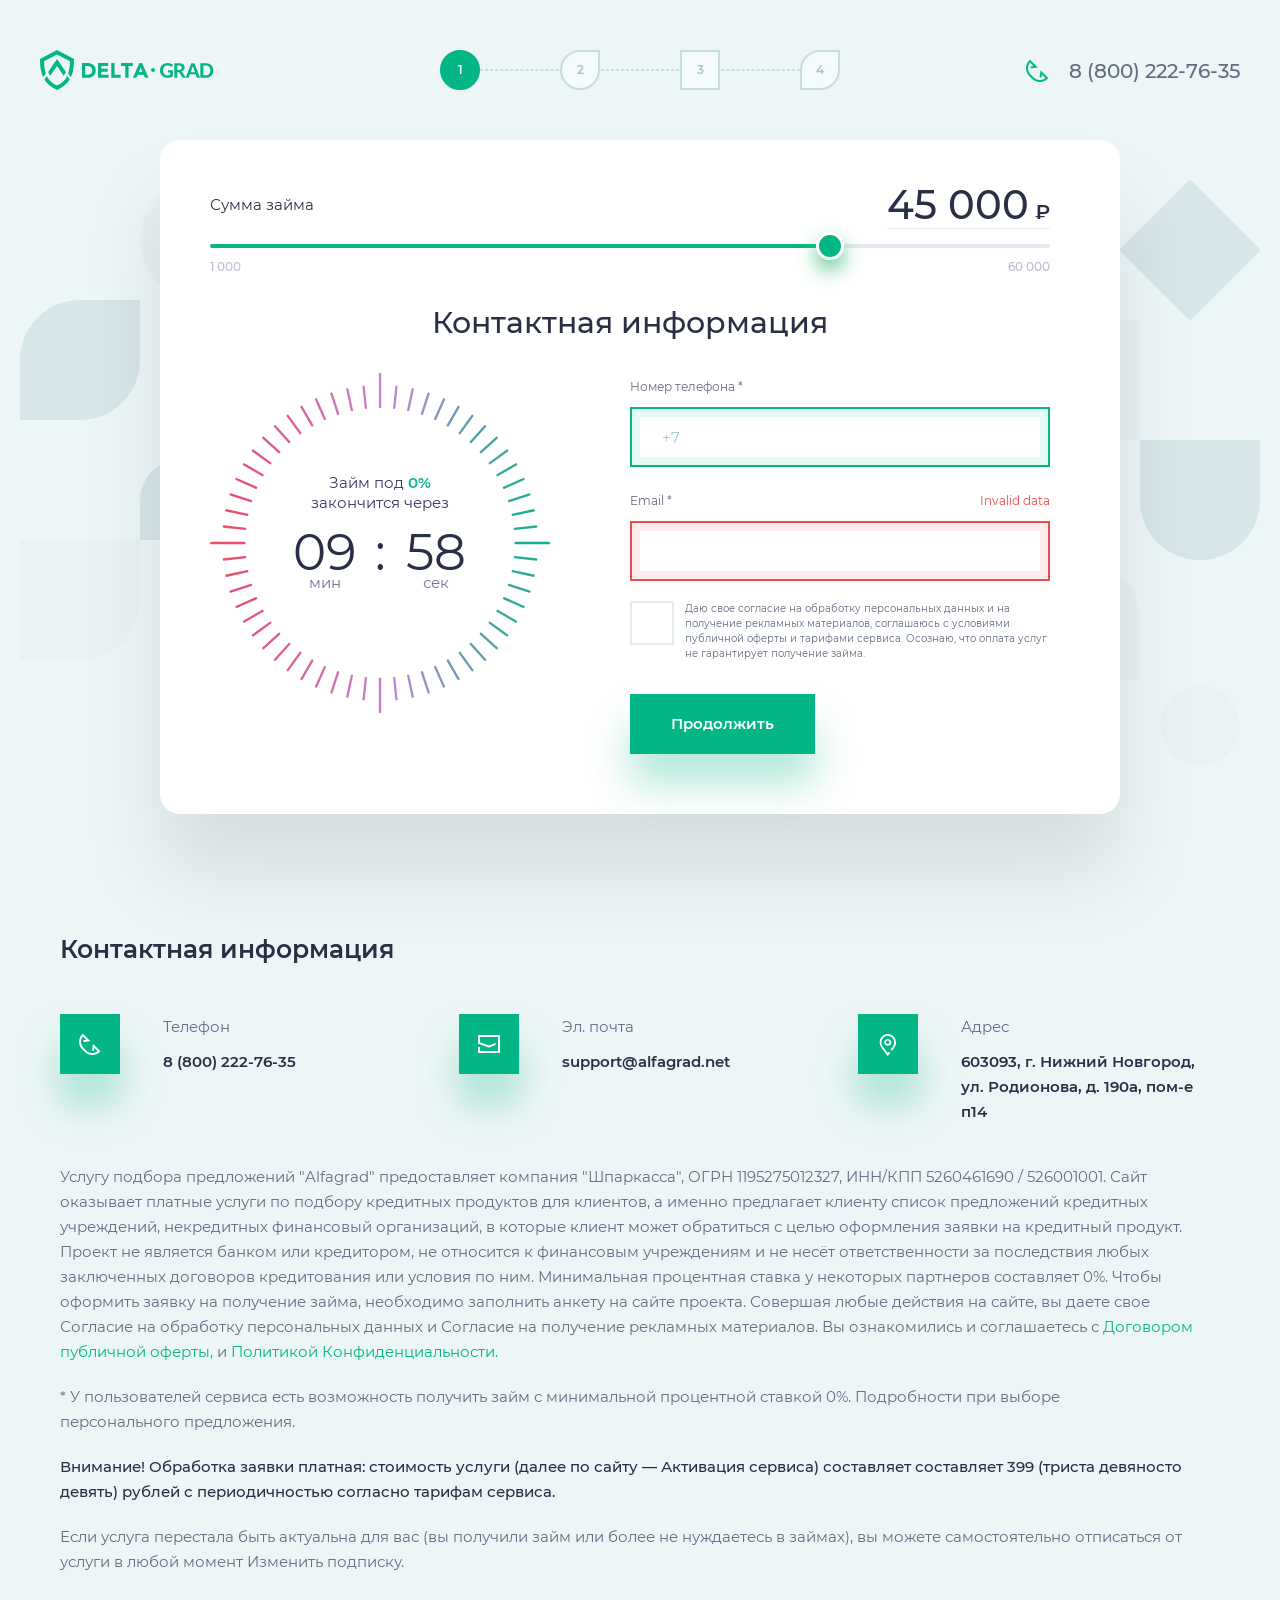
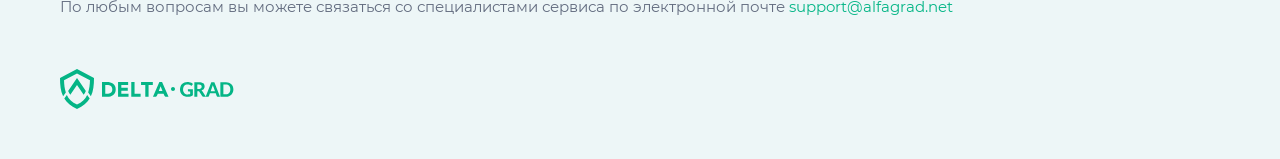
==== process.html @ 9aad9d21 "init" ====
<!DOCTYPE html>
<html lang="ru">

<head>
	<meta charset="utf-8">
	<title>Delta Grad</title>
	<meta name="description" content="Site slogan">
	<meta name="keywords" content="Site keys">
	<meta http-equiv="X-UA-Compatible" content="IE=edge">
	<meta name="viewport" content="width=device-width, initial-scale=1, maximum-scale=1">
	<meta name="theme-color" content="#fff">
	<meta name="msapplication-navbutton-color" content="#fff">
	<meta name="apple-mobile-web-app-status-bar-style" content="#fff">
	<meta name="theme-color" content="#fff">
	<meta property="og:title" content="Site keys" />
	<meta property="og:description" content="Site slogan" />
	<meta property="og:type" content="website" />
	<meta property="og:url" content="***permalink***" />
	<meta property="og:image" content="***img***" />
	<meta property="og:image:type" content="image/jpeg" />
	<!-- android favicon -->
	<link rel="manifest" href="manifest.json" crossorigin="use-credentials">
	<link rel="icon" type="image/png" sizes="16x16" href="img/favicon/favicon-16x16.png">
	<link rel="icon" type="image/png" sizes="32x32" href="img/favicon/favicon-32x32.png">
	<link rel="icon" type="image/png" sizes="96x96" href="img/favicon/favicon-96x96.png">
	<!-- windows favicon -->
	<meta name="msapplication-config" content="browserconfig.xml">
	<!-- apple favicon -->
	<link rel="apple-touch-icon" sizes="57x57" href="img/favicon/apple-icon-57x57.png">
	<link rel="apple-touch-icon" sizes="60x60" href="img/favicon/apple-icon-60x60.png">
	<link rel="apple-touch-icon" sizes="72x72" href="img/favicon/apple-icon-72x72.png">
	<link rel="apple-touch-icon" sizes="76x76" href="img/favicon/apple-icon-76x76.png">
	<link rel="apple-touch-icon" sizes="114x114" href="img/favicon/apple-icon-114x114.png">
	<link rel="apple-touch-icon" sizes="120x120" href="img/favicon/apple-icon-120x120.png">
	<link rel="apple-touch-icon" sizes="144x144" href="img/favicon/apple-icon-144x144.png">
	<link rel="apple-touch-icon" sizes="152x152" href="img/favicon/apple-icon-152x152.png">
	<link rel="apple-touch-icon" sizes="180x180" href="img/favicon/apple-icon-180x180.png">
	<!-- safari format detection -->
	<meta name="format-detection" content="telephone=no" />
	<meta name="format-detection" content="address=no" />
	<meta name="format-detection" content="email=no" />
	<meta name="format-detection" content="date=no" />
	<!-- css -->
	<link rel="stylesheet" href="css/libs.min.css">
	<link rel="stylesheet" href="css/style.min.css">
</head>

<body class="body loaded gray active_1">

	<div class="icon-load">
		<div class="spinner-eff spinner-eff-5">
			<div class="ellipse"></div>
		</div>
	</div>

	<div class="main-wrapper">
		<header class="header header_process">
			<div class="wrapper">
				<div class="header-wrap">
					<a href="#" class="logo"><img src="img/main/logo-green.svg" alt="logo"></a>
					<a href="tel:88002227635" class="phone phone_black">
						<span class="icon-phone"></span>
						<span>8 (800) 222-76-35</span>
					</a>
				</div>
			</div>
		</header>
		<main class="main">
			<section class="section section_serv section_process wow">
				<div class="wrapper">
					<div class="illustration">
						<div class="ill ill_1"></div>
						<div class="ill ill_2"></div>
						<div class="ill ill_3"></div>
						<div class="ill ill_4"></div>
						<div class="ill ill_5"></div>
						<div class="ill ill_6"></div>
						<div class="ill ill_7"></div>
						<div class="ill ill_8"></div>
						<div class="ill ill_9"></div>
					</div>
					<ul class="step__list">
						<li class="step__item step__item_1"></li>
						<li class="step__item step__item_2"></li>
						<li class="step__item step__item_3"></li>
						<li class="step__item step__item_4"></li>
					</ul>
					<div class="inner">
						<div class="step-box">
							<div class="step-block">
								<div class="step-slider">
									<div class="range-monney">
										<div class="range-monney__text"><label for="monney">Сумма займа</label></div>
										<div class="range-monney__value"><input id="monney" type="text" value="" /><small>₽</small></div>
									</div>
									<div class="range">
										<input type="text" class="js-range-slider" name="my_range" value="">
									</div>
								</div>
								<div class="step-title-wrap">
									<a href="#" class="step-back js-process-prev"><span class="icon-back"></span></a>
									<h3 class="step-title step-title_1">Контактная информация</h3>
									<h3 class="step-title step-title_2">Паспортные данные</h3>
									<h3 class="step-title step-title_3">Проверяем ваши данные</h3>
									<h3 class="step-title step-title_4">Не хватает банковских реквизитов</h3>
									<p>Наши алгоритмы обрабатывают введенную Вами информацию. <br>
										Это займет менее 10 секунд. Пожалуйста, не закрывайте страницу.</p>
								</div>
								<form>
									<div class="step-cont step-cont_1">
										<div class="step-timer js-timer">
											<div class="step-timer-svg">
												<svg xmlns="http://www.w3.org/2000/svg" viewBox="0 0 340 340">
													<g fill="none" fill-rule="evenodd">
														<rect width="2.351" height="35.294" x="168.853" fill="#CA82D0" rx=".792" />
														<path fill="#BE87D1"
															d="M184.943208,12.5670918 L185.710381,12.5670918 C186.147766,12.5671544 186.502346,12.9217067 186.502444,13.3590918 L186.504177,35.3044941 C186.504274,35.7419036 186.149711,36.0965221 185.712302,36.0965567 C185.712281,36.0965567 185.71226,36.0965567 185.712239,36.0964941 L184.945066,36.0964941 C184.507681,36.0964316 184.153101,35.7418792 184.153004,35.3044941 L184.15127,13.3590918 C184.151173,12.9216823 184.505736,12.5670638 184.943145,12.5670293 C184.943166,12.5670293 184.943187,12.5670293 184.943208,12.5670918 Z"
															transform="rotate(6 185.328 24.332)" />
														<path fill="#AC8CCA"
															d="M200.073389,14.9657667 L200.840619,14.9658853 C201.277933,14.9661978 201.632429,15.3206939 201.632742,15.7580078 L201.636132,37.7026468 C201.636445,38.1400563 201.281909,38.4947016 200.8445,38.4947692 C200.844418,38.4947692 200.844336,38.4947692 200.844255,38.4945244 L200.077024,38.4944058 C199.63971,38.4940933 199.285214,38.1395972 199.284902,37.7022833 L199.281511,15.7576442 C199.281199,15.3202348 199.635734,14.9655895 200.073144,14.9655219 C200.073225,14.9655219 200.073307,14.9655219 200.073389,14.9657667 Z"
															transform="rotate(12 200.459 26.73)" />
														<path fill="#9991C2"
															d="M214.870235,18.9342545 L215.63756,18.9344259 C216.074831,18.9348775 216.429285,19.2893316 216.429737,19.7266029 L216.434636,41.6703077 C216.435088,42.1077171 216.080577,42.4623868 215.643167,42.4624845 C215.643049,42.4624845 215.642931,42.4624845 215.642813,42.4621307 L214.875489,42.4619593 C214.438218,42.4615077 214.083764,42.1070536 214.083312,41.6697824 L214.078412,19.7260775 C214.077961,19.2886681 214.432472,18.9339984 214.869882,18.9339008 C214.87,18.9339007 214.870118,18.9339007 214.870235,18.9342545 Z"
															transform="rotate(18 215.257 30.698)" />
														<path fill="#8995BC"
															d="M229.171659,24.4291238 L229.939109,24.4293406 C230.376343,24.4299115 230.730761,24.7843296 230.731332,25.2215643 L230.737527,47.1640188 C230.738098,47.6014282 230.383607,47.9561188 229.946198,47.9562423 C229.946049,47.9562423 229.9459,47.9562423 229.945751,47.9557951 L229.178301,47.9555783 C228.741067,47.9550074 228.386649,47.6005893 228.386078,47.1633546 L228.379883,25.2209 C228.379312,24.7834907 228.733803,24.4288001 229.171212,24.4286766 C229.171361,24.4286766 229.17151,24.4286766 229.171659,24.4291238 Z"
															transform="rotate(24 229.559 36.192)" />
														<path fill="#739AB3"
															d="M242.820995,31.3901519 L243.588596,31.3904046 C244.025802,31.3910699 244.380191,31.7454595 244.380857,32.1826652 L244.388076,54.1236082 C244.388741,54.5610175 244.034267,54.9157246 243.596857,54.9158685 C243.596684,54.9158686 243.59651,54.9158686 243.596336,54.9153474 L242.828736,54.9150948 C242.39153,54.9144294 242.03714,54.5600399 242.036475,54.1228341 L242.029256,32.1818912 C242.028591,31.7444819 242.383065,31.3897747 242.820474,31.3896308 C242.820648,31.3896308 242.820822,31.3896308 242.820995,31.3901519 Z"
															transform="rotate(30 243.209 43.153)" />
														<path fill="#5EA0AA"
															d="M255.668719,39.7410482 L256.43649,39.7413257 C256.873676,39.7420564 257.228046,40.0964262 257.228777,40.533612 L257.236705,62.472848 C257.237435,62.9102572 256.882973,63.2649758 256.445563,63.2651339 C256.445372,63.265134 256.445181,63.265134 256.444991,63.2645616 L255.67722,63.2642841 C255.240034,63.2635534 254.885664,62.9091837 254.884933,62.4719979 L254.877005,40.5327619 C254.876275,40.0953526 255.230737,39.740634 255.668147,39.740476 C255.668338,39.7404759 255.668529,39.7404759 255.668719,39.7410482 Z"
															transform="rotate(36 256.057 51.503)" />
														<path fill="#4FA2A4"
															d="M267.574084,49.390291 L268.342038,49.3905813 C268.779213,49.3913454 269.133573,49.745705 269.134337,50.1828805 L269.142627,72.1202889 C269.143391,72.5576981 268.788934,72.9124226 268.351525,72.9125879 C268.351325,72.912588 268.351126,72.912588 268.350927,72.9119895 L267.582972,72.9116993 C267.145797,72.9109352 266.791437,72.5565755 266.790673,72.1194 L266.782383,50.1819917 C266.781619,49.7445824 267.136076,49.3898579 267.573485,49.3896926 C267.573685,49.3896926 267.573884,49.3896926 267.574084,49.390291 Z"
															transform="rotate(42 267.963 61.151)" />
														<path fill="#4CA6A4"
															d="M278.40666,60.2321315 L279.174801,60.2324218 C279.611977,60.2331858 279.966337,60.5875455 279.967101,61.024721 L279.975391,82.9602608 C279.976155,83.3976701 279.621698,83.7523946 279.184289,83.7525599 C279.184089,83.7525599 279.18389,83.7525599 279.18369,83.7519615 L278.415549,83.7516712 C277.978374,83.7509071 277.624014,83.3965475 277.62325,82.9593719 L277.61496,61.0238321 C277.614196,60.5864229 277.968653,60.2316984 278.406062,60.2315331 C278.406262,60.231533 278.406461,60.231533 278.40666,60.2321315 Z"
															transform="rotate(48 278.795 71.992)" />
														<path fill="#46A4A1"
															d="M288.047769,72.1477535 L288.816092,72.1480311 C289.253278,72.1487618 289.607648,72.5031316 289.608379,72.9403173 L289.616306,94.8740294 C289.617037,95.3114387 289.262574,95.6661573 288.825165,95.6663154 C288.824974,95.6663155 288.824783,95.6663155 288.824593,95.6657432 L288.056269,95.6654655 C287.619083,95.6647349 287.264714,95.3103651 287.263983,94.8731794 L287.256055,72.9394673 C287.255325,72.502058 287.609787,72.1473394 288.047196,72.1471813 C288.047387,72.1471812 288.047578,72.1471812 288.047769,72.1477535 Z"
															transform="rotate(54 288.436 83.907)" />
														<path fill="#38A89B"
															d="M296.391775,85.0065769 L297.160269,85.0068298 C297.597475,85.0074951 297.951865,85.3618846 297.95253,85.7990903 L297.959749,107.731095 C297.960414,108.168505 297.60594,108.523212 297.168531,108.523356 C297.168357,108.523356 297.168183,108.523356 297.16801,108.522835 L296.399515,108.522582 C295.96231,108.521917 295.60792,108.167527 295.607255,107.730321 L295.600036,85.7983163 C295.599371,85.360907 295.953844,85.0061998 296.391254,85.0060558 C296.391428,85.0060558 296.391601,85.0060558 296.391775,85.0065769 Z"
															transform="rotate(60 296.78 96.765)" />
														<path fill="#31AA98"
															d="M303.347251,98.6676894 L304.115896,98.6679064 C304.553131,98.6684773 304.907549,99.0228953 304.90812,99.46013 L304.914315,121.390623 C304.914886,121.828033 304.560395,122.182723 304.122986,122.182847 C304.122837,122.182847 304.122688,122.182847 304.122539,122.1824 L303.353893,122.182183 C302.916658,122.181612 302.56224,121.827194 302.561669,121.389959 L302.555475,99.4594658 C302.554904,99.0220564 302.909394,98.6673658 303.346804,98.6672422 C303.346953,98.6672422 303.347102,98.6672422 303.347251,98.6676894 Z"
															transform="rotate(66 303.735 110.425)" />
														<path fill="#2BAC96"
															d="M308.837975,112.981392 L309.606746,112.981563 C310.044017,112.982015 310.398471,113.336469 310.398923,113.77374 L310.403823,135.702983 C310.404274,136.140393 310.049763,136.495062 309.612353,136.49516 C309.612235,136.49516 309.612117,136.49516 309.612,136.494806 L308.843229,136.494635 C308.405958,136.494183 308.051504,136.139729 308.051052,135.702458 L308.046152,113.773215 C308.045701,113.335805 308.400212,112.981136 308.837622,112.981038 C308.83774,112.981038 308.837858,112.981038 308.837975,112.981392 Z"
															transform="rotate(72 309.225 124.738)" />
														<path fill="#23AE93"
															d="M312.80377,127.790839 L313.572634,127.790957 C314.009948,127.79127 314.364444,128.145766 314.364757,128.58308 L314.368147,150.511389 C314.36846,150.948798 314.013924,151.303443 313.576514,151.303511 C313.576433,151.303511 313.576351,151.303511 313.57627,151.303266 L312.807406,151.303147 C312.370092,151.302835 312.015596,150.948339 312.015283,150.511025 L312.011893,128.582716 C312.01158,128.145307 312.366116,127.790661 312.803526,127.790594 C312.803607,127.790594 312.803689,127.790594 312.80377,127.790839 Z"
															transform="rotate(78 313.19 139.547)" />
														<path fill="#24AD93"
															d="M315.201161,142.933696 L315.970082,142.933696 C316.407467,142.933758 316.762048,143.288311 316.762145,143.725696 L316.763878,165.653613 C316.763975,166.091023 316.409413,166.445641 315.972003,166.445676 C315.971982,166.445676 315.971961,166.445676 315.97194,166.445613 L315.203019,166.445613 C314.765634,166.445551 314.411053,166.090998 314.410956,165.653613 L314.409223,143.725696 C314.409126,143.288286 314.763688,142.933668 315.201098,142.933633 C315.201119,142.933633 315.20114,142.933633 315.201161,142.933696 Z"
															transform="rotate(84 315.587 154.69)" />
														<path fill="#14B18C"
															d="M321.881736,152.366348 L322.650677,152.366348 C323.088086,152.366348 323.442677,152.720938 323.442677,153.158348 L323.442677,186.841652 C323.442677,187.279062 323.088086,187.633652 322.650677,187.633652 L321.881736,187.633652 C321.444326,187.633652 321.089736,187.279062 321.089736,186.841652 L321.089736,153.158348 C321.089736,152.720938 321.444326,152.366348 321.881736,152.366348 Z"
															transform="rotate(90 322.266 170)" />
														<path fill="#23AE93"
															d="M315.203019,173.554387 L315.97194,173.554387 C316.40935,173.554324 316.76394,173.908915 316.76394,174.346324 C316.76394,174.346345 316.76394,174.346366 316.763878,174.346387 L316.762145,196.274304 C316.762048,196.711689 316.407467,197.066242 315.970082,197.066304 L315.201161,197.066304 C314.763751,197.066367 314.409161,196.711776 314.409161,196.274367 C314.409161,196.274346 314.409161,196.274325 314.409223,196.274304 L314.410956,174.346387 C314.411053,173.909002 314.765634,173.554449 315.203019,173.554387 Z"
															transform="rotate(96 315.587 185.31)" />
														<path fill="#28AC95"
															d="M312.807406,188.696853 L313.57627,188.696734 C314.013679,188.696421 314.368324,189.050957 314.368392,189.488367 C314.368392,189.488448 314.368392,189.48853 314.368147,189.488611 L314.364757,211.41692 C314.364444,211.854234 314.009948,212.20873 313.572634,212.209043 L312.80377,212.209161 C312.366361,212.209474 312.011716,211.854938 312.011648,211.417529 C312.011648,211.417447 312.011648,211.417365 312.011893,211.417284 L312.015283,189.488975 C312.015596,189.051661 312.370092,188.697165 312.807406,188.696853 Z"
															transform="rotate(102 313.19 200.453)" />
														<path fill="#2DAB97"
															d="M308.843229,203.505365 L309.612,203.505194 C310.049409,203.504742 310.404079,203.859253 310.404176,204.296663 C310.404176,204.296781 310.404176,204.296899 310.403823,204.297017 L310.398923,226.22626 C310.398471,226.663531 310.044017,227.017985 309.606746,227.018437 L308.837975,227.018608 C308.400566,227.01906 308.045896,226.664548 308.045799,226.227139 C308.045799,226.227021 308.045799,226.226903 308.046152,226.226785 L308.051052,204.297542 C308.051504,203.860271 308.405958,203.505817 308.843229,203.505365 Z"
															transform="rotate(108 309.225 215.262)" />
														<path fill="#2AAC95"
															d="M303.353893,217.817817 L304.122539,217.8176 C304.559948,217.817029 304.914638,218.17152 304.914762,218.608929 C304.914762,218.609078 304.914762,218.609228 304.914315,218.609377 L304.90812,240.53987 C304.907549,240.977105 304.553131,241.331523 304.115896,241.332094 L303.347251,241.332311 C302.909842,241.332881 302.555151,240.978391 302.555027,240.540981 C302.555027,240.540832 302.555027,240.540683 302.555475,240.540534 L302.561669,218.610041 C302.56224,218.172806 302.916658,217.818388 303.353893,217.817817 Z"
															transform="rotate(114 303.735 229.575)" />
														<path fill="#3A9"
															d="M296.399515,231.477418 L297.16801,231.477165 C297.605419,231.4765 297.960126,231.830974 297.96027,232.268383 C297.96027,232.268557 297.96027,232.268731 297.959749,232.268905 L297.95253,254.20091 C297.951865,254.638115 297.597475,254.992505 297.160269,254.99317 L296.391775,254.993423 C295.954366,254.994088 295.599658,254.639614 295.599515,254.202205 C295.599515,254.202031 295.599515,254.201857 295.600036,254.201684 L295.607255,232.269679 C295.60792,231.832473 295.96231,231.478083 296.399515,231.477418 Z"
															transform="rotate(120 296.78 243.235)" />
														<path fill="#3EA79D"
															d="M288.056269,244.334534 L288.824593,244.334257 C289.262002,244.333527 289.616721,244.687989 289.616879,245.125398 C289.616879,245.125589 289.616879,245.12578 289.616306,245.125971 L289.608379,267.059683 C289.607648,267.496868 289.253278,267.851238 288.816092,267.851969 L288.047769,267.852246 C287.610359,267.852977 287.255641,267.498514 287.255483,267.061105 C287.255483,267.060914 287.255483,267.060723 287.256055,267.060533 L287.263983,245.126821 C287.264714,244.689635 287.619083,244.335265 288.056269,244.334534 Z"
															transform="rotate(126 288.436 256.093)" />
														<path fill="#54A2A6"
															d="M278.415549,256.248329 L279.18369,256.248039 C279.6211,256.247275 279.975824,256.601731 279.975989,257.039141 C279.975989,257.03934 279.975989,257.03954 279.975391,257.039739 L279.967101,278.975279 C279.966337,279.412454 279.611977,279.766814 279.174801,279.767578 L278.40666,279.767869 C277.969251,279.768632 277.614527,279.414176 277.614361,278.976766 C277.614361,278.976567 277.614361,278.976367 277.61496,278.976168 L277.62325,257.040628 C277.624014,256.603453 277.978374,256.249093 278.415549,256.248329 Z"
															transform="rotate(132 278.795 268.008)" />
														<path fill="#5AA1A9"
															d="M267.582972,267.088301 L268.350927,267.088011 C268.788336,267.087247 269.14306,267.441703 269.143226,267.879113 C269.143226,267.879312 269.143226,267.879512 269.142627,267.879711 L269.134337,289.817119 C269.133573,290.254295 268.779213,290.608655 268.342038,290.609419 L267.574084,290.609709 C267.136674,290.610473 266.78195,290.256016 266.781785,289.818607 C266.781785,289.818407 266.781785,289.818208 266.782383,289.818008 L266.790673,267.8806 C266.791437,267.443425 267.145797,267.089065 267.582972,267.088301 Z"
															transform="rotate(138 267.963 278.849)" />
														<path fill="#679DAE"
															d="M255.67722,276.735716 L256.444991,276.735438 C256.8824,276.734708 257.237119,277.08917 257.237277,277.52658 C257.237277,277.526771 257.237277,277.526961 257.236705,277.527152 L257.228777,299.466388 C257.228046,299.903574 256.873676,300.257944 256.43649,300.258674 L255.668719,300.258952 C255.23131,300.259682 254.876591,299.90522 254.876433,299.46781 C254.876433,299.46762 254.876433,299.467429 254.877005,299.467238 L254.884933,277.528002 C254.885664,277.090816 255.240034,276.736447 255.67722,276.735716 Z"
															transform="rotate(144 256.057 288.497)" />
														<path fill="#7898B5"
															d="M242.828736,285.084905 L243.596336,285.084653 C244.033746,285.083987 244.388453,285.438461 244.388597,285.875871 C244.388597,285.876044 244.388597,285.876218 244.388076,285.876392 L244.380857,307.817335 C244.380191,308.254541 244.025802,308.60893 243.588596,308.609595 L242.820995,308.609848 C242.383586,308.610513 242.028879,308.256039 242.028735,307.81863 C242.028735,307.818456 242.028735,307.818282 242.029256,307.818109 L242.036475,285.877166 C242.03714,285.43996 242.39153,285.085571 242.828736,285.084905 Z"
															transform="rotate(150 243.209 296.847)" />
														<path fill="#8795BB"
															d="M229.178301,292.044422 L229.945751,292.044205 C230.38316,292.043634 230.737851,292.398124 230.737974,292.835534 C230.737974,292.835683 230.737974,292.835832 230.737527,292.835981 L230.731332,314.778436 C230.730761,315.21567 230.376343,315.570088 229.939109,315.570659 L229.171659,315.570876 C228.73425,315.571447 228.379559,315.216957 228.379436,314.779547 C228.379436,314.779398 228.379436,314.779249 228.379883,314.7791 L228.386078,292.836645 C228.386649,292.399411 228.741067,292.044993 229.178301,292.044422 Z"
															transform="rotate(156 229.559 303.808)" />
														<path fill="#9B90C3"
															d="M214.875489,297.538041 L215.642813,297.537869 C216.080223,297.537418 216.434892,297.891929 216.43499,298.329339 C216.43499,298.329457 216.43499,298.329574 216.434636,298.329692 L216.429737,320.273397 C216.429285,320.710668 216.074831,321.065122 215.63756,321.065574 L214.870235,321.065746 C214.432826,321.066197 214.078156,320.711686 214.078059,320.274276 C214.078059,320.274158 214.078059,320.27404 214.078412,320.273922 L214.083312,298.330218 C214.083764,297.892946 214.438218,297.538492 214.875489,297.538041 Z"
															transform="rotate(162 215.257 309.302)" />
														<path fill="#AC8BCA"
															d="M200.077024,301.505594 L200.844255,301.505476 C201.281664,301.505163 201.63631,301.859699 201.636377,302.297108 C201.636377,302.29719 201.636377,302.297272 201.636132,302.297353 L201.632742,324.241992 C201.632429,324.679306 201.277933,325.033802 200.840619,325.034115 L200.073389,325.034233 C199.635979,325.034546 199.281334,324.68001 199.281266,324.242601 C199.281266,324.242519 199.281266,324.242437 199.281511,324.242356 L199.284902,302.297717 C199.285214,301.860403 199.63971,301.505907 200.077024,301.505594 Z"
															transform="rotate(168 200.459 313.27)" />
														<path fill="#BF87D1"
															d="M184.945066,303.903506 L185.712239,303.903506 C186.149649,303.903443 186.504239,304.258034 186.504239,304.695443 C186.504239,304.695464 186.504239,304.695485 186.504177,304.695506 L186.502444,326.640908 C186.502346,327.078293 186.147766,327.432846 185.710381,327.432908 L184.943208,327.432908 C184.505798,327.432971 184.151208,327.07838 184.151208,326.640971 C184.151208,326.64095 184.151208,326.640929 184.15127,326.640908 L184.153004,304.695506 C184.153101,304.258121 184.507681,303.903568 184.945066,303.903506 Z"
															transform="rotate(174 185.328 315.668)" />
														<rect width="2.351" height="35.294" x="168.853" y="304.706" fill="#CC7CC5" rx=".792"
															transform="rotate(180 170.029 322.353)" />
														<path fill="#CC7DC5"
															d="M154.34578,303.903506 L155.112953,303.903506 C155.550338,303.903568 155.904918,304.258121 155.905016,304.695506 L155.906749,326.640908 C155.906846,327.078318 155.552283,327.432936 155.114874,327.432971 C155.114853,327.432971 155.114832,327.432971 155.114811,327.432908 L154.347638,327.432908 C153.910253,327.432846 153.555673,327.078293 153.555576,326.640908 L153.553842,304.695506 C153.553745,304.258096 153.908308,303.903478 154.345717,303.903443 C154.345738,303.903443 154.345759,303.903443 154.34578,303.903506 Z"
															transform="rotate(-174 154.73 315.668)" />
														<path fill="#D077BB"
															d="M139.213764,301.505476 L139.980995,301.505594 C140.418309,301.505907 140.772805,301.860403 140.773118,302.297717 L140.776508,324.242356 C140.776821,324.679765 140.422285,325.034411 139.984875,325.034478 C139.984794,325.034478 139.984712,325.034478 139.984631,325.034233 L139.2174,325.034115 C138.780086,325.033802 138.42559,324.679306 138.425277,324.241992 L138.421887,302.297353 C138.421574,301.859944 138.77611,301.505298 139.21352,301.505231 C139.213601,301.505231 139.213683,301.505231 139.213764,301.505476 Z"
															transform="rotate(-168 139.6 313.27)" />
														<path fill="#D372B1"
															d="M124.415206,297.537869 L125.18253,297.538041 C125.619801,297.538492 125.974255,297.892946 125.974707,298.330218 L125.979607,320.273922 C125.980058,320.711332 125.625547,321.066002 125.188137,321.066099 C125.188019,321.066099 125.187901,321.066099 125.187784,321.065746 L124.420459,321.065574 C123.983188,321.065122 123.628734,320.710668 123.628282,320.273397 L123.623383,298.329692 C123.622931,297.892283 123.977443,297.537613 124.414852,297.537516 C124.41497,297.537516 124.415088,297.537516 124.415206,297.537869 Z"
															transform="rotate(-162 124.801 309.302)" />
														<path fill="#D66CA7"
															d="M110.112268,292.044205 L110.879718,292.044422 C111.316952,292.044993 111.67137,292.399411 111.671941,292.836645 L111.678136,314.7791 C111.678707,315.216509 111.324217,315.5712 110.886807,315.571323 C110.886658,315.571323 110.886509,315.571323 110.88636,315.570876 L110.11891,315.570659 C109.681676,315.570088 109.327258,315.21567 109.326687,314.778436 L109.320492,292.835981 C109.319921,292.398572 109.674412,292.043881 110.111821,292.043758 C110.11197,292.043758 110.112119,292.043758 110.112268,292.044205 Z"
															transform="rotate(-156 110.5 303.808)" />
														<path fill="#D8699F"
															d="M96.4616828,285.084653 L97.2292834,285.084905 C97.6664892,285.085571 98.0208786,285.43996 98.0215439,285.877166 L98.0287631,307.818109 C98.0294282,308.255518 97.6749544,308.610225 97.2375449,308.610369 C97.2373711,308.610369 97.2371974,308.610369 97.2370238,308.609848 L96.4694232,308.609595 C96.0322174,308.60893 95.6778279,308.254541 95.6771626,307.817335 L95.6699434,285.876392 C95.6692784,285.438983 96.0237522,285.084275 96.4611617,285.084131 C96.4613355,285.084131 96.4615092,285.084131 96.4616828,285.084653 Z"
															transform="rotate(-150 96.85 296.847)" />
														<path fill="#DB6395"
															d="M83.6130283,276.735438 L84.3807996,276.735716 C84.8179853,276.736447 85.1723551,277.090816 85.1730857,277.528002 L85.1810137,299.467238 C85.181744,299.904647 84.8272817,300.259366 84.3898722,300.259524 C84.3896814,300.259524 84.3894906,300.259524 84.3892999,300.258952 L83.6215286,300.258674 C83.1843429,300.257944 82.8299731,299.903574 82.8292425,299.466388 L82.8213145,277.527152 C82.8205842,277.089743 83.1750465,276.735024 83.612456,276.734866 C83.6126468,276.734866 83.6128377,276.734866 83.6130283,276.735438 Z"
															transform="rotate(-144 84.001 288.497)" />
														<path fill="#DE608E"
															d="M71.7070925,267.088011 L72.4750466,267.088301 C72.9122221,267.089065 73.2665818,267.443425 73.2673459,267.8806 L73.2756361,289.818008 C73.2763998,290.255418 72.9219434,290.610142 72.4845339,290.610307 C72.4843343,290.610307 72.4841348,290.610307 72.4839355,290.609709 L71.7159814,290.609419 C71.2788059,290.608655 70.9244462,290.254295 70.9236821,289.817119 L70.9153919,267.879711 C70.9146282,267.442302 71.2690847,267.087577 71.7064941,267.087412 C71.7066937,267.087412 71.7068932,267.087412 71.7070925,267.088011 Z"
															transform="rotate(-138 72.096 278.849)" />
														<path fill="#E15C87"
															d="M60.8743289,256.248039 L61.6424698,256.248329 C62.0796453,256.249093 62.434005,256.603453 62.4347691,257.040628 L62.4430593,278.976168 C62.443823,279.413577 62.0893666,279.768302 61.6519571,279.768467 C61.6517575,279.768467 61.651558,279.768467 61.6513587,279.767869 L60.8832177,279.767578 C60.4460422,279.766814 60.0916825,279.412454 60.0909185,278.975279 L60.0826283,257.039739 C60.0818646,256.60233 60.436321,256.247605 60.8737305,256.24744 C60.87393,256.24744 60.8741296,256.24744 60.8743289,256.248039 Z"
															transform="rotate(-132 61.263 268.008)" />
														<path fill="#E4577D"
															d="M51.2334264,244.334257 L52.0017501,244.334534 C52.4389358,244.335265 52.7933056,244.689635 52.7940363,245.126821 L52.8019641,267.060533 C52.8026945,267.497942 52.4482322,267.852661 52.0108227,267.852819 C52.0106319,267.852819 52.0104411,267.852819 52.0102504,267.852246 L51.2419268,267.851969 C50.804741,267.851238 50.4503712,267.496868 50.4496405,267.059683 L50.4417127,245.125971 C50.4409824,244.688561 50.7954446,244.333843 51.2328541,244.333685 C51.233045,244.333685 51.2332358,244.333685 51.2334264,244.334257 Z"
															transform="rotate(-126 51.622 256.093)" />
														<path fill="#E4577D"
															d="M42.8900094,231.477165 L43.6585038,231.477418 C44.0957096,231.478083 44.4500991,231.832473 44.4507645,232.269679 L44.4579834,254.201684 C44.4586485,254.639093 44.1041748,254.9938 43.6667653,254.993944 C43.6665915,254.993944 43.6664178,254.993944 43.6662442,254.993423 L42.8977498,254.99317 C42.460544,254.992505 42.1061545,254.638115 42.1054892,254.20091 L42.0982702,232.268905 C42.0976051,231.831495 42.4520788,231.476788 42.8894883,231.476644 C42.8896621,231.476644 42.8898359,231.476644 42.8900094,231.477165 Z"
															transform="rotate(-120 43.278 243.235)" />
														<path fill="#E65173"
															d="M35.9354806,217.8176 L36.7041261,217.817817 C37.1413608,217.818388 37.4957788,218.172806 37.4963498,218.610041 L37.5025444,240.540534 C37.5031152,240.977944 37.1486249,241.332634 36.7112154,241.332758 C36.7110663,241.332758 36.7109172,241.332758 36.7107682,241.332311 L35.9421227,241.332094 C35.504888,241.331523 35.1504699,240.977105 35.149899,240.53987 L35.1437043,218.609377 C35.1431336,218.171967 35.4976239,217.817277 35.9350334,217.817153 C35.9351825,217.817153 35.9353316,217.817153 35.9354806,217.8176 Z"
															transform="rotate(-114 36.323 229.575)" />
														<path fill="#E65274"
															d="M30.4460196,203.505194 L31.2147901,203.505365 C31.6520614,203.505817 32.0065155,203.860271 32.0069671,204.297542 L32.0118667,226.226785 C32.0123181,226.664195 31.6578069,227.018864 31.2203974,227.018962 C31.2202794,227.018962 31.2201615,227.018962 31.2200437,227.018608 L30.4512731,227.018437 C30.0140019,227.017985 29.6595478,226.663531 29.6590962,226.22626 L29.6541966,204.297017 C29.6537451,203.859607 30.0082564,203.504938 30.4456659,203.50484 C30.4457838,203.50484 30.4459018,203.50484 30.4460196,203.505194 Z"
															transform="rotate(-108 30.833 215.262)" />
														<path fill="#E94F6D"
															d="M26.4817495,188.696734 L27.2506134,188.696853 C27.6879273,188.697165 28.0424234,189.051661 28.0427359,189.488975 L28.0461263,211.417284 C28.0464387,211.854693 27.6919031,212.209339 27.2544936,212.209406 C27.2544119,212.209406 27.2543303,212.209406 27.2542488,212.209161 L26.4853848,212.209043 C26.048071,212.20873 25.6935749,211.854234 25.6932624,211.41692 L25.689872,189.488611 C25.6895596,189.051202 26.0440952,188.696557 26.4815047,188.696489 C26.4815863,188.696489 26.4816679,188.696489 26.4817495,188.696734 Z"
															transform="rotate(-102 26.868 200.453)" />
														<path fill="#E8506F"
															d="M24.0860787,173.554387 L24.8550003,173.554387 C25.2923854,173.554449 25.6469658,173.909002 25.6470629,174.346387 L25.648796,196.274304 C25.6488932,196.711714 25.2943307,197.066332 24.8569212,197.066367 C24.8569003,197.066367 24.8568795,197.066367 24.8568586,197.066304 L24.087937,197.066304 C23.6505519,197.066242 23.2959715,196.711689 23.2958744,196.274304 L23.2941413,174.346387 C23.2940441,173.908977 23.6486066,173.554359 24.0860161,173.554324 C24.0860369,173.554324 24.0860578,173.554324 24.0860787,173.554387 Z"
															transform="rotate(-96 24.471 185.31)" />
														<path fill="#E84F6D"
															d="M17.4073424,152.366348 L18.1762836,152.366348 C18.6136931,152.366348 18.9682836,152.720938 18.9682836,153.158348 L18.9682836,186.841652 C18.9682836,187.279062 18.6136931,187.633652 18.1762836,187.633652 L17.4073424,187.633652 C16.9699329,187.633652 16.6153424,187.279062 16.6153424,186.841652 L16.6153424,153.158348 C16.6153424,152.720938 16.9699329,152.366348 17.4073424,152.366348 Z"
															transform="rotate(-90 17.792 170)" />
														<path fill="#E8506F"
															d="M24.087937,142.933696 L24.8568586,142.933696 C25.2942681,142.933633 25.6488586,143.288224 25.6488586,143.725633 C25.6488586,143.725654 25.6488586,143.725675 25.648796,143.725696 L25.6470629,165.653613 C25.6469658,166.090998 25.2923854,166.445551 24.8550003,166.445613 L24.0860787,166.445613 C23.6486692,166.445676 23.2940787,166.091085 23.2940787,165.653676 C23.2940787,165.653655 23.2940787,165.653634 23.2941413,165.653613 L23.2958744,143.725696 C23.2959715,143.288311 23.6505519,142.933758 24.087937,142.933696 Z"
															transform="rotate(-84 24.471 154.69)" />
														<path fill="#E94E6C"
															d="M26.4853848,127.790957 L27.2542488,127.790839 C27.6916583,127.790526 28.0463035,128.145062 28.0463711,128.582471 C28.0463711,128.582553 28.0463711,128.582635 28.0461263,128.582716 L28.0427359,150.511025 C28.0424234,150.948339 27.6879273,151.302835 27.2506134,151.303147 L26.4817495,151.303266 C26.04434,151.303579 25.6896948,150.949043 25.6896272,150.511633 C25.6896272,150.511552 25.6896272,150.51147 25.689872,150.511389 L25.6932624,128.58308 C25.6935749,128.145766 26.048071,127.79127 26.4853848,127.790957 Z"
															transform="rotate(-78 26.868 139.547)" />
														<path fill="#E65071"
															d="M30.4512731,112.981563 L31.2200437,112.981392 C31.6574531,112.98094 32.0121227,113.335452 32.0122204,113.772861 C32.0122204,113.772979 32.0122204,113.773097 32.0118667,113.773215 L32.0069671,135.702458 C32.0065155,136.139729 31.6520614,136.494183 31.2147901,136.494635 L30.4460196,136.494806 C30.0086102,136.495258 29.6539405,136.140747 29.6538429,135.703337 C29.6538428,135.703219 29.6538428,135.703101 29.6541966,135.702983 L29.6590962,113.77374 C29.6595478,113.336469 30.0140019,112.982015 30.4512731,112.981563 Z"
															transform="rotate(-72 30.833 124.738)" />
														<path fill="#E65375"
															d="M35.9421227,98.6679064 L36.7107682,98.6676894 C37.1481776,98.6671187 37.5028681,99.0216091 37.5029916,99.4590186 C37.5029917,99.4591677 37.5029917,99.4593168 37.5025444,99.4594658 L37.4963498,121.389959 C37.4957788,121.827194 37.1413608,122.181612 36.7041261,122.182183 L35.9354806,122.1824 C35.4980712,122.182971 35.1433806,121.82848 35.1432572,121.391071 C35.1432571,121.390922 35.1432571,121.390772 35.1437043,121.390623 L35.149899,99.46013 C35.1504699,99.0228953 35.504888,98.6684773 35.9421227,98.6679064 Z"
															transform="rotate(-66 36.323 110.425)" />
														<path fill="#E4557A"
															d="M42.8977498,85.0068298 L43.6662442,85.0065769 C44.1036535,85.0059119 44.4583606,85.3603857 44.4585046,85.7977952 C44.4585046,85.7979689 44.4585046,85.7981427 44.4579834,85.7983163 L44.4507645,107.730321 C44.4500991,108.167527 44.0957096,108.521917 43.6585038,108.522582 L42.8900094,108.522835 C42.4526001,108.5235 42.097893,108.169026 42.0977491,107.731617 C42.097749,107.731443 42.097749,107.731269 42.0982702,107.731095 L42.1054892,85.7990903 C42.1061545,85.3618846 42.460544,85.0074951 42.8977498,85.0068298 Z"
															transform="rotate(-60 43.278 96.765)" />
														<path fill="#E3577E"
															d="M51.2419268,72.1480311 L52.0102504,72.1477535 C52.4476597,72.1470232 52.8023783,72.5014855 52.8025364,72.938895 C52.8025365,72.9390858 52.8025365,72.9392766 52.8019641,72.9394673 L52.7940363,94.8731794 C52.7933056,95.3103651 52.4389358,95.6647349 52.0017501,95.6654655 L51.2334264,95.6657432 C50.7960171,95.6664735 50.4412985,95.3120112 50.4411405,94.8746017 C50.4411404,94.8744109 50.4411404,94.87422 50.4417127,94.8740294 L50.4496405,72.9403173 C50.4503712,72.5031316 50.804741,72.1487618 51.2419268,72.1480311 Z"
															transform="rotate(-54 51.622 83.907)" />
														<path fill="#E25B84"
															d="M60.8832177,60.2324218 L61.6513587,60.2321315 C62.0887679,60.2313678 62.4434924,60.5858242 62.4436577,61.0232337 C62.4436578,61.0234333 62.4436578,61.0236328 62.4430593,61.0238321 L62.4347691,82.9593719 C62.434005,83.3965475 62.0796453,83.7509071 61.6424698,83.7516712 L60.8743289,83.7519615 C60.4369196,83.7527252 60.0821952,83.3982687 60.0820299,82.9608592 C60.0820298,82.9606597 60.0820298,82.9604601 60.0826283,82.9602608 L60.0909185,61.024721 C60.0916825,60.5875455 60.4460422,60.2331858 60.8832177,60.2324218 Z"
															transform="rotate(-48 61.263 71.992)" />
														<path fill="#DF5F8D"
															d="M71.7159814,49.3905813 L72.4839355,49.390291 C72.9213447,49.3895273 73.2760692,49.7439838 73.2762345,50.1813933 C73.2762346,50.1815928 73.2762346,50.1817923 73.2756361,50.1819917 L73.2673459,72.1194 C73.2665818,72.5565755 72.9122221,72.9109352 72.4750466,72.9116993 L71.7070925,72.9119895 C71.2696833,72.9127532 70.9149588,72.5582968 70.9147935,72.1208873 C70.9147934,72.1206877 70.9147934,72.1204882 70.9153919,72.1202889 L70.9236821,50.1828805 C70.9244462,49.745705 71.2788059,49.3913454 71.7159814,49.3905813 Z"
															transform="rotate(-42 72.096 61.151)" />
														<path fill="#DD6394"
															d="M83.6215286,39.7413257 L84.3892999,39.7410482 C84.8267092,39.7403179 85.1814278,40.0947802 85.1815859,40.5321897 C85.181586,40.5323805 85.181586,40.5325713 85.1810137,40.5327619 L85.1730857,62.4719979 C85.1723551,62.9091837 84.8179853,63.2635534 84.3807996,63.2642841 L83.6130283,63.2645616 C83.175619,63.265292 82.8209004,62.9108297 82.8207423,62.4734202 C82.8207422,62.4732294 82.8207422,62.4730386 82.8213145,62.472848 L82.8292425,40.533612 C82.8299731,40.0964262 83.1843429,39.7420564 83.6215286,39.7413257 Z"
															transform="rotate(-36 84.001 51.503)" />
														<path fill="#D9679C"
															d="M96.4694232,31.3904046 L97.2370238,31.3901519 C97.6744331,31.3894868 98.0291403,31.7439606 98.0292842,32.1813701 C98.0292843,32.1815438 98.0292843,32.1817176 98.0287631,32.1818912 L98.0215439,54.1228341 C98.0208786,54.5600399 97.6664892,54.9144294 97.2292834,54.9150948 L96.4616828,54.9153474 C96.0242735,54.9160125 95.6695663,54.5615388 95.6694223,54.1241293 C95.6694223,54.1239555 95.6694223,54.1237818 95.6699434,54.1236082 L95.6771626,32.1826652 C95.6778279,31.7454595 96.0322174,31.3910699 96.4694232,31.3904046 Z"
															transform="rotate(-30 96.85 43.153)" />
														<path fill="#D76CA6"
															d="M110.11891,24.4293406 L110.88636,24.4291238 C111.323769,24.428553 111.67846,24.7830434 111.678583,25.2204529 C111.678583,25.220602 111.678583,25.2207511 111.678136,25.2209 L111.671941,47.1633546 C111.67137,47.6005893 111.316952,47.9550074 110.879718,47.9555783 L110.112268,47.9557951 C109.674859,47.9563658 109.320168,47.6018755 109.320045,47.164466 C109.320045,47.1643169 109.320045,47.1641678 109.320492,47.1640188 L109.326687,25.2215643 C109.327258,24.7843296 109.681676,24.4299115 110.11891,24.4293406 Z"
															transform="rotate(-24 110.5 36.192)" />
														<path fill="#D372B1"
															d="M124.420459,18.9344259 L125.187784,18.9342545 C125.625193,18.933803 125.979863,19.2883143 125.97996,19.7257238 C125.979961,19.7258417 125.979961,19.7259597 125.979607,19.7260775 L125.974707,41.6697824 C125.974255,42.1070536 125.619801,42.4615077 125.18253,42.4619593 L124.415206,42.4621307 C123.977796,42.4625822 123.623127,42.1080709 123.623029,41.6706614 C123.623029,41.6705435 123.623029,41.6704256 123.623383,41.6703077 L123.628282,19.7266029 C123.628734,19.2893316 123.983188,18.9348775 124.420459,18.9344259 Z"
															transform="rotate(-18 124.801 30.698)" />
														<path fill="#D077BB"
															d="M139.2174,14.9658853 L139.984631,14.9657667 C140.42204,14.9654543 140.776685,15.3199899 140.776753,15.7573995 C140.776753,15.7574811 140.776753,15.7575627 140.776508,15.7576442 L140.773118,37.7022833 C140.772805,38.1395972 140.418309,38.4940933 139.980995,38.4944058 L139.213764,38.4945244 C138.776355,38.4948368 138.42171,38.1403011 138.421642,37.7028916 C138.421642,37.70281 138.421642,37.7027284 138.421887,37.7026468 L138.425277,15.7580078 C138.42559,15.3206939 138.780086,14.9661978 139.2174,14.9658853 Z"
															transform="rotate(-12 139.6 26.73)" />
														<path fill="#CD7DC5"
															d="M154.347638,12.5670918 L155.114811,12.5670918 C155.552221,12.5670293 155.906811,12.9216198 155.906811,13.3590293 C155.906811,13.3590501 155.906811,13.359071 155.906749,13.3590918 L155.905016,35.3044941 C155.904918,35.7418792 155.550338,36.0964316 155.112953,36.0964941 L154.34578,36.0964941 C153.90837,36.0965567 153.55378,35.7419662 153.55378,35.3045567 C153.55378,35.3045358 153.55378,35.304515 153.553842,35.3044941 L153.555576,13.3590918 C153.555673,12.9217067 153.910253,12.5671544 154.347638,12.5670918 Z"
															transform="rotate(-6 154.73 24.332)" />
													</g>
												</svg>
											</div>
											<div class="step-timer-inner">
												<div class="step-timer-text">Займ под <span>0%</span>
													закончится через</div>
												<div class="step-time">
													<div><span class="js-minutes">10</span> <small>мин</small></div>
													<div class="step-time-dot"> : </div>
													<div><span class="js-seconds">00</span> <small>сек</small></div>
												</div>
											</div>
										</div>
										<div class="step-info">
											<div class="box-form box-form_1">
												<div class="box-form-wrap">
													<div class="box-field-wrap box-field-wrap_1">
														<div class="box-field">
															<label for="phone" class="box-field__label">Номер телефона *</label>
															<div class="box-field__input valid">
																<input type="text" id="phone" class="form-control" placeholder="+7"
																	data-mask="+7 000 000 00 00">
															</div>
														</div>
													</div>
													<div class="box-field-wrap box-field-wrap_1">
														<div class="box-field">
															<label for="email" class="box-field__label">Email *</label>
															<div class="box-field__input error">
																<span class="error-text">Invalid data</span>
																<input type="text" id="email" class="form-control">
															</div>
														</div>
													</div>
													<div class="box-field-wrap box-field-wrap_1">
														<div class="box-field">
															<div class="chek-wrap">
																<input type="checkbox" class="checkbox" id="checkbox" />
																<label for="checkbox">Даю свое согласие на обработку персональных данных и на получение
																	рекламных материалов, соглашаюсь с условиями публичной оферты и тарифами сервиса.
																	Осознаю,
																	что оплата услуг не гарантирует получение займа.</label>
															</div>
														</div>
													</div>
												</div>
												<div class="btn-wrap">
													<a href="#" class="btn btn_green js-process" data-next="1">Продолжить</a>
												</div>
											</div>
											<div class="box-form box-form_2">
												<div class="box-form-wrap">
													<div class="box-field-wrap box-field-wrap_1">
														<div class="box-field">
															<label for="secondName" class="box-field__label">Фамилия *</label>
															<div class="box-field__input">
																<input type="text" id="secondName" class="form-control" placeholder="">
															</div>
														</div>
													</div>
													<div class="box-field-wrap box-field-wrap_2">
														<div class="box-field">
															<label for="name" class="box-field__label">Имя *</label>
															<div class="box-field__input">
																<input type="text" id="name" class="form-control">
															</div>
														</div>
														<div class="box-field">
															<label for="parentName" class="box-field__label">Отчество (если есть)</label>
															<div class="box-field__input">
																<input type="text" id="parentName" class="form-control">
															</div>
														</div>
													</div>
													<div class="box-field-wrap box-field-wrap_2">
														<div class="box-field">
															<label for="dateBirthday" class="box-field__label">Дата рождения *</label>
															<div class="box-field__input">
																<input type="text" id="dateBirthday" class="form-control">
															</div>
														</div>
														<div class="box-field">
															<label class="box-field__label">Пол *</label>
															<div class="box-field__input box-field__input_flex">
																<div class="radio-wrap">
																	<input type="radio" name="radio" class="radio" id="radio" />
																	<label for="radio">М</label>
																</div>
																<div class="radio-wrap">
																	<input type="radio" name="radio" class="radio" id="radio2" />
																	<label for="radio2">Ж</label>
																</div>
															</div>
														</div>
													</div>
													<div class="box-field-wrap box-field-wrap_1">
														<div class="box-field">
															<label for="city" class="box-field__label">Город *</label>
															<div class="box-field__input">
																<select id="city" class="form-control js-styled">
																	<option value="1"><span>Нижние пупырки</span></option>
																	<option value="2" selected>Верхние пупырки</option>
																	<option value="3">Средние пупырки</option>
																	<option value="4">Левые пупырки</option>
																	<option value="5">Правые пупырки</option>
																	<option value="4">Левые пупырки</option>
																	<option value="5">Правые пупырки</option>
																</select>
															</div>
														</div>
													</div>
												</div>
												<div class="btn-wrap">
													<a href="#" class="btn btn_green js-process" data-next="2">Продолжить</a>
												</div>
											</div>
											<div class="box-form box-form_3">
												<div class="box-form-wrap">
													<div class="box-field-wrap box-field-wrap_2">
														<div class="box-field">
															<label for="seria" class="box-field__label">Серия *</label>
															<div class="box-field__input">
																<input type="text" id="seria" class="form-control" placeholder="_ _  _ _"
																	data-mask="0 0  0 0">
															</div>
														</div>
														<div class="box-field">
															<label for="number" class="box-field__label">Номер *</label>
															<div class="box-field__input">
																<input type="text" id="number" class="form-control" placeholder="_ _ _  _ _ _"
																	data-mask="0 0 0  0 0 0">
															</div>
														</div>
													</div>
													<div class="box-field-wrap box-field-wrap_1">
														<div class="box-field">
															<label for="code" class="box-field__label">Код подразделения *</label>
															<div class="box-field__input">
																<input type="text" id="code" class="form-control" placeholder="_ _ _  -  _ _ _"
																	data-mask="0 0 0  -  0 0 0">
															</div>
														</div>
													</div>
												</div>
												<div class="btn-wrap">
													<a href="#" class="btn btn_green js-process" data-next="3">Продолжить</a>
												</div>
											</div>
										</div>
									</div>
									<div class="step-cont step-cont_2">
										<div class="step-progress">
											<div class="inner">
												<div class="step-progress-percent"><span class="js-numbers" data-finish="100"
														data-start="0">0</span><small>%</small></div>
												<div class="step-progress-text">Заверешно</div>
											</div>
											<svg viewBox="0 0 218 218" fill="none" xmlns="http://www.w3.org/2000/svg">
												<path fill-rule="evenodd" clip-rule="evenodd"
													d="M109 216C168.094 216 216 168.094 216 109C216 49.9055 168.094 2 109 2C49.9055 2 2 49.9055 2 109C2 168.094 49.9055 216 109 216Z"
													stroke="#F3F6F7" stroke-width="4" stroke-linecap="round" />
											</svg>
											<svg viewBox="0 0 218 218" fill="none" xmlns="http://www.w3.org/2000/svg">
												<path class="user-data-percent" data-finish="0" data-start="670" fill-rule="evenodd"
													clip-rule="evenodd"
													d="M109 216C168.094 216 216 168.094 216 109C216 49.9055 168.094 2 109 2C49.9055 2 2 49.9055 2 109C2 168.094 49.9055 216 109 216Z"
													stroke="#04b586" stroke-width="4" stroke-linecap="round" />
											</svg>
										</div>
										<div class="btn-wrap">
											<a href="#" class="btn btn_green btn-f disabled js-process" data-next="4">Продолжить</a>
										</div>
									</div>
									<div class="step-cont step-cont_3">
										<div class="step-card">
											<div class="card-front">
												<div class="illustration">
													<div class="ill ill_1"></div>
													<div class="ill ill_2"></div>
													<div class="ill ill_3"></div>
												</div>
												<div class="box-form">
													<div class="box-form-wrap">
														<div class="box-field-wrap box-field-wrap_1">
															<div class="box-field">
																<label for="cardNumber" class="box-field__label">Номер карты *</label>
																<div class="box-field__input">
																	<input type="text" id="cardNumber" class="form-control"
																		placeholder="0000  0000  0000  0000" data-mask="0000  0000  0000  0000">
																</div>
															</div>
														</div>
														<div class="box-field-wrap box-field-wrap_1">
															<div class="box-field box-field_mod">
																<label for="mmyy" class="box-field__label">ММ / ГГ</label>
																<div class="box-field__input">
																	<input type="text" id="mmyy" class="form-control" placeholder="00 / 00"
																		data-mask="00 / 00">
																</div>
															</div>
														</div>
													</div>
												</div>
											</div>
											<div class="card-back">
												<div class="box-form">
													<div class="box-form-wrap">
														<div class="box-field-wrap box-field-wrap_1">
															<div class="box-field">
																<label for="cvv2" class="box-field__label">CVV2 *</label>
																<div class="box-field__input">
																	<input type="text" id="cvv2" class="form-control" placeholder="000" data-mask="000">
																</div>
															</div>
														</div>
													</div>
												</div>
											</div>
										</div>
										<div class="btn-wrap">
											<a href="#" class="btn btn_green">Продолжить</a>
											<a class="card-link" data-fancybox data-src="#win_1" href="javascript:;">У меня нет карты</a>
										</div>
									</div>
								</form>
							</div>
						</div>
					</div>
				</div>
			</section>
		</main>
		<footer class="footer footer_serv">
			<div class="wrapper">
				<div class="footer-wrap">
					<h4>Контактная информация</h4>
					<ul class="foot-list">
						<li>
							<div class="foot-icon" style="font-size: 22px;"><span class="icon-phone"></span></div>
							<div class="foot-desc">
								<div class="foot-span">Телефон</div>
								<div class="foot-link"><a href="tel:88002227635">8 (800) 222-76-35</a></div>
							</div>
						</li>
						<li>
							<div class="foot-icon" style="font-size: 18px;"><span class="icon-mail"></span></div>
							<div class="foot-desc">
								<div class="foot-span">Эл. почта</div>
								<div class="foot-link"><a href="mailto:support@alfagrad.net">support@alfagrad.net</a></div>
							</div>
						</li>
						<li>
							<div class="foot-icon" style="font-size: 23px;"><span class="icon-address"></span></div>
							<div class="foot-desc">
								<div class="foot-span">Адрес</div>
								<div class="foot-link"><a href="https://goo.gl/maps/fNMpNNdG18QqXin56" target="_blank">603093,
										г. Нижний Новгород, ул. Родионова, д. 190а, пом-е п14</a></div>
							</div>
						</li>
					</ul>
					<div class="text-block">
						<p>Услугу подбора предложений "Alfagrad" предоставляет компания "Шпаркасса", ОГРН 1195275012327, ИНН/КПП
							5260461690 / 526001001. Сайт оказывает платные услуги по подбору кредитных продуктов для клиентов, а
							именно предлагает клиенту список предложений кредитных учреждений, некредитных финансовый организаций, в
							которые клиент может обратиться с целью оформления заявки на кредитный продукт. Проект не является банком
							или кредитором, не относится к финансовым учреждениям и не несёт ответственности за последствия любых
							заключенных договоров кредитования или условия по ним. Минимальная процентная ставка у некоторых партнеров
							составляет 0%. Чтобы оформить заявку на получение займа, необходимо заполнить анкету на сайте проекта.
							Совершая любые действия на сайте, вы даете свое Согласие на обработку персональных данных и Согласие на
							получение рекламных материалов. Вы ознакомились и соглашаетесь с <a href="#" target="_blank">Договором
								публичной оферты,</a> и <a href="#" target="_blank">Политикой Конфиденциальности.</a>
						</p>
						<p>* У пользователей сервиса есть возможность получить займ с минимальной процентной ставкой 0%. Подробности
							при выборе персонального предложения.</p>
						<p class="mod">Внимание! Обработка заявки платная: стоимость услуги (далее по сайту — Активация сервиса)
							составляет составляет 399 (триста девяносто девять) рублей с периодичностью согласно тарифам сервиса.</p>
						<p>Если услуга перестала быть актуальна для вас (вы получили займ или более не нуждаетесь в займах), вы
							можете самостоятельно отписаться от услуги в любой момент Изменить подписку.</p>
						<p>По любым вопросам вы можете связаться со специалистами сервиса по электронной почте <a
								href="mailto:support@alfagrad.net">support@alfagrad.net</a></p>
					</div>
					<div class="logo"><a href="#"><img src="img/main/logo-green.svg" alt="logo"></a></div>
				</div>
			</div>
		</footer>
	</div>
	<div class="popup">
		<div class="window-open window-open_card" id="win_1">
			<div class="window-open-cont">
				<h3>Вы уверены, что хотите пропустить ввод карты?</h3>
				<p>Без карты невозможно получить онлайн займ на карту. Данные карты, которые вы вводите, надежно защищены и не
					передаются
					третьим лицам.</p>
				<div class="btn-wrap">
					<a href="#" class="btn btn_green">Активировать</a>
					<a href="#" class="card-link">Продолжить без неё</a>
				</div>
			</div>
		</div>
		<div class="window-open window-open_leave" id="win_2">
			<div class="illustration">
				<div class="ill ill_1"></div>
				<div class="ill ill_2"></div>
				<div class="ill ill_3"></div>
				<div class="ill ill_4"></div>
				<div class="ill ill_5"></div>
				<div class="ill ill_6"></div>
				<div class="ill ill_7"></div>
			</div>
			<div class="window-open-cont">
				<h3><span>Стойте!</span> По какой причине вы хотите покинуть сайт?</h3>
				<div class="popup-radio">
					<div class="radio-wrap">
						<input type="radio" name="radio" class="radio" id="radio3" />
						<label for="radio3">Мне нужна сумма больше, чем дают в МФО</label>
					</div>
					<div class="radio-wrap">
						<input type="radio" name="radio" class="radio" id="radio4" />
						<label for="radio4">Я уже был во всех этих компаниях</label>
					</div>
					<div class="radio-wrap">
						<input type="radio" name="radio" class="radio" id="radio5" />
						<label for="radio5">Другая причина</label>
					</div>
				</div>
				<div class="btn-wrap">
					<a href="#" class="btn btn_green">Отправить</a>
				</div>
			</div>
		</div>
	</div>

	<script src="js/libs.min.js"></script>
	<script src="js/common.min.js"></script>
</body>

</html>
---- css/libs.min.css ----
@charset 'UTF-8';a,hr{padding:0}.irs,.irs-line{position:relative;display:block}.irs,.irs-bar,.irs-line,article,aside,details,figcaption,figure,footer,header,hgroup,hr,menu,nav,section{display:block}.irs-hidden-input,.irs-line{outline:0!important;overflow:hidden}.irs,.slick-slider{user-select:none;-webkit-touch-callout:none}.slick-dots li button:focus::before,.slick-dots li button:hover::before,.slick-next:focus::before,.slick-next:hover::before,.slick-prev:focus::before,.slick-prev:hover::before{opacity:1}.slick-dots li button::before,.slick-next::before,.slick-prev::before{font-family:"slick";-webkit-font-smoothing:antialiased;-moz-osx-font-smoothing:grayscale}.fancybox-is-hidden,.slick-loading .slick-slide,.slick-loading .slick-track{visibility:hidden}.fancybox-infobar,.irs,.slick-slider{-webkit-touch-callout:none}.fancybox-caption,.fancybox-infobar,.slick-slide.dragging img{pointer-events:none}.fancybox-share__button,.fancybox-share__button:hover,ins{text-decoration:none}.fancybox-container,.fancybox-thumbs,.fancybox-thumbs__list a,.slick-slider{-webkit-tap-highlight-color:transparent}.fancybox-container *,.irs--modern .irs-handle>i:nth-child(3),.irs-handle,.jq-file__name,.jq-number__field input,.slick-slider{box-sizing:border-box}abbr,address,article,aside,audio,b,blockquote,body,canvas,caption,cite,code,dd,del,details,dfn,div,dl,dt,em,fieldset,figcaption,figure,footer,form,h1,h2,h3,h4,h5,h6,header,hgroup,html,i,iframe,img,ins,kbd,label,legend,li,mark,menu,nav,object,ol,p,pre,q,samp,section,small,span,strong,sub,summary,sup,table,tbody,td,tfoot,th,thead,time,tr,ul,var,video{padding:0;margin:0;font-size:100%;border:0;background:0 0;outline:0;vertical-align:baseline}ins,mark{color:#000000;background-color:#ffff99}body{line-height:1}nav ul{list-style:none}blockquote,q{quotes:none}blockquote::after,blockquote::before,q::after,q::before{content:'';content:none}a{margin:0;font-size:100%;vertical-align:baseline;background:0 0}.fancybox-content,.fancybox-slide::before,input,select{vertical-align:middle}mark{font-weight:700;font-style:italic}del{text-decoration:line-through}abbr[title],dfn[title]{border-bottom:1px dotted;cursor:help}table{border-collapse:collapse;border-spacing:0}hr{height:1px;margin:1em 0;border:0;border-top:1px solid #cccccc}/* !Ion.RangeSlider, 2.3.1, © Denis Ineshin, 2010 - 2019, IonDen.com, Build date: 2019-12-19 16:51:02 */.irs{font-family:"Arial",sans-serif;font-size:12px;user-select:none}.irs-bar,.irs-shadow{position:absolute;left:0;width:0}.irs-shadow{display:none}.irs-from,.irs-handle,.irs-max,.irs-min,.irs-single,.irs-to{display:block;cursor:default;position:absolute}.irs-handle{z-index:1}.irs-handle.type_last{z-index:2}.irs-min{left:0}.irs-max{right:0}.irs-from,.irs-single,.irs-to{top:0;left:0;white-space:nowrap}.irs-grid{width:100%;height:20px;display:none;position:absolute;bottom:0;left:0}.irs-with-grid .irs-grid{display:block}.irs-grid-pol{position:absolute;top:0;left:0;width:1px;height:8px;background:#000000}.irs-grid-pol.small{height:4px}.irs-grid-text{padding:0 3px;font-size:9px;line-height:9px;white-space:nowrap;text-align:center;color:#000000;position:absolute;bottom:0;left:0}.irs-disable-mask{width:102%;height:100%;display:block;background:rgba(0,0,0,0);position:absolute;top:0;left:-1%;cursor:default;z-index:2}.lt-ie9 .irs-disable-mask{background:#000000;cursor:not-allowed}.slick-dots li,.slick-dots li button,.slick-next,.slick-prev{cursor:pointer;width:20px;height:20px}.irs-disabled{opacity:.4}.irs-hidden-input{width:0!important;height:0!important;padding:0!important;margin:0!important;display:block!important;font-size:0!important;line-height:0!important;border-style:solid!important;border-color:transparent!important;background:0 0!important;position:absolute!important;top:0!important;left:0!important;z-index:-9999!important}.slick-dots li,.slick-list,.slick-slider,.slick-track{position:relative}.irs--flat{height:40px}.irs--flat.irs-with-grid{height:60px}.irs--flat .irs-line{height:12px;border-radius:4px;background-color:#e1e4e9;top:25px}.irs--flat .irs-bar{top:25px;height:12px;background-color:#ed5565}.irs--flat .irs-bar--single{border-radius:4px 0 0 4px}.irs--flat .irs-shadow{height:1px;bottom:16px;background-color:#e1e4e9}.irs--flat .irs-handle{top:22px;width:16px;height:18px;background-color:transparent}.irs--flat .irs-handle>i:first-child{width:2px;height:100%;margin-left:-1px;display:block;background-color:#da4453;position:absolute;top:0;left:50%}.irs--flat .irs-handle.state_hover>i:first-child,.irs--flat .irs-handle:hover>i:first-child{background-color:#a43540}.irs--flat .irs-max,.irs--flat .irs-min{padding:1px 3px;font-size:10px;line-height:1.333;color:#999999;border-radius:4px;background-color:#e1e4e9;top:0;text-shadow:none}.irs--flat .irs-from,.irs--flat .irs-single,.irs--flat .irs-to{padding:1px 5px;font-size:10px;line-height:1.333;color:#ffffff;border-radius:4px;background-color:#ed5565;text-shadow:none}.irs--flat .irs-from::before,.irs--flat .irs-single::before,.irs--flat .irs-to::before{width:0;height:0;margin-left:-3px;display:block;border:3px solid transparent;position:absolute;content:"";bottom:-6px;left:50%;overflow:hidden;border-top-color:#ed5565}.irs--flat .irs-grid-pol{background-color:#e1e4e9}.irs--flat .irs-grid-text{color:#999999}.irs--big{height:55px}.irs--big.irs-with-grid{height:70px}.irs--big .irs-line{height:12px;border:1px solid #cccccc;border-radius:12px;background:linear-gradient(to bottom,#dddddd -50%,#ffffff 150%);background-color:#ffffff;top:33px}.irs--big .irs-bar{height:12px;border:1px solid #428bca;background:linear-gradient(to bottom,#ffffff 0,#428bca 30%,#b9d4ec 100%);background-color:#92bce0;top:33px;box-shadow:inset 0 0 1px 1px rgba(255,255,255,.5)}.irs--big .irs-bar--single{border-radius:12px 0 0 12px}.irs--big .irs-shadow{height:1px;bottom:16px;background-color:rgba(66,139,202,.5)}.irs--big .irs-handle{width:30px;height:30px;border:1px solid rgba(0,0,0,.3);border-radius:30px;background:linear-gradient(to bottom,#ffffff 0,#b4b9be 30%,#ffffff 100%);background-color:#cbcfd5;top:25px;box-shadow:1px 1px 2px rgba(0,0,0,.2),inset 0 0 3px 1px #ffffff}.irs--big .irs-handle.state_hover,.irs--big .irs-handle:hover{border-color:rgba(0,0,0,.45);background:linear-gradient(to bottom,#ffffff 0,#919ba5 30%,#ffffff 100%);background-color:#939ba7}.irs--big .irs-max,.irs--big .irs-min{padding:1px 5px;color:#ffffff;border-radius:3px;background-color:#9f9f9f;top:0;text-shadow:none}.irs--big .irs-from,.irs--big .irs-single,.irs--big .irs-to{padding:1px 5px;color:#ffffff;border-radius:3px;background:linear-gradient(to bottom,#428bca 0,#3071a9 100%);background-color:#428bca;text-shadow:none}.irs--big .irs-grid-pol{background-color:#428bca}.irs--big .irs-grid-text{color:#428bca}.irs--modern,.irs--modern.irs-with-grid{height:55px}.irs--round,.irs--sharp,.irs--square{height:50px}.irs--modern .irs-line{height:5px;border:1px solid #a3adc1;border-radius:5px;background:linear-gradient(to bottom,#e0e4ea 0,#d1d6e0 100%);background-color:#d1d6e0;top:25px;border-bottom-width:0}.irs--modern .irs-bar{top:25px;height:5px;background:#20b426;background:linear-gradient(to bottom,#20b426 0,#18891d 100%)}.irs--modern .irs-bar--single{border-radius:5px 0 0 5px}.irs--modern .irs-shadow{height:1px;bottom:21px;background-color:rgba(209,214,224,.5)}.irs--modern .irs-handle{top:37px;width:12px;height:13px;border:1px solid #a3adc1;border-top-width:0;box-shadow:1px 1px 1px rgba(0,0,0,.1);border-radius:0 0 3px 3px}.irs--modern .irs-handle>i:nth-child(1){width:6px;height:6px;display:block;border:1px solid #a3adc1;background:#ffffff;position:absolute;top:-4px;left:1px;transform:rotate(45deg)}.irs--modern .irs-handle>i:nth-child(2){width:10px;height:12px;display:block;border-radius:0 0 3px 3px;background:#e9e6e6;background:linear-gradient(to bottom,#ffffff 0,#e9e6e6 100%);position:absolute;box-sizing:border-box;top:0;left:0}.irs--modern .irs-handle>i:nth-child(3){width:4px;height:5px;display:block;border-right:1px solid #a3adc1;border-left:1px solid #a3adc1;position:absolute;top:3px;left:3px}.irs--modern .irs-handle.state_hover,.irs--modern .irs-handle:hover{border-color:#7685a2;background:#c3c7cd;background:linear-gradient(to bottom,#ffffff 0,#919ba5 30%,#ffffff 100%)}.irs--modern .irs-handle.state_hover>i:nth-child(1),.irs--modern .irs-handle:hover>i:nth-child(1){border-color:#7685a2}.irs--modern .irs-handle.state_hover>i:nth-child(3),.irs--modern .irs-handle:hover>i:nth-child(3){border-color:#48536a}.irs--modern .irs-max,.irs--modern .irs-min{padding:1px 5px;font-size:10px;line-height:1.333;color:#ffffff;border-radius:5px;background-color:#d1d6e0;top:0;text-shadow:none}.irs--modern .irs-from,.irs--modern .irs-single,.irs--modern .irs-to{padding:1px 5px;font-size:10px;line-height:1.333;color:#ffffff;border-radius:5px;background-color:#20b426;text-shadow:none}.irs--modern .irs-from::before,.irs--modern .irs-single::before,.irs--modern .irs-to::before{width:0;height:0;margin-left:-3px;display:block;border:3px solid transparent;position:absolute;content:"";bottom:-6px;left:50%;overflow:hidden;border-top-color:#20b426}.irs--modern .irs-grid{height:25px}.irs--modern .irs-grid-pol{background-color:#dedede}.irs--sharp .irs-handle.state_hover,.irs--sharp .irs-handle:hover,.irs--sharp .irs-line{background-color:#000000}.irs--modern .irs-grid-text{font-size:13px;color:silver}.irs--sharp{font-size:12px;line-height:1}.irs--sharp.irs-with-grid{height:57px}.irs--sharp .irs-line{top:30px;height:2px;border-radius:2px}.irs--sharp .irs-bar{top:30px;height:2px;background-color:#ee22fa}.irs--sharp .irs-bar--single{border-radius:2px 0 0 2px}.irs--sharp .irs-shadow{height:1px;bottom:21px;background-color:rgba(0,0,0,.5)}.irs--sharp .irs-handle{top:25px;width:10px;height:10px;background-color:#a804b2}.irs--sharp .irs-handle>i:first-child{width:0;height:0;display:block;border:5px solid transparent;position:absolute;top:100%;left:0;border-top-color:#a804b2}.irs--round .irs-handle.state_hover,.irs--round .irs-handle:hover,.irs--square .irs-handle.state_hover,.irs--square .irs-handle:hover{background-color:#f0f6ff}.irs--sharp .irs-handle.state_hover>i:first-child,.irs--sharp .irs-handle:hover>i:first-child{border-top-color:#000000}.irs--sharp .irs-max,.irs--sharp .irs-min{padding:3px 4px;font-size:14px;line-height:1;color:#ffffff;border-radius:2px;background-color:#a804b2;top:0;opacity:.4}.irs--sharp .irs-from,.irs--sharp .irs-single,.irs--sharp .irs-to{padding:3px 4px;font-size:14px;line-height:1;color:#ffffff;border-radius:2px;background-color:#a804b2;text-shadow:none}.irs--sharp .irs-from::before,.irs--sharp .irs-single::before,.irs--sharp .irs-to::before{width:0;height:0;margin-left:-3px;display:block;border:3px solid transparent;position:absolute;content:"";bottom:-6px;left:50%;overflow:hidden;border-top-color:#a804b2}.irs--sharp .irs-grid{height:25px}.irs--sharp .irs-grid-pol{background-color:#dedede}.irs--sharp .irs-grid-text{font-size:13px;color:silver}.irs--round.irs-with-grid{height:65px}.irs--round .irs-line{height:4px;border-radius:4px;background-color:#dee4ec;top:36px}.irs--round .irs-bar{top:36px;height:4px;background-color:#006cfa}.irs--round .irs-bar--single{border-radius:4px 0 0 4px}.irs--round .irs-shadow{height:4px;bottom:21px;background-color:rgba(222,228,236,.5)}.irs--round .irs-handle{width:24px;height:24px;border:4px solid #006cfa;border-radius:24px;background-color:#ffffff;top:26px;box-shadow:0 1px 3px rgba(0,0,255,.3)}.irs--round .irs-max,.irs--round .irs-min{padding:3px 5px;font-size:14px;line-height:1;color:#333333;border-radius:4px;background-color:rgba(0,0,0,.1);top:0}.irs--round .irs-from,.irs--round .irs-single,.irs--round .irs-to{padding:3px 5px;font-size:14px;line-height:1;color:#ffffff;border-radius:4px;background-color:#006cfa;text-shadow:none}.irs--round .irs-grid-pol,.irs--square .irs-line{background-color:#dedede}.irs--round .irs-from::before,.irs--round .irs-single::before,.irs--round .irs-to::before{width:0;height:0;margin-left:-3px;display:block;border:3px solid transparent;position:absolute;content:"";bottom:-6px;left:50%;overflow:hidden;border-top-color:#006cfa}.irs--round .irs-grid{height:25px}.irs--round .irs-grid-text{font-size:13px;color:silver}.irs--square.irs-with-grid{height:60px}.irs--square .irs-line{top:31px;height:4px}.irs--square .irs-bar{top:31px;height:4px;background-color:#000000}.irs--square .irs-shadow{height:2px;bottom:21px;background-color:#dedede}.irs--square .irs-handle{top:25px;width:16px;height:16px;border:3px solid #000000;background-color:#ffffff;transform:rotate(45deg)}.irs--square .irs-max,.irs--square .irs-min{padding:3px 5px;font-size:14px;line-height:1;color:#333333;background-color:rgba(0,0,0,.1);top:0}.irs--square .irs-from,.irs--square .irs-single,.irs--square .irs-to{padding:3px 5px;font-size:14px;line-height:1;color:#ffffff;background-color:#000000;text-shadow:none}.irs--square .irs-grid{height:25px}.irs--square .irs-grid-pol{background-color:#dedede}.irs--square .irs-grid-text{font-size:11px;color:silver}.slick-slider{display:block;user-select:none;touch-action:pan-y}.slick-list{padding:0;margin:0;display:block;overflow:hidden}.slick-list:focus{outline:0}.slick-list.dragging{cursor:pointer;cursor:hand}.slick-slider .slick-list,.slick-slider .slick-track{transform:translate3d(0,0,0)}.slick-track{margin-right:auto;margin-left:auto;display:block;top:0;left:0}.slick-slide,.slick-slide.slick-loading img{display:none}.slick-track::after,.slick-track::before{display:table;content:''}.slick-track::after{clear:both}.slick-slide{min-height:1px;height:100%;float:left}[dir="rtl"] .slick-slide{float:right}.slick-slide img{display:block}.slick-initialized .slick-slide{display:block}.slick-vertical .slick-slide{height:auto;display:block;border:1px solid transparent}.slick-arrow.slick-hidden{display:none}.slick-loading .slick-list{background:url("../img/main/ajax-loader.gif") center center no-repeat #ffffff}.slick-dots li button,.slick-next,.slick-next:focus,.slick-next:hover,.slick-prev,.slick-prev:focus,.slick-prev:hover{color:transparent;background:0 0;outline:0}

@font-face{font-family:"slick";font-weight:400;font-style:normal;src:url("../fonts/slick/slick.eot");src:url("../fonts/slick/slick.eot?#iefix") format('embedded-opentype'),url("../fonts/slick/slick.woff") format('woff'),url("../fonts/slick/slick.ttf") format('truetype'),url("../fonts/slick/slick.svg#slick") format('svg')}.slick-next,.slick-prev{padding:0;display:block;font-size:0;line-height:0;border:none;position:absolute;top:50%;transform:translate(0,-50%)}.slick-next.slick-disabled::before,.slick-prev.slick-disabled::before{opacity:.25}.slick-next::before,.slick-prev::before{font-size:20px;line-height:1;opacity:.75;color:#ffffff}.slick-prev{left:-25px}[dir="rtl"] .slick-prev{right:-25px;left:auto}.slick-prev::before{content:'←'}.slick-next::before,[dir="rtl"] .slick-prev::before{content:'→'}.slick-next{right:-25px}[dir="rtl"] .slick-next{right:auto;left:-25px}[dir="rtl"] .slick-next::before{content:'←'}.slick-dotted.slick-slider{margin-bottom:30px}.slick-dots{width:100%;padding:0;margin:0;display:block;text-align:center;position:absolute;bottom:-25px;list-style:none}.slick-dots li{padding:0;margin:0 5px;display:inline-block}.slick-dots li button{padding:5px;display:block;font-size:0;line-height:0;border:0}.slick-dots li button:focus,.slick-dots li button:hover{outline:0}.slick-dots li button::before{width:20px;height:20px;font-size:6px;line-height:20px;text-align:center;color:#000000;position:absolute;top:0;left:0;content:'•';opacity:.25}.slick-dots li.slick-active button::before{opacity:.75;color:#000000}body.compensate-for-scrollbar{overflow:hidden}.fancybox-active{height:auto}.fancybox-is-hidden{left:-9999px;margin:0;position:absolute!important;top:-9999px}.fancybox-container{width:100%;height:100%;outline:0;backface-visibility:hidden;left:0;position:fixed;top:0;touch-action:manipulation;transform:translateZ(0);z-index:99992}.fancybox-bg,.fancybox-inner,.fancybox-outer,.fancybox-stage{inset:0;position:absolute}.fancybox-outer{-webkit-overflow-scrolling:touch;overflow-y:auto}.fancybox-bg{background:#1e1e1e;opacity:0;transition-duration:inherit;transition-property:opacity;transition-timing-function:cubic-bezier(.47,0,.74,.71)}.fancybox-is-open .fancybox-bg{opacity:.9;transition-timing-function:cubic-bezier(.22,.61,.36,1)}.fancybox-caption,.fancybox-infobar,.fancybox-navigation .fancybox-button,.fancybox-toolbar{direction:ltr;opacity:0;position:absolute;transition:opacity .25s,visibility .25s;visibility:hidden;z-index:99997}.fancybox-show-caption .fancybox-caption,.fancybox-show-infobar .fancybox-infobar,.fancybox-show-nav .fancybox-navigation .fancybox-button,.fancybox-show-toolbar .fancybox-toolbar{opacity:1;transition:opacity .25s,visibility;visibility:visible}.fancybox-slide,.fancybox-slide--image .fancybox-content{transition-property:transform,opacity;backface-visibility:hidden}.fancybox-infobar{min-width:44px;height:44px;padding:0 10px;font-size:13px;line-height:44px;color:#cccccc;-webkit-font-smoothing:subpixel-antialiased;left:0;mix-blend-mode:difference;top:0;user-select:none}.fancybox-toolbar{right:0;top:0}.fancybox-stage{direction:ltr;overflow:visible;transform:translateZ(0);z-index:99994}.fancybox-is-open .fancybox-stage{overflow:hidden}.fancybox-slide{width:100%;height:100%;padding:44px;display:none;white-space:normal;text-align:center;outline:0;left:0;overflow:auto;-webkit-overflow-scrolling:touch;position:absolute;top:0;z-index:99994}.fancybox-slide::before{width:0;height:100%;display:inline-block;font-size:0;content:""}.fancybox-is-sliding .fancybox-slide,.fancybox-slide--current,.fancybox-slide--next,.fancybox-slide--previous{display:block}.fancybox-button--fsenter svg:nth-child(2),.fancybox-button--fsexit svg:first-child,.fancybox-button--pause svg:first-child,.fancybox-button--play svg:nth-child(2),.fancybox-is-scaling .fancybox-close-small,.fancybox-is-zoomable.fancybox-can-pan .fancybox-close-small,.fancybox-slide--image::before{display:none}.fancybox-slide--image{overflow:hidden;padding:44px 0}.fancybox-slide--html{padding:6px}.fancybox-content{max-width:100%;padding:44px;margin:0;display:inline-block;text-align:left;background:#ffffff;overflow:auto;-webkit-overflow-scrolling:touch;position:relative}.fancybox-image,.fancybox-slide--image .fancybox-content,.fancybox-spaceball{max-width:none;user-select:none;top:0;left:0}.fancybox-slide--image .fancybox-content{padding:0;background:0 0/100% 100% no-repeat;animation-timing-function:cubic-bezier(.5,0,.14,1);overflow:visible;position:absolute;transform-origin:top left;user-select:none;z-index:99995}.fancybox-can-zoomOut .fancybox-content{cursor:zoom-out}.fancybox-can-zoomIn .fancybox-content{cursor:zoom-in}.fancybox-can-pan .fancybox-content,.fancybox-can-swipe .fancybox-content{cursor:grab}.fancybox-is-grabbing .fancybox-content{cursor:grabbing}.fancybox-container [data-selectable="true"]{cursor:text}.fancybox-image,.fancybox-spaceball{width:100%;height:100%;max-height:none;padding:0;margin:0;border:0;background:0 0;position:absolute;user-select:none}.fancybox-share__button,.jq-checkbox,.jq-radio{user-select:none}.fancybox-spaceball{z-index:1}.fancybox-slide--iframe .fancybox-content,.fancybox-slide--map .fancybox-content,.fancybox-slide--pdf .fancybox-content,.fancybox-slide--video .fancybox-content{width:100%;height:100%;padding:0;overflow:visible}.fancybox-slide--video .fancybox-content{background:#000000}.fancybox-slide--map .fancybox-content{background:#e5e3df}.fancybox-slide--iframe .fancybox-content{background:#ffffff}.fancybox-iframe,.fancybox-video{width:100%;height:100%;padding:0;margin:0;display:block;border:0;background:0 0;overflow:hidden}.fancybox-iframe{left:0;position:absolute;top:0}.fancybox-error{width:100%;max-width:400px;padding:40px;background:#ffffff;cursor:default}.fancybox-error p{padding:0;margin:0;font-size:16px;line-height:20px;color:#444444}.fancybox-button{width:44px;height:44px;padding:10px;margin:0;display:inline-block;border:0;border-radius:0;background:rgba(30,30,30,.6);box-shadow:none;cursor:pointer;position:relative;transition:color .2s;vertical-align:top;visibility:inherit}.fancybox-button,.fancybox-button:link,.fancybox-button:visited{color:#cccccc}.fancybox-button:hover{color:#ffffff}.fancybox-button:focus{outline:0}.fancybox-button.fancybox-focus{outline:dotted 1px}.fancybox-button[disabled],.fancybox-button[disabled]:hover{color:#888888;cursor:default;outline:0}.fancybox-button div{height:100%}.fancybox-button svg{width:100%;height:100%;display:block;overflow:visible;position:relative}.fancybox-button svg path{fill:currentColor;stroke-width:0}.fancybox-progress{height:2px;background:#ff5268;left:0;position:absolute;right:0;top:0;transform:scaleX(0);transform-origin:0;transition-property:transform;transition-timing-function:linear;z-index:99998}.fancybox-close-small{padding:8px;color:#cccccc;border:0;border-radius:0;background:0 0;cursor:pointer;opacity:.8;position:absolute;right:-12px;top:-44px;z-index:401}.fancybox-close-small:hover{color:#ffffff;opacity:1}.fancybox-slide--html .fancybox-close-small{padding:10px;color:currentColor;right:0;top:0}.fancybox-slide--image.fancybox-is-scaling .fancybox-content{overflow:hidden}.fancybox-navigation .fancybox-button{width:70px;height:100px;background-clip:content-box;opacity:0;position:absolute;top:calc(50% - 50px)}.fancybox-navigation .fancybox-button div{padding:7px}.jq-select-multiple li.option,.jq-selectbox li.option{padding-left:25px}.fancybox-navigation .fancybox-button--arrow_left{left:0;left:env(safe-area-inset-left);padding:31px 26px 31px 6px}.fancybox-navigation .fancybox-button--arrow_right{padding:31px 6px 31px 26px;right:0;right:env(safe-area-inset-right)}.fancybox-caption{padding:75px 44px 25px;font-size:14px;font-weight:400;line-height:1.5;text-align:center;color:#eeeeee;background:linear-gradient(0deg,rgba(0,0,0,.85) 0,rgba(0,0,0,.3) 50%,rgba(0,0,0,.15) 65%,rgba(0,0,0,.075) 75.5%,rgba(0,0,0,.037) 82.85%,rgba(0,0,0,.019) 88%,transparent);bottom:0;left:0;right:0;z-index:99996}.fancybox-share h1,.jq-select-multiple li.optgroup,.jq-selectbox li.optgroup{font-weight:700}

@supports (padding:max(0px)){.fancybox-caption{padding:75px max(44px,env(safe-area-inset-right)) max(25px,env(safe-area-inset-bottom)) max(44px,env(safe-area-inset-left))}}.fancybox-caption--separate{margin-top:-50px}.fancybox-caption__body{max-height:50vh;overflow:auto;pointer-events:all}.fancybox-caption a,.fancybox-caption a:link,.fancybox-caption a:visited{text-decoration:none;color:#cccccc}.fancybox-caption a:hover{text-decoration:underline;color:#ffffff}.fancybox-loading{width:50px;height:50px;padding:0;margin:-25px 0 0 -25px;border:4px solid #888888;border-radius:50%;background:0 0;animation:1s linear infinite a;border-bottom-color:#ffffff;left:50%;opacity:.7;position:absolute;top:50%;z-index:99999}

@keyframes a{to{transform:rotate(1turn)}}.fancybox-animated{transition-timing-function:cubic-bezier(0,0,.25,1)}.fancybox-fx-slide.fancybox-slide--previous{opacity:0;transform:translate3d(-100%,0,0)}.fancybox-fx-slide.fancybox-slide--next{opacity:0;transform:translate3d(100%,0,0)}.fancybox-fx-slide.fancybox-slide--current{opacity:1;transform:translateZ(0)}.fancybox-fx-fade.fancybox-slide--next,.fancybox-fx-fade.fancybox-slide--previous{opacity:0;transition-timing-function:cubic-bezier(.19,1,.22,1)}.fancybox-fx-fade.fancybox-slide--current{opacity:1}.fancybox-fx-zoom-in-out.fancybox-slide--previous{opacity:0;transform:scale3d(1.5,1.5,1.5)}.fancybox-fx-zoom-in-out.fancybox-slide--next{opacity:0;transform:scale3d(.5,.5,.5)}.fancybox-fx-zoom-in-out.fancybox-slide--current{opacity:1;transform:scaleX(1)}.fancybox-fx-rotate.fancybox-slide--previous{opacity:0;transform:rotate(-1turn)}.fancybox-fx-rotate.fancybox-slide--next{opacity:0;transform:rotate(1turn)}.fancybox-fx-rotate.fancybox-slide--current{opacity:1;transform:rotate(0)}.fancybox-fx-circular.fancybox-slide--previous{opacity:0;transform:scale3d(0,0,0) translate3d(-100%,0,0)}.fancybox-fx-circular.fancybox-slide--next{opacity:0;transform:scale3d(0,0,0) translate3d(100%,0,0)}.fancybox-fx-circular.fancybox-slide--current{opacity:1;transform:scaleX(1) translateZ(0)}.fancybox-fx-tube.fancybox-slide--previous{transform:translate3d(-100%,0,0) scale(.1) skew(-10deg)}.fancybox-fx-tube.fancybox-slide--next{transform:translate3d(100%,0,0) scale(.1) skew(10deg)}.fancybox-fx-tube.fancybox-slide--current{transform:translateZ(0) scale(1)}

@media (height <=576px){.fancybox-slide{padding-right:6px;padding-left:6px}.fancybox-slide--image{padding:6px 0}.fancybox-close-small{right:-6px}.fancybox-slide--image .fancybox-close-small{width:36px;height:36px;padding:6px;color:#f2f4f6;background:#4e4e4e;opacity:1;right:0;top:0}.fancybox-caption{padding-right:12px;padding-left:12px}

@supports (padding:max(0px)){.fancybox-caption{padding-right:max(12px,env(safe-area-inset-right));padding-left:max(12px,env(safe-area-inset-left))}}}.fancybox-share{max-width:90%;padding:30px;text-align:center;border-radius:3px;background:#f4f4f4}.fancybox-share h1{margin:0 0 20px;font-size:35px;color:#222222}.fancybox-share p{padding:0;margin:0}.fancybox-share__button{min-width:130px;padding:0 15px;margin:0 5px 10px;display:inline-block;font-size:14px;font-weight:700;line-height:40px;white-space:nowrap;border:0;border-radius:3px;transition:.2s;user-select:none}.fancybox-share__button:link,.fancybox-share__button:visited{color:#ffffff}.fancybox-share__button--fb{background:#3b5998}.fancybox-share__button--fb:hover{background:#344e86}.fancybox-share__button--pt{background:#bd081d}.fancybox-share__button--pt:hover{background:#aa0719}.fancybox-share__button--tw{background:#1da1f2}.fancybox-share__button--tw:hover{background:#0d95e8}.fancybox-share__button svg{width:25px;height:25px;margin-right:7px;position:relative;top:-1px;vertical-align:middle}.fancybox-share__button svg path{fill:#ffffff}.fancybox-share__input{width:100%;padding:10px 15px;margin:10px 0 0;font-size:14px;color:#5d5b5b;border:0;border-bottom:1px solid #d7d7d7;border-radius:0;background:0 0;outline:0}.fancybox-thumbs{width:212px;padding:2px 2px 4px;margin:0;display:none;background:#dddddd;bottom:0;-webkit-overflow-scrolling:touch;-ms-overflow-style:-ms-autohiding-scrollbar;position:absolute;right:0;top:0;z-index:99995}.fancybox-thumbs-x{overflow:auto hidden}.fancybox-show-thumbs .fancybox-thumbs{display:block}.fancybox-show-thumbs .fancybox-inner{right:212px}.fancybox-thumbs__list{width:100%;height:100%;padding:0;margin:0;font-size:0;white-space:nowrap;list-style:none;overflow:hidden auto;position:relative}.fancybox-thumbs-x .fancybox-thumbs__list{overflow:hidden}.fancybox-thumbs-y .fancybox-thumbs__list::-webkit-scrollbar{width:7px}.fancybox-thumbs-y .fancybox-thumbs__list::-webkit-scrollbar-track{border-radius:10px;background:#ffffff;box-shadow:inset 0 0 6px rgba(0,0,0,.3)}.fancybox-thumbs-y .fancybox-thumbs__list::-webkit-scrollbar-thumb{border-radius:10px;background:#2a2a2a}.fancybox-thumbs__list a{width:100px;max-width:calc(50% - 4px);height:75px;max-height:calc(100% - 8px);padding:0;margin:2px;background-position:50%;background-size:cover;background-repeat:no-repeat;background-color:rgba(0,0,0,.1);outline:0;backface-visibility:hidden;cursor:pointer;float:left;overflow:hidden;position:relative}.fancybox-thumbs__list a::before{border:6px solid #ff5268;inset:0;content:"";opacity:0;position:absolute;transition:.2s cubic-bezier(.25,.46,.45,.94);z-index:99991}.fancybox-thumbs__list a:focus::before{opacity:.5}.fancybox-thumbs__list a.fancybox-thumbs-active::before{opacity:1}

@media (width <=576px){.fancybox-thumbs{width:110px}.fancybox-show-thumbs .fancybox-inner{right:110px}.fancybox-thumbs__list a{max-width:calc(100% - 10px)}}.jq-checkbox,.jq-radio{width:16px;height:16px;margin:0 4px 0 0;display:inline-block;border:1px solid #c3c3c3;background:linear-gradient(#ffffff,#e6e6e6);position:relative;overflow:hidden;user-select:none;vertical-align:-4px;box-shadow:0 1px 1px rgba(0,0,0,.05),inset -1px -1px #ffffff,inset 1px -1px #ffffff;cursor:pointer}.jq-select-multiple li,.jq-selectbox li,.jq-selectbox__select-text{user-select:none;white-space:nowrap}.jq-checkbox input,.jq-radio input{padding:0;margin:0;position:absolute;z-index:-1;opacity:0}.jq-file{position:relative;display:inline-block;overflow:hidden}.jq-file input{height:auto;padding:0;margin:0;font-size:100px;line-height:1em;position:absolute;top:0;right:0;opacity:0;cursor:pointer}.jq-file__browse,.jq-file__name,.jq-selectbox__select{font:14px/32px "Arial",sans-serif}.jq-select-multiple,.jq-selectbox{position:relative;display:inline-block}.jq-select-multiple select,.jq-selectbox select{width:100%;height:100%;padding:0;margin:0;position:absolute;top:0;left:0;opacity:0}.jq-select-multiple li,.jq-selectbox li{user-select:none}.jq-selectbox{z-index:10;vertical-align:middle;cursor:pointer}.jq-selectbox__select{position:relative}.jq-file__browse,.jq-selectbox__dropdown{position:absolute}.jq-selectbox__select-text{overflow:hidden;user-select:none;text-overflow:ellipsis}.jq-selectbox__search input::-webkit-search-cancel-button,.jq-selectbox__search input::-webkit-search-decoration{appearance:none}.jq-selectbox__dropdown ul{position:relative;overflow:auto;overflow-x:hidden;list-style:none;-webkit-overflow-scrolling:touch}.jq-number__field input::-webkit-inner-spin-button,.jq-number__field input::-webkit-outer-spin-button{margin:0;appearance:none}.jq-checkbox.focused,.jq-radio.focused{border:1px solid #0088cc}.jq-checkbox.disabled,.jq-radio.disabled{opacity:.55}.jq-checkbox{border-radius:3px}.jq-checkbox.checked .jq-checkbox__div{width:8px;height:4px;margin:3px 0 0 3px;border-bottom:2px solid #666666;border-left:2px solid #666666;transform:rotate(-50deg)}.jq-radio{border-radius:50%}.jq-radio.checked .jq-radio__div{width:10px;height:10px;margin:3px 0 0 3px;border-radius:50%;background:#777777;box-shadow:inset 1px 1px 1px rgba(0,0,0,.7)}.jq-file{width:270px;border-radius:4px;box-shadow:0 1px 2px rgba(0,0,0,.1)}.jq-file__name,.jq-selectbox__search input{box-shadow:inset 1px 1px #f1f1f1;color:#333333}.jq-file__name{width:100%;height:34px;padding:0 80px 0 10px;white-space:nowrap;text-overflow:ellipsis;border:1px solid #cccccc;border-radius:4px;background:#ffffff;overflow:hidden;border-bottom-color:#b3b3b3}.jq-file__browse,.jq-number__spin,.jq-selectbox__select{background:linear-gradient(#ffffff,#e6e6e6);text-shadow:1px 1px #ffffff}.jq-file__browse{padding:0 10px;color:#333333;border-left:1px solid #cccccc;border-radius:0 4px 4px 0;top:1px;right:1px;box-shadow:inset 1px -1px #f1f1f1,inset -1px 0 #f1f1f1,0 1px 2px rgba(0,0,0,.1)}.jq-file:hover .jq-file__browse{background:linear-gradient(#f6f6f6,#e6e6e6)}.jq-file:active .jq-file__browse{background:#f5f5f5;box-shadow:inset 1px 1px 3px #dddddd}.jq-file.focused .jq-file__name{border:1px solid #5794bf}.jq-file.disabled,.jq-file.disabled .jq-file__browse,.jq-file.disabled .jq-file__name{color:#888888;border-color:#cccccc;background:#f5f5f5;box-shadow:none}.jq-number{padding:0 36px 0 0;display:inline-block;position:relative;vertical-align:middle}.jq-number__field{width:100px;border:1px solid #cccccc;border-bottom-color:#b3b3b3;border-radius:4px;box-shadow:inset 1px 1px #f1f1f1,0 1px 2px rgba(0,0,0,.1)}.jq-number__field:hover{border-color:#b3b3b3}.jq-number__spin.minus::after,.jq-number__spin::after{border-right:5px solid transparent;border-left:5px solid transparent}.jq-number__field input{width:100%;padding:8px 9px;font:14px "Arial",sans-serif;text-align:left;color:#333333;border:none;background:0 0;outline:0;appearance:textfield}.jq-number__spin{position:absolute;top:0;right:0;width:32px;height:14px;border:1px solid #cccccc;border-bottom-color:#b3b3b3;border-radius:4px;box-shadow:0 1px 2px rgba(0,0,0,.1);box-shadow:inset 1px -1px #f1f1f1,inset -1px 0 #f1f1f1,0 1px 2px rgba(0,0,0,.1);user-select:none;cursor:pointer}.jq-number__spin.minus{top:auto;bottom:0}.jq-number__spin:hover{background:linear-gradient(#f6f6f6,#e6e6e6)}.jq-number__spin:active{background:#f5f5f5;box-shadow:inset 1px 1px 3px #dddddd}.jq-number__spin::after{content:'';position:absolute;top:4px;left:11px;width:0;height:0;border-bottom:5px solid #999999}.jq-number__spin.minus::after{top:5px;border-top:5px solid #999999;border-bottom:none}.jq-number__spin.minus:hover::after{border-top-color:#000000}.jq-number__spin.plus:hover::after{border-bottom-color:#000000}.jq-number.focused .jq-number__field{border:1px solid #5794bf}.jq-number.disabled .jq-number__field,.jq-number.disabled .jq-number__spin{color:#888888;border-color:#cccccc;background:#f5f5f5;box-shadow:none}.jq-number.disabled .jq-number__spin::after{border-bottom-color:#aaaaaa}.jq-number.disabled .jq-number__spin.minus::after{border-top-color:#aaaaaa}.jq-selectbox__select{height:32px;padding:0 45px 0 10px;color:#333333;border:1px solid #cccccc;border-radius:4px;border-bottom-color:#b3b3b3;box-shadow:inset 1px -1px #f1f1f1,inset -1px 0 #f1f1f1,0 1px 2px rgba(0,0,0,.1)}.jq-selectbox__select:hover{background:linear-gradient(#f6f6f6,#e6e6e6)}.jq-selectbox__select:active{background:#f5f5f5;box-shadow:inset 1px 1px 3px #dddddd}.jq-selectbox.focused .jq-selectbox__select{border:1px solid #5794bf}.jq-selectbox.disabled .jq-selectbox__select{color:#888888;border-color:#cccccc;background:#f5f5f5;box-shadow:none}.jq-selectbox__select-text{width:100%;display:block}.jq-selectbox .placeholder{color:#888888}.jq-selectbox__trigger{position:absolute;top:0;right:0;width:34px;height:100%;border-left:1px solid #cccccc}.jq-selectbox__trigger-arrow{position:absolute;top:14px;right:12px;width:0;height:0;border-top:5px solid #999999;border-right:5px solid transparent;border-left:5px solid transparent}.jq-selectbox:hover .jq-selectbox__trigger-arrow{border-top-color:#000000}.jq-selectbox.disabled .jq-selectbox__trigger-arrow{border-top-color:#aaaaaa}.jq-selectbox__dropdown,.jq-selectbox__search input{width:100%;border:1px solid #cccccc;box-sizing:border-box}.jq-selectbox__dropdown{padding:0;margin:2px 0 0;font:14px/18px "Arial",sans-serif;border-radius:4px;background:#ffffff;box-shadow:0 2px 10px rgba(0,0,0,.2)}.jq-selectbox__search{margin:5px}.jq-selectbox__search input{padding:5px 27px 6px 8px;margin:0;border-radius:3px;background:url("[data-uri]") 100% 50% no-repeat;outline:0;appearance:textfield}.jq-selectbox__not-found{padding:5px 8px 6px;margin:5px;font-size:13px;background:#f0f0f0}.jq-selectbox ul{padding:0;margin:0}.jq-selectbox li{min-height:18px;padding:5px 10px 6px;color:#231f20}.jq-selectbox li.selected{color:#ffffff;background-color:#a3abb1}.jq-selectbox li:hover{color:#ffffff;background-color:#0088cc}.jq-selectbox li.disabled{color:#aaaaaa}.jq-selectbox li.disabled:hover{background:0 0}.jq-selectbox li.optgroup:hover{color:#231f20;background:0 0;cursor:default}.jq-select-multiple{padding:1px;font:14px/18px "Arial",sans-serif;color:#333333;border:1px solid #cccccc;border-radius:4px;background:#ffffff;box-sizing:border-box;border-bottom-color:#b3b3b3;box-shadow:inset 1px 1px #f1f1f1,0 1px 2px rgba(0,0,0,.1);cursor:default}.jq-select-multiple.focused{border:1px solid #5794bf}.jq-select-multiple.disabled{color:#888888;border-color:#cccccc;background:#f5f5f5;box-shadow:none}.jq-select-multiple ul{padding:0;margin:0;position:relative;overflow-x:hidden;-webkit-overflow-scrolling:touch}.jq-select-multiple li{padding:3px 9px 4px;list-style:none}.jq-select-multiple li:first-child{border-radius:3px 3px 0 0}.jq-select-multiple li:last-child{border-radius:0 0 3px 3px}.jq-select-multiple li.selected{color:#ffffff;background:#0088cc}.jq-select-multiple li.disabled{color:#aaaaaa}.jq-select-multiple li.selected.disabled,.jq-select-multiple.disabled li.selected{color:#ffffff;background:#cccccc}input[type="email"].styler,input[type="password"].styler,input[type="search"].styler,input[type="tel"].styler,input[type="text"].styler,input[type="url"].styler,textarea.styler{padding:8px 9px;font:14px "Arial",sans-serif;color:#333333;border:1px solid #cccccc;border-radius:4px;border-bottom-color:#b3b3b3;box-shadow:inset 1px 1px #f1f1f1,0 1px 2px rgba(0,0,0,.1)}input[type="search"].styler{appearance:none}textarea.styler{overflow:auto}input[type="email"].styler:hover,input[type="password"].styler:hover,input[type="search"].styler:hover,input[type="tel"].styler:hover,input[type="text"].styler:hover,input[type="url"].styler:hover,textarea.styler:hover{border-color:#b3b3b3}input[type="email"].styler:hover:focus,input[type="password"].styler:hover:focus,input[type="search"].styler:hover:focus,input[type="tel"].styler:hover:focus,input[type="text"].styler:hover:focus,input[type="url"].styler:hover:focus,textarea.styler:hover:focus{border-color:#b3b3b3 #cccccc #cccccc;outline:0;box-shadow:inset 0 1px 2px rgba(0,0,0,.1)}button.styler,input[type="button"].styler,input[type="reset"].styler,input[type="submit"].styler{padding:8px 11px;font:14px "Arial",sans-serif;color:#333333;border:1px solid #cccccc;border-radius:4px;background:linear-gradient(#ffffff,#e6e6e6);outline:0;overflow:visible;border-bottom-color:#b3b3b3;box-shadow:inset 1px -1px #f1f1f1,inset -1px 0 #f1f1f1,0 1px 2px rgba(0,0,0,.1);text-shadow:1px 1px #ffffff;cursor:pointer}button.styler.styler::-moz-focus-inner,input[type="button"].styler.styler::-moz-focus-inner,input[type="reset"].styler.styler::-moz-focus-inner,input[type="submit"].styler.styler::-moz-focus-inner{padding:0;border:0}button.styler:not([disabled]):hover,input[type="button"].styler:not([disabled]):hover,input[type="reset"].styler:hover,input[type="reset"].styler:not([disabled]):hover,input[type="submit"].styler:not([disabled]):hover{background:linear-gradient(#f6f6f6,#e6e6e6)}button.styler:active,input[type="button"].styler:active,input[type="reset"].styler:active,input[type="submit"].styler:active{background:#f5f5f5;box-shadow:inset 1px 1px 3px #dddddd}button.styler[disabled],input[type="button"].styler[disabled],input[type="submit"].styler[disabled]{color:#888888;border-color:#cccccc;background:#f5f5f5;box-shadow:none}.mCustomScrollbar{touch-action:pinch-zoom}.mCustomScrollbar.mCS_no_scrollbar,.mCustomScrollbar.mCS_touch_action{touch-action:auto}.mCustomScrollBox{max-width:100%;height:100%;outline:0;position:relative;overflow:hidden;direction:ltr}.mCSB_container{overflow:hidden;width:auto;height:auto}.mCSB_inside>.mCSB_container{margin-right:30px}.mCSB_container.mCS_no_scrollbar_y.mCS_y_hidden{margin-right:0}.mCS-dir-rtl>.mCSB_inside>.mCSB_container{margin-right:0;margin-left:30px}.mCS-dir-rtl>.mCSB_inside>.mCSB_container.mCS_no_scrollbar_y.mCS_y_hidden{margin-left:0}.mCSB_scrollTools{width:16px;height:auto;position:absolute;inset:0 0 0 auto;opacity:.75;filter:"alpha(opacity=75)"}.mCSB_outside+.mCSB_scrollTools{right:-26px}.mCS-dir-rtl>.mCSB_inside>.mCSB_scrollTools,.mCS-dir-rtl>.mCSB_outside+.mCSB_scrollTools{right:auto;left:0}.mCS-dir-rtl>.mCSB_outside+.mCSB_scrollTools{left:-26px}.mCSB_scrollTools .mCSB_draggerContainer{position:absolute;inset:0;height:auto}.mCSB_scrollTools a+.mCSB_draggerContainer{margin:20px 0}.mCSB_scrollTools .mCSB_draggerRail{width:2px;height:100%;margin:0 auto;border-radius:16px}.mCSB_scrollTools .mCSB_dragger{cursor:pointer;width:100%;height:30px;z-index:1}.mCSB_scrollTools .mCSB_dragger .mCSB_dragger_bar{width:4px;height:100%;margin:0 auto;text-align:center;border-radius:16px;position:relative}.mCSB_scrollTools_vertical.mCSB_scrollTools_onDrag_expand .mCSB_dragger.mCSB_dragger_onDrag_expanded .mCSB_dragger_bar,.mCSB_scrollTools_vertical.mCSB_scrollTools_onDrag_expand .mCSB_draggerContainer:hover .mCSB_dragger .mCSB_dragger_bar{width:12px}.mCSB_scrollTools_vertical.mCSB_scrollTools_onDrag_expand .mCSB_dragger.mCSB_dragger_onDrag_expanded+.mCSB_draggerRail,.mCSB_scrollTools_vertical.mCSB_scrollTools_onDrag_expand .mCSB_draggerContainer:hover .mCSB_draggerRail{width:8px}.mCSB_scrollTools .mCSB_buttonDown,.mCSB_scrollTools .mCSB_buttonUp{width:100%;height:20px;margin:0 auto;display:block;position:absolute;overflow:hidden;cursor:pointer}.mCSB_horizontal.mCSB_inside>.mCSB_container{margin-right:0;margin-bottom:30px}.mCSB_horizontal.mCSB_outside>.mCSB_container{min-height:100%}.mCSB_horizontal>.mCSB_container.mCS_no_scrollbar_x.mCS_x_hidden{margin-bottom:0}.mCSB_scrollTools.mCSB_scrollTools_horizontal{width:auto;height:16px;inset:auto 0 0}.mCustomScrollBox+.mCSB_scrollTools+.mCSB_scrollTools.mCSB_scrollTools_horizontal,.mCustomScrollBox+.mCSB_scrollTools.mCSB_scrollTools_horizontal{bottom:-26px}.mCSB_scrollTools.mCSB_scrollTools_horizontal a+.mCSB_draggerContainer{margin:0 20px}.mCSB_scrollTools.mCSB_scrollTools_horizontal .mCSB_draggerRail{width:100%;height:2px;margin:7px 0}.mCSB_scrollTools.mCSB_scrollTools_horizontal .mCSB_dragger{width:30px;height:100%;left:0}.mCSB_scrollTools.mCSB_scrollTools_horizontal .mCSB_dragger .mCSB_dragger_bar{width:100%;height:4px;margin:6px auto}.mCSB_scrollTools_horizontal.mCSB_scrollTools_onDrag_expand .mCSB_dragger.mCSB_dragger_onDrag_expanded .mCSB_dragger_bar,.mCSB_scrollTools_horizontal.mCSB_scrollTools_onDrag_expand .mCSB_draggerContainer:hover .mCSB_dragger .mCSB_dragger_bar{height:12px;margin:2px auto}.mCSB_scrollTools_horizontal.mCSB_scrollTools_onDrag_expand .mCSB_dragger.mCSB_dragger_onDrag_expanded+.mCSB_draggerRail,.mCSB_scrollTools_horizontal.mCSB_scrollTools_onDrag_expand .mCSB_draggerContainer:hover .mCSB_draggerRail{height:8px;margin:4px 0}.mCSB_scrollTools.mCSB_scrollTools_horizontal .mCSB_buttonLeft,.mCSB_scrollTools.mCSB_scrollTools_horizontal .mCSB_buttonRight{width:20px;height:100%;margin:0 auto;display:block;position:absolute;overflow:hidden;cursor:pointer}.mCSB_scrollTools.mCSB_scrollTools_horizontal .mCSB_buttonLeft{left:0}.mCSB_scrollTools.mCSB_scrollTools_horizontal .mCSB_buttonRight{right:0}.mCSB_container_wrapper{width:auto;height:auto;margin-right:30px;margin-bottom:30px;position:absolute;overflow:hidden;inset:0}.mCSB_container_wrapper>.mCSB_container{padding-right:30px;padding-bottom:30px;box-sizing:border-box}.mCSB_vertical_horizontal>.mCSB_scrollTools.mCSB_scrollTools_vertical{bottom:20px}.mCSB_vertical_horizontal>.mCSB_scrollTools.mCSB_scrollTools_horizontal{right:20px}.mCSB_container_wrapper.mCS_no_scrollbar_x.mCS_x_hidden+.mCSB_scrollTools.mCSB_scrollTools_vertical{bottom:0}.mCS-dir-rtl>.mCustomScrollBox.mCSB_vertical_horizontal.mCSB_inside>.mCSB_scrollTools.mCSB_scrollTools_horizontal,.mCSB_container_wrapper.mCS_no_scrollbar_y.mCS_y_hidden+.mCSB_scrollTools~.mCSB_scrollTools.mCSB_scrollTools_horizontal{right:0}.mCS-dir-rtl>.mCustomScrollBox.mCSB_vertical_horizontal.mCSB_inside>.mCSB_scrollTools.mCSB_scrollTools_horizontal{left:20px}.mCS-dir-rtl>.mCustomScrollBox.mCSB_vertical_horizontal.mCSB_inside>.mCSB_container_wrapper.mCS_no_scrollbar_y.mCS_y_hidden+.mCSB_scrollTools~.mCSB_scrollTools.mCSB_scrollTools_horizontal{left:0}.mCS-dir-rtl>.mCSB_inside>.mCSB_container_wrapper{margin-right:0;margin-left:30px}.mCSB_container_wrapper.mCS_no_scrollbar_y.mCS_y_hidden>.mCSB_container{padding-right:0}.mCSB_container_wrapper.mCS_no_scrollbar_x.mCS_x_hidden>.mCSB_container{padding-bottom:0}.mCustomScrollBox.mCSB_vertical_horizontal.mCSB_inside>.mCSB_container_wrapper.mCS_no_scrollbar_y.mCS_y_hidden{margin-right:0;margin-left:0}.mCustomScrollBox.mCSB_vertical_horizontal.mCSB_inside>.mCSB_container_wrapper.mCS_no_scrollbar_x.mCS_x_hidden{margin-bottom:0}.mCSB_scrollTools,.mCSB_scrollTools .mCSB_buttonDown,.mCSB_scrollTools .mCSB_buttonLeft,.mCSB_scrollTools .mCSB_buttonRight,.mCSB_scrollTools .mCSB_buttonUp,.mCSB_scrollTools .mCSB_dragger .mCSB_dragger_bar{transition:opacity .2s ease-in-out,background-color .2s ease-in-out}.mCSB_scrollTools_horizontal.mCSB_scrollTools_onDrag_expand .mCSB_draggerRail,.mCSB_scrollTools_horizontal.mCSB_scrollTools_onDrag_expand .mCSB_dragger_bar,.mCSB_scrollTools_vertical.mCSB_scrollTools_onDrag_expand .mCSB_draggerRail,.mCSB_scrollTools_vertical.mCSB_scrollTools_onDrag_expand .mCSB_dragger_bar{transition:width .2s ease-out .2s,height .2s ease-out .2s,margin-left .2s ease-out .2s,margin-right .2s ease-out .2s,margin-top .2s ease-out .2s,margin-bottom .2s ease-out .2s,opacity .2s ease-in-out,background-color .2s ease-in-out}.mCS-autoHide>.mCustomScrollBox>.mCSB_scrollTools,.mCS-autoHide>.mCustomScrollBox~.mCSB_scrollTools{opacity:0;filter:"alpha(opacity=0)"}.mCS-autoHide:hover>.mCustomScrollBox>.mCSB_scrollTools,.mCS-autoHide:hover>.mCustomScrollBox~.mCSB_scrollTools,.mCustomScrollBox:hover>.mCSB_scrollTools,.mCustomScrollBox:hover~.mCSB_scrollTools,.mCustomScrollbar>.mCustomScrollBox>.mCSB_scrollTools.mCSB_scrollTools_onDrag,.mCustomScrollbar>.mCustomScrollBox~.mCSB_scrollTools.mCSB_scrollTools_onDrag{opacity:1;filter:"alpha(opacity=100)"}.mCSB_scrollTools .mCSB_draggerRail{background-color:rgba(0,0,0,.4);filter:"alpha(opacity=40)"}.mCSB_scrollTools .mCSB_dragger .mCSB_dragger_bar{background-color:rgba(255,255,255,.75);filter:"alpha(opacity=75)"}.mCSB_scrollTools .mCSB_dragger:hover .mCSB_dragger_bar{background-color:rgba(255,255,255,.85);filter:"alpha(opacity=85)"}.mCSB_scrollTools .mCSB_dragger.mCSB_dragger_onDrag .mCSB_dragger_bar,.mCSB_scrollTools .mCSB_dragger:active .mCSB_dragger_bar{background-color:rgba(255,255,255,.9);filter:"alpha(opacity=90)"}.mCSB_scrollTools .mCSB_buttonDown,.mCSB_scrollTools .mCSB_buttonLeft,.mCSB_scrollTools .mCSB_buttonRight,.mCSB_scrollTools .mCSB_buttonUp{background-image:url("mCSB_buttons.png");background-repeat:no-repeat;opacity:.4;filter:"alpha(opacity=40)"}.mCSB_scrollTools .mCSB_buttonUp{background-position:0 0}.mCSB_scrollTools .mCSB_buttonDown{bottom:0;background-position:0 -20px}.mCSB_scrollTools .mCSB_buttonLeft{background-position:0 -40px}.mCSB_scrollTools .mCSB_buttonRight{background-position:0 -56px}.mCSB_scrollTools .mCSB_buttonDown:hover,.mCSB_scrollTools .mCSB_buttonLeft:hover,.mCSB_scrollTools .mCSB_buttonRight:hover,.mCSB_scrollTools .mCSB_buttonUp:hover{opacity:.75;filter:"alpha(opacity=75)"}.mCSB_scrollTools .mCSB_buttonDown:active,.mCSB_scrollTools .mCSB_buttonLeft:active,.mCSB_scrollTools .mCSB_buttonRight:active,.mCSB_scrollTools .mCSB_buttonUp:active{opacity:.9;filter:"alpha(opacity=90)"}.mCS-dark.mCSB_scrollTools .mCSB_draggerRail{background-color:rgba(0,0,0,.15)}.mCS-dark.mCSB_scrollTools .mCSB_dragger .mCSB_dragger_bar{background-color:rgba(0,0,0,.75)}.mCS-dark.mCSB_scrollTools .mCSB_dragger:hover .mCSB_dragger_bar{background-color:rgba(0,0,0,.85)}.mCS-dark.mCSB_scrollTools .mCSB_dragger.mCSB_dragger_onDrag .mCSB_dragger_bar,.mCS-dark.mCSB_scrollTools .mCSB_dragger:active .mCSB_dragger_bar{background-color:rgba(0,0,0,.9)}.mCS-dark.mCSB_scrollTools .mCSB_buttonUp{background-position:-80px 0}.mCS-dark.mCSB_scrollTools .mCSB_buttonDown{background-position:-80px -20px}.mCS-dark.mCSB_scrollTools .mCSB_buttonLeft{background-position:-80px -40px}.mCS-dark.mCSB_scrollTools .mCSB_buttonRight{background-position:-80px -56px}.mCS-dark-2.mCSB_scrollTools .mCSB_draggerRail,.mCS-light-2.mCSB_scrollTools .mCSB_draggerRail{width:4px;border-radius:1px;background-color:rgba(255,255,255,.1)}.mCS-dark-2.mCSB_scrollTools .mCSB_dragger .mCSB_dragger_bar,.mCS-light-2.mCSB_scrollTools .mCSB_dragger .mCSB_dragger_bar{width:4px;border-radius:1px;background-color:rgba(255,255,255,.75)}.mCS-dark-2.mCSB_scrollTools_horizontal .mCSB_dragger .mCSB_dragger_bar,.mCS-dark-2.mCSB_scrollTools_horizontal .mCSB_draggerRail,.mCS-light-2.mCSB_scrollTools_horizontal .mCSB_dragger .mCSB_dragger_bar,.mCS-light-2.mCSB_scrollTools_horizontal .mCSB_draggerRail{width:100%;height:4px;margin:6px auto}.mCS-light-2.mCSB_scrollTools .mCSB_dragger:hover .mCSB_dragger_bar{background-color:rgba(255,255,255,.85)}.mCS-light-2.mCSB_scrollTools .mCSB_dragger.mCSB_dragger_onDrag .mCSB_dragger_bar,.mCS-light-2.mCSB_scrollTools .mCSB_dragger:active .mCSB_dragger_bar{background-color:rgba(255,255,255,.9)}.mCS-light-2.mCSB_scrollTools .mCSB_buttonUp{background-position:-32px 0}.mCS-light-2.mCSB_scrollTools .mCSB_buttonDown{background-position:-32px -20px}.mCS-light-2.mCSB_scrollTools .mCSB_buttonLeft{background-position:-40px -40px}.mCS-light-2.mCSB_scrollTools .mCSB_buttonRight{background-position:-40px -56px}.mCS-dark-2.mCSB_scrollTools .mCSB_draggerRail{border-radius:1px;background-color:rgba(0,0,0,.1)}.mCS-dark-2.mCSB_scrollTools .mCSB_dragger .mCSB_dragger_bar{border-radius:1px;background-color:rgba(0,0,0,.75)}.mCS-dark-2.mCSB_scrollTools .mCSB_dragger:hover .mCSB_dragger_bar{background-color:rgba(0,0,0,.85)}.mCS-dark-2.mCSB_scrollTools .mCSB_dragger.mCSB_dragger_onDrag .mCSB_dragger_bar,.mCS-dark-2.mCSB_scrollTools .mCSB_dragger:active .mCSB_dragger_bar{background-color:rgba(0,0,0,.9)}.mCS-dark-2.mCSB_scrollTools .mCSB_buttonUp{background-position:-112px 0}.mCS-dark-2.mCSB_scrollTools .mCSB_buttonDown{background-position:-112px -20px}.mCS-dark-2.mCSB_scrollTools .mCSB_buttonLeft{background-position:-120px -40px}.mCS-dark-2.mCSB_scrollTools .mCSB_buttonRight{background-position:-120px -56px}.mCS-dark-thick.mCSB_scrollTools .mCSB_draggerRail,.mCS-light-thick.mCSB_scrollTools .mCSB_draggerRail{width:4px;border-radius:2px;background-color:rgba(255,255,255,.1)}.mCS-dark-thick.mCSB_scrollTools .mCSB_dragger .mCSB_dragger_bar,.mCS-light-thick.mCSB_scrollTools .mCSB_dragger .mCSB_dragger_bar{width:6px;border-radius:2px;background-color:rgba(255,255,255,.75)}.mCS-dark-thin.mCSB_scrollTools .mCSB_dragger .mCSB_dragger_bar,.mCS-rounded-dark.mCSB_scrollTools .mCSB_dragger .mCSB_dragger_bar,.mCS-rounded-dots-dark.mCSB_scrollTools .mCSB_dragger .mCSB_dragger_bar{background-color:rgba(0,0,0,.75)}.mCS-dark-thick.mCSB_scrollTools_horizontal .mCSB_draggerRail,.mCS-light-thick.mCSB_scrollTools_horizontal .mCSB_draggerRail{width:100%;height:4px;margin:6px 0}.mCS-dark-thick.mCSB_scrollTools_horizontal .mCSB_dragger .mCSB_dragger_bar,.mCS-light-thick.mCSB_scrollTools_horizontal .mCSB_dragger .mCSB_dragger_bar{width:100%;height:6px;margin:5px auto}.mCS-light-thick.mCSB_scrollTools .mCSB_dragger:hover .mCSB_dragger_bar{background-color:rgba(255,255,255,.85)}.mCS-light-thick.mCSB_scrollTools .mCSB_dragger.mCSB_dragger_onDrag .mCSB_dragger_bar,.mCS-light-thick.mCSB_scrollTools .mCSB_dragger:active .mCSB_dragger_bar{background-color:rgba(255,255,255,.9)}.mCS-light-thick.mCSB_scrollTools .mCSB_buttonUp{background-position:-16px 0}.mCS-light-thick.mCSB_scrollTools .mCSB_buttonDown{background-position:-16px -20px}.mCS-light-thick.mCSB_scrollTools .mCSB_buttonLeft{background-position:-20px -40px}.mCS-light-thick.mCSB_scrollTools .mCSB_buttonRight{background-position:-20px -56px}.mCS-dark-thick.mCSB_scrollTools .mCSB_draggerRail{border-radius:2px;background-color:rgba(0,0,0,.1)}.mCS-dark-thick.mCSB_scrollTools .mCSB_dragger .mCSB_dragger_bar{border-radius:2px;background-color:rgba(0,0,0,.75)}.mCS-dark-thick.mCSB_scrollTools .mCSB_dragger:hover .mCSB_dragger_bar{background-color:rgba(0,0,0,.85)}.mCS-dark-thick.mCSB_scrollTools .mCSB_dragger.mCSB_dragger_onDrag .mCSB_dragger_bar,.mCS-dark-thick.mCSB_scrollTools .mCSB_dragger:active .mCSB_dragger_bar{background-color:rgba(0,0,0,.9)}.mCS-dark-thick.mCSB_scrollTools .mCSB_buttonUp{background-position:-96px 0}.mCS-dark-thick.mCSB_scrollTools .mCSB_buttonDown{background-position:-96px -20px}.mCS-dark-thick.mCSB_scrollTools .mCSB_buttonLeft{background-position:-100px -40px}.mCS-dark-thick.mCSB_scrollTools .mCSB_buttonRight{background-position:-100px -56px}.mCS-light-thin.mCSB_scrollTools .mCSB_draggerRail{background-color:rgba(255,255,255,.1)}.mCS-dark-thin.mCSB_scrollTools .mCSB_dragger .mCSB_dragger_bar,.mCS-light-thin.mCSB_scrollTools .mCSB_dragger .mCSB_dragger_bar{width:2px}.mCS-dark-thin.mCSB_scrollTools_horizontal .mCSB_draggerRail,.mCS-light-thin.mCSB_scrollTools_horizontal .mCSB_draggerRail{width:100%}.mCS-dark-thin.mCSB_scrollTools_horizontal .mCSB_dragger .mCSB_dragger_bar,.mCS-light-thin.mCSB_scrollTools_horizontal .mCSB_dragger .mCSB_dragger_bar{width:100%;height:2px;margin:7px auto}.mCS-dark-thin.mCSB_scrollTools .mCSB_draggerRail{background-color:rgba(0,0,0,.15)}.mCS-dark-thin.mCSB_scrollTools .mCSB_dragger:hover .mCSB_dragger_bar{background-color:rgba(0,0,0,.85)}.mCS-dark-thin.mCSB_scrollTools .mCSB_dragger.mCSB_dragger_onDrag .mCSB_dragger_bar,.mCS-dark-thin.mCSB_scrollTools .mCSB_dragger:active .mCSB_dragger_bar{background-color:rgba(0,0,0,.9)}.mCS-dark-thin.mCSB_scrollTools .mCSB_buttonUp{background-position:-80px 0}.mCS-dark-thin.mCSB_scrollTools .mCSB_buttonDown{background-position:-80px -20px}.mCS-dark-thin.mCSB_scrollTools .mCSB_buttonLeft{background-position:-80px -40px}.mCS-dark-thin.mCSB_scrollTools .mCSB_buttonRight{background-position:-80px -56px}.mCS-rounded.mCSB_scrollTools .mCSB_draggerRail{background-color:rgba(255,255,255,.15)}.mCS-rounded-dark.mCSB_scrollTools .mCSB_dragger,.mCS-rounded-dots-dark.mCSB_scrollTools .mCSB_dragger,.mCS-rounded-dots.mCSB_scrollTools .mCSB_dragger,.mCS-rounded.mCSB_scrollTools .mCSB_dragger{height:14px}.mCS-rounded-dark.mCSB_scrollTools .mCSB_dragger .mCSB_dragger_bar,.mCS-rounded-dots-dark.mCSB_scrollTools .mCSB_dragger .mCSB_dragger_bar,.mCS-rounded-dots.mCSB_scrollTools .mCSB_dragger .mCSB_dragger_bar,.mCS-rounded.mCSB_scrollTools .mCSB_dragger .mCSB_dragger_bar{width:14px;margin:0 1px}.mCS-rounded-dark.mCSB_scrollTools_horizontal .mCSB_dragger,.mCS-rounded-dots-dark.mCSB_scrollTools_horizontal .mCSB_dragger,.mCS-rounded-dots.mCSB_scrollTools_horizontal .mCSB_dragger,.mCS-rounded.mCSB_scrollTools_horizontal .mCSB_dragger{width:14px}.mCS-rounded-dark.mCSB_scrollTools_horizontal .mCSB_dragger .mCSB_dragger_bar,.mCS-rounded-dots-dark.mCSB_scrollTools_horizontal .mCSB_dragger .mCSB_dragger_bar,.mCS-rounded-dots.mCSB_scrollTools_horizontal .mCSB_dragger .mCSB_dragger_bar,.mCS-rounded.mCSB_scrollTools_horizontal .mCSB_dragger .mCSB_dragger_bar{height:14px;margin:1px 0}.mCS-rounded-dark.mCSB_scrollTools_vertical.mCSB_scrollTools_onDrag_expand .mCSB_dragger.mCSB_dragger_onDrag_expanded .mCSB_dragger_bar,.mCS-rounded-dark.mCSB_scrollTools_vertical.mCSB_scrollTools_onDrag_expand .mCSB_draggerContainer:hover .mCSB_dragger .mCSB_dragger_bar,.mCS-rounded.mCSB_scrollTools_vertical.mCSB_scrollTools_onDrag_expand .mCSB_dragger.mCSB_dragger_onDrag_expanded .mCSB_dragger_bar,.mCS-rounded.mCSB_scrollTools_vertical.mCSB_scrollTools_onDrag_expand .mCSB_draggerContainer:hover .mCSB_dragger .mCSB_dragger_bar{width:16px;height:16px;margin:-1px 0}.mCS-rounded-dark.mCSB_scrollTools_vertical.mCSB_scrollTools_onDrag_expand .mCSB_dragger.mCSB_dragger_onDrag_expanded+.mCSB_draggerRail,.mCS-rounded-dark.mCSB_scrollTools_vertical.mCSB_scrollTools_onDrag_expand .mCSB_draggerContainer:hover .mCSB_draggerRail,.mCS-rounded-dots-dark.mCSB_scrollTools_vertical .mCSB_draggerRail,.mCS-rounded-dots.mCSB_scrollTools_vertical .mCSB_draggerRail,.mCS-rounded.mCSB_scrollTools_vertical.mCSB_scrollTools_onDrag_expand .mCSB_dragger.mCSB_dragger_onDrag_expanded+.mCSB_draggerRail,.mCS-rounded.mCSB_scrollTools_vertical.mCSB_scrollTools_onDrag_expand .mCSB_draggerContainer:hover .mCSB_draggerRail{width:4px}.mCS-rounded-dark.mCSB_scrollTools_horizontal.mCSB_scrollTools_onDrag_expand .mCSB_dragger.mCSB_dragger_onDrag_expanded .mCSB_dragger_bar,.mCS-rounded-dark.mCSB_scrollTools_horizontal.mCSB_scrollTools_onDrag_expand .mCSB_draggerContainer:hover .mCSB_dragger .mCSB_dragger_bar,.mCS-rounded.mCSB_scrollTools_horizontal.mCSB_scrollTools_onDrag_expand .mCSB_dragger.mCSB_dragger_onDrag_expanded .mCSB_dragger_bar,.mCS-rounded.mCSB_scrollTools_horizontal.mCSB_scrollTools_onDrag_expand .mCSB_draggerContainer:hover .mCSB_dragger .mCSB_dragger_bar{width:16px;height:16px;margin:0 -1px}.mCS-rounded-dark.mCSB_scrollTools_horizontal.mCSB_scrollTools_onDrag_expand .mCSB_dragger.mCSB_dragger_onDrag_expanded+.mCSB_draggerRail,.mCS-rounded-dark.mCSB_scrollTools_horizontal.mCSB_scrollTools_onDrag_expand .mCSB_draggerContainer:hover .mCSB_draggerRail,.mCS-rounded.mCSB_scrollTools_horizontal.mCSB_scrollTools_onDrag_expand .mCSB_dragger.mCSB_dragger_onDrag_expanded+.mCSB_draggerRail,.mCS-rounded.mCSB_scrollTools_horizontal.mCSB_scrollTools_onDrag_expand .mCSB_draggerContainer:hover .mCSB_draggerRail{height:4px;margin:6px 0}.mCS-rounded.mCSB_scrollTools .mCSB_buttonUp{background-position:0 -72px}.mCS-rounded.mCSB_scrollTools .mCSB_buttonDown{background-position:0 -92px}.mCS-rounded.mCSB_scrollTools .mCSB_buttonLeft{background-position:0 -112px}.mCS-rounded.mCSB_scrollTools .mCSB_buttonRight{background-position:0 -128px}.mCS-rounded-dark.mCSB_scrollTools .mCSB_draggerRail{background-color:rgba(0,0,0,.15)}.mCS-rounded-dark.mCSB_scrollTools .mCSB_dragger:hover .mCSB_dragger_bar,.mCS-rounded-dots-dark.mCSB_scrollTools .mCSB_dragger:hover .mCSB_dragger_bar{background-color:rgba(0,0,0,.85)}.mCS-rounded-dark.mCSB_scrollTools .mCSB_dragger.mCSB_dragger_onDrag .mCSB_dragger_bar,.mCS-rounded-dark.mCSB_scrollTools .mCSB_dragger:active .mCSB_dragger_bar,.mCS-rounded-dots-dark.mCSB_scrollTools .mCSB_dragger.mCSB_dragger_onDrag .mCSB_dragger_bar,.mCS-rounded-dots-dark.mCSB_scrollTools .mCSB_dragger:active .mCSB_dragger_bar{background-color:rgba(0,0,0,.9)}.mCS-3d-dark.mCSB_scrollTools .mCSB_dragger .mCSB_dragger_bar,.mCS-3d-dark.mCSB_scrollTools .mCSB_dragger.mCSB_dragger_onDrag .mCSB_dragger_bar,.mCS-3d-dark.mCSB_scrollTools .mCSB_dragger:active .mCSB_dragger_bar,.mCS-3d-dark.mCSB_scrollTools .mCSB_dragger:hover .mCSB_dragger_bar,.mCS-3d-thick.mCSB_scrollTools .mCSB_dragger .mCSB_dragger_bar,.mCS-3d-thick.mCSB_scrollTools .mCSB_dragger.mCSB_dragger_onDrag .mCSB_dragger_bar,.mCS-3d-thick.mCSB_scrollTools .mCSB_dragger:active .mCSB_dragger_bar,.mCS-3d-thick.mCSB_scrollTools .mCSB_dragger:hover .mCSB_dragger_bar,.mCS-3d.mCSB_scrollTools .mCSB_dragger .mCSB_dragger_bar,.mCS-3d.mCSB_scrollTools .mCSB_dragger.mCSB_dragger_onDrag .mCSB_dragger_bar,.mCS-3d.mCSB_scrollTools .mCSB_dragger:active .mCSB_dragger_bar,.mCS-3d.mCSB_scrollTools .mCSB_dragger:hover .mCSB_dragger_bar{background-color:#555555}.mCS-rounded-dark.mCSB_scrollTools .mCSB_buttonUp{background-position:-80px -72px}.mCS-rounded-dark.mCSB_scrollTools .mCSB_buttonDown{background-position:-80px -92px}.mCS-rounded-dark.mCSB_scrollTools .mCSB_buttonLeft{background-position:-80px -112px}.mCS-rounded-dark.mCSB_scrollTools .mCSB_buttonRight{background-position:-80px -128px}.mCS-rounded-dots-dark.mCSB_scrollTools .mCSB_draggerRail,.mCS-rounded-dots-dark.mCSB_scrollTools_horizontal .mCSB_draggerRail,.mCS-rounded-dots.mCSB_scrollTools .mCSB_draggerRail,.mCS-rounded-dots.mCSB_scrollTools_horizontal .mCSB_draggerRail{background-position:center;background-color:transparent}.mCS-rounded-dots-dark.mCSB_scrollTools .mCSB_draggerRail,.mCS-rounded-dots.mCSB_scrollTools .mCSB_draggerRail{background-image:url("[data-uri]");background-repeat:repeat-y;opacity:.3;filter:"alpha(opacity=30)"}.mCS-rounded-dots-dark.mCSB_scrollTools_horizontal .mCSB_draggerRail,.mCS-rounded-dots.mCSB_scrollTools_horizontal .mCSB_draggerRail{height:4px;margin:6px 0;background-repeat:repeat-x}.mCS-rounded-dots.mCSB_scrollTools .mCSB_buttonUp{background-position:-16px -72px}.mCS-rounded-dots.mCSB_scrollTools .mCSB_buttonDown{background-position:-16px -92px}.mCS-rounded-dots.mCSB_scrollTools .mCSB_buttonLeft{background-position:-20px -112px}.mCS-rounded-dots.mCSB_scrollTools .mCSB_buttonRight{background-position:-20px -128px}.mCS-rounded-dots-dark.mCSB_scrollTools .mCSB_draggerRail{background-image:url("[data-uri]")}.mCS-rounded-dots-dark.mCSB_scrollTools .mCSB_buttonUp{background-position:-96px -72px}.mCS-rounded-dots-dark.mCSB_scrollTools .mCSB_buttonDown{background-position:-96px -92px}.mCS-rounded-dots-dark.mCSB_scrollTools .mCSB_buttonLeft{background-position:-100px -112px}.mCS-rounded-dots-dark.mCSB_scrollTools .mCSB_buttonRight{background-position:-100px -128px}.mCS-3d-dark.mCSB_scrollTools .mCSB_dragger .mCSB_dragger_bar,.mCS-3d-thick-dark.mCSB_scrollTools .mCSB_dragger .mCSB_dragger_bar,.mCS-3d-thick.mCSB_scrollTools .mCSB_dragger .mCSB_dragger_bar,.mCS-3d.mCSB_scrollTools .mCSB_dragger .mCSB_dragger_bar{background-image:-webkit-gradient(linear,left top,right top,color-stop(0,rgba(255,255,255,.5)),color-stop(100%,rgba(255,255,255,0)));background-image:linear-gradient(left,rgba(255,255,255,.5) 0,rgba(255,255,255,0) 100%);background-image:linear-gradient(to right,rgba(255,255,255,.5) 0,rgba(255,255,255,0) 100%);background-repeat:repeat-y}.mCS-3d-dark.mCSB_scrollTools_horizontal .mCSB_dragger .mCSB_dragger_bar,.mCS-3d-thick-dark.mCSB_scrollTools_horizontal .mCSB_dragger .mCSB_dragger_bar,.mCS-3d-thick.mCSB_scrollTools_horizontal .mCSB_dragger .mCSB_dragger_bar,.mCS-3d.mCSB_scrollTools_horizontal .mCSB_dragger .mCSB_dragger_bar{background-image:-webkit-gradient(linear,left top,left bottom,color-stop(0,rgba(255,255,255,.5)),color-stop(100%,rgba(255,255,255,0)));background-image:linear-gradient(top,rgba(255,255,255,.5) 0,rgba(255,255,255,0) 100%);background-image:linear-gradient(to bottom,rgba(255,255,255,.5) 0,rgba(255,255,255,0) 100%);background-repeat:repeat-x}.mCS-3d-dark.mCSB_scrollTools_vertical .mCSB_dragger,.mCS-3d.mCSB_scrollTools_vertical .mCSB_dragger{height:70px}.mCS-3d-dark.mCSB_scrollTools_horizontal .mCSB_dragger,.mCS-3d.mCSB_scrollTools_horizontal .mCSB_dragger{width:70px}.mCS-3d-dark.mCSB_scrollTools,.mCS-3d.mCSB_scrollTools{opacity:1;filter:"alpha(opacity=30)"}.mCS-3d-dark.mCSB_scrollTools .mCSB_dragger .mCSB_dragger_bar,.mCS-3d-dark.mCSB_scrollTools .mCSB_draggerRail,.mCS-3d.mCSB_scrollTools .mCSB_dragger .mCSB_dragger_bar,.mCS-3d.mCSB_scrollTools .mCSB_draggerRail{border-radius:16px}.mCS-3d-dark.mCSB_scrollTools .mCSB_draggerRail,.mCS-3d.mCSB_scrollTools .mCSB_draggerRail{width:8px;background-color:rgba(0,0,0,.2);box-shadow:inset 1px 0 1px rgba(0,0,0,.5),inset -1px 0 1px rgba(255,255,255,.2)}.mCS-3d-dark.mCSB_scrollTools .mCSB_dragger .mCSB_dragger_bar,.mCS-3d.mCSB_scrollTools .mCSB_dragger .mCSB_dragger_bar{width:8px}.mCS-3d-dark.mCSB_scrollTools_horizontal .mCSB_draggerRail,.mCS-3d.mCSB_scrollTools_horizontal .mCSB_draggerRail{width:100%;height:8px;margin:4px 0;box-shadow:inset 0 1px 1px rgba(0,0,0,.5),inset 0 -1px 1px rgba(255,255,255,.2)}.mCS-3d-dark.mCSB_scrollTools_horizontal .mCSB_dragger .mCSB_dragger_bar,.mCS-3d.mCSB_scrollTools_horizontal .mCSB_dragger .mCSB_dragger_bar{width:100%;height:8px;margin:4px auto}.mCS-3d.mCSB_scrollTools .mCSB_buttonUp{background-position:-32px -72px}.mCS-3d.mCSB_scrollTools .mCSB_buttonDown{background-position:-32px -92px}.mCS-3d.mCSB_scrollTools .mCSB_buttonLeft{background-position:-40px -112px}.mCS-3d.mCSB_scrollTools .mCSB_buttonRight{background-position:-40px -128px}.mCS-3d-dark.mCSB_scrollTools .mCSB_draggerRail{background-color:rgba(0,0,0,.1);box-shadow:inset 1px 0 1px rgba(0,0,0,.1)}.mCS-3d-dark.mCSB_scrollTools_horizontal .mCSB_draggerRail{box-shadow:inset 0 1px 1px rgba(0,0,0,.1)}.mCS-3d-dark.mCSB_scrollTools .mCSB_buttonUp{background-position:-112px -72px}.mCS-3d-dark.mCSB_scrollTools .mCSB_buttonDown{background-position:-112px -92px}.mCS-3d-dark.mCSB_scrollTools .mCSB_buttonLeft{background-position:-120px -112px}.mCS-3d-dark.mCSB_scrollTools .mCSB_buttonRight{background-position:-120px -128px}.mCS-3d-thick-dark.mCSB_scrollTools,.mCS-3d-thick.mCSB_scrollTools{opacity:1;filter:"alpha(opacity=30)"}.mCS-3d-thick-dark.mCSB_scrollTools,.mCS-3d-thick-dark.mCSB_scrollTools .mCSB_draggerContainer,.mCS-3d-thick.mCSB_scrollTools,.mCS-3d-thick.mCSB_scrollTools .mCSB_draggerContainer{border-radius:7px}.mCSB_inside+.mCS-3d-thick-dark.mCSB_scrollTools_vertical,.mCSB_inside+.mCS-3d-thick.mCSB_scrollTools_vertical{right:1px}.mCS-3d-thick-dark.mCSB_scrollTools_vertical,.mCS-3d-thick.mCSB_scrollTools_vertical{box-shadow:inset 1px 0 1px rgba(0,0,0,.1),inset 0 0 14px rgba(0,0,0,.5)}.mCS-3d-thick-dark.mCSB_scrollTools_horizontal,.mCS-3d-thick.mCSB_scrollTools_horizontal{bottom:1px;box-shadow:inset 0 1px 1px rgba(0,0,0,.1),inset 0 0 14px rgba(0,0,0,.5)}.mCS-3d-thick-dark.mCSB_scrollTools .mCSB_dragger .mCSB_dragger_bar,.mCS-3d-thick.mCSB_scrollTools .mCSB_dragger .mCSB_dragger_bar{width:12px;height:auto;margin:2px;border-radius:5px;box-shadow:inset 1px 0 0 rgba(255,255,255,.4);position:absolute;inset:0}.mCS-3d-thick-dark.mCSB_scrollTools_horizontal .mCSB_dragger .mCSB_dragger_bar,.mCS-3d-thick.mCSB_scrollTools_horizontal .mCSB_dragger .mCSB_dragger_bar{width:auto;height:12px;box-shadow:inset 0 1px 0 rgba(255,255,255,.4)}.mCS-3d-thick.mCSB_scrollTools .mCSB_draggerContainer{background-color:rgba(0,0,0,.05);box-shadow:inset 1px 1px 16px rgba(0,0,0,.1)}.mCS-3d-thick.mCSB_scrollTools .mCSB_draggerRail{background-color:transparent}.mCS-3d-thick.mCSB_scrollTools .mCSB_buttonUp{background-position:-32px -72px}.mCS-3d-thick.mCSB_scrollTools .mCSB_buttonDown{background-position:-32px -92px}.mCS-3d-thick.mCSB_scrollTools .mCSB_buttonLeft{background-position:-40px -112px}.mCS-3d-thick.mCSB_scrollTools .mCSB_buttonRight{background-position:-40px -128px}.mCS-3d-thick-dark.mCSB_scrollTools{box-shadow:inset 0 0 14px rgba(0,0,0,.2)}.mCS-3d-thick-dark.mCSB_scrollTools_horizontal{box-shadow:inset 0 1px 1px rgba(0,0,0,.1),inset 0 0 14px rgba(0,0,0,.2)}.mCS-3d-thick-dark.mCSB_scrollTools .mCSB_dragger .mCSB_dragger_bar{box-shadow:inset 1px 0 0 rgba(255,255,255,.4),inset -1px 0 0 rgba(0,0,0,.2)}.mCS-3d-thick-dark.mCSB_scrollTools_horizontal .mCSB_dragger .mCSB_dragger_bar{box-shadow:inset 0 1px 0 rgba(255,255,255,.4),inset 0 -1px 0 rgba(0,0,0,.2)}.mCS-3d-thick-dark.mCSB_scrollTools .mCSB_dragger .mCSB_dragger_bar,.mCS-3d-thick-dark.mCSB_scrollTools .mCSB_dragger.mCSB_dragger_onDrag .mCSB_dragger_bar,.mCS-3d-thick-dark.mCSB_scrollTools .mCSB_dragger:active .mCSB_dragger_bar,.mCS-3d-thick-dark.mCSB_scrollTools .mCSB_dragger:hover .mCSB_dragger_bar{background-color:#777777}.mCS-3d-thick-dark.mCSB_scrollTools .mCSB_draggerContainer{background-color:rgba(0,0,0,.05);box-shadow:inset 1px 1px 16px rgba(0,0,0,.1)}.mCS-3d-thick-dark.mCSB_scrollTools .mCSB_draggerRail,.mCS-minimal-dark.mCSB_scrollTools .mCSB_draggerRail,.mCS-minimal.mCSB_scrollTools .mCSB_draggerRail{background-color:transparent}.mCS-3d-thick-dark.mCSB_scrollTools .mCSB_buttonUp{background-position:-112px -72px}.mCS-3d-thick-dark.mCSB_scrollTools .mCSB_buttonDown{background-position:-112px -92px}.mCS-3d-thick-dark.mCSB_scrollTools .mCSB_buttonLeft{background-position:-120px -112px}.mCS-3d-thick-dark.mCSB_scrollTools .mCSB_buttonRight{background-position:-120px -128px}.mCSB_outside+.mCS-minimal-dark.mCSB_scrollTools_vertical,.mCSB_outside+.mCS-minimal.mCSB_scrollTools_vertical{right:0;margin:12px 0}.mCustomScrollBox.mCS-minimal+.mCSB_scrollTools+.mCSB_scrollTools.mCSB_scrollTools_horizontal,.mCustomScrollBox.mCS-minimal+.mCSB_scrollTools.mCSB_scrollTools_horizontal,.mCustomScrollBox.mCS-minimal-dark+.mCSB_scrollTools+.mCSB_scrollTools.mCSB_scrollTools_horizontal,.mCustomScrollBox.mCS-minimal-dark+.mCSB_scrollTools.mCSB_scrollTools_horizontal{bottom:0;margin:0 12px}.mCS-dir-rtl>.mCSB_outside+.mCS-minimal-dark.mCSB_scrollTools_vertical,.mCS-dir-rtl>.mCSB_outside+.mCS-minimal.mCSB_scrollTools_vertical{left:0;right:auto}.mCS-minimal-dark.mCSB_scrollTools_vertical .mCSB_dragger,.mCS-minimal.mCSB_scrollTools_vertical .mCSB_dragger{height:50px}.mCS-minimal-dark.mCSB_scrollTools_horizontal .mCSB_dragger,.mCS-minimal.mCSB_scrollTools_horizontal .mCSB_dragger{width:50px}.mCS-minimal.mCSB_scrollTools .mCSB_dragger .mCSB_dragger_bar{background-color:rgba(255,255,255,.2);filter:"alpha(opacity=20)"}.mCS-minimal.mCSB_scrollTools .mCSB_dragger.mCSB_dragger_onDrag .mCSB_dragger_bar,.mCS-minimal.mCSB_scrollTools .mCSB_dragger:active .mCSB_dragger_bar{background-color:rgba(255,255,255,.5);filter:"alpha(opacity=50)"}.mCS-minimal-dark.mCSB_scrollTools .mCSB_dragger .mCSB_dragger_bar{background-color:rgba(0,0,0,.2);filter:"alpha(opacity=20)"}.mCS-dark-3.mCSB_scrollTools .mCSB_dragger .mCSB_dragger_bar,.mCS-inset-2-dark.mCSB_scrollTools .mCSB_dragger .mCSB_dragger_bar,.mCS-inset-3-dark.mCSB_scrollTools .mCSB_dragger .mCSB_dragger_bar,.mCS-inset-3.mCSB_scrollTools .mCSB_dragger .mCSB_dragger_bar,.mCS-inset-dark.mCSB_scrollTools .mCSB_dragger .mCSB_dragger_bar{background-color:rgba(0,0,0,.75)}.mCS-minimal-dark.mCSB_scrollTools .mCSB_dragger.mCSB_dragger_onDrag .mCSB_dragger_bar,.mCS-minimal-dark.mCSB_scrollTools .mCSB_dragger:active .mCSB_dragger_bar{background-color:rgba(0,0,0,.5);filter:"alpha(opacity=50)"}.mCS-dark-3.mCSB_scrollTools .mCSB_draggerRail,.mCS-light-3.mCSB_scrollTools .mCSB_draggerRail{width:6px;background-color:rgba(0,0,0,.2)}.mCS-dark-3.mCSB_scrollTools .mCSB_dragger .mCSB_dragger_bar,.mCS-light-3.mCSB_scrollTools .mCSB_dragger .mCSB_dragger_bar{width:6px}.mCS-dark-3.mCSB_scrollTools_horizontal .mCSB_dragger .mCSB_dragger_bar,.mCS-dark-3.mCSB_scrollTools_horizontal .mCSB_draggerRail,.mCS-light-3.mCSB_scrollTools_horizontal .mCSB_dragger .mCSB_dragger_bar,.mCS-light-3.mCSB_scrollTools_horizontal .mCSB_draggerRail{width:100%;height:6px;margin:5px 0}.mCS-dark-3.mCSB_scrollTools_vertical.mCSB_scrollTools_onDrag_expand .mCSB_dragger.mCSB_dragger_onDrag_expanded+.mCSB_draggerRail,.mCS-dark-3.mCSB_scrollTools_vertical.mCSB_scrollTools_onDrag_expand .mCSB_draggerContainer:hover .mCSB_draggerRail,.mCS-light-3.mCSB_scrollTools_vertical.mCSB_scrollTools_onDrag_expand .mCSB_dragger.mCSB_dragger_onDrag_expanded+.mCSB_draggerRail,.mCS-light-3.mCSB_scrollTools_vertical.mCSB_scrollTools_onDrag_expand .mCSB_draggerContainer:hover .mCSB_draggerRail{width:12px}.mCS-dark-3.mCSB_scrollTools_horizontal.mCSB_scrollTools_onDrag_expand .mCSB_dragger.mCSB_dragger_onDrag_expanded+.mCSB_draggerRail,.mCS-dark-3.mCSB_scrollTools_horizontal.mCSB_scrollTools_onDrag_expand .mCSB_draggerContainer:hover .mCSB_draggerRail,.mCS-light-3.mCSB_scrollTools_horizontal.mCSB_scrollTools_onDrag_expand .mCSB_dragger.mCSB_dragger_onDrag_expanded+.mCSB_draggerRail,.mCS-light-3.mCSB_scrollTools_horizontal.mCSB_scrollTools_onDrag_expand .mCSB_draggerContainer:hover .mCSB_draggerRail{height:12px;margin:2px 0}.mCS-light-3.mCSB_scrollTools .mCSB_buttonUp{background-position:-32px -72px}.mCS-light-3.mCSB_scrollTools .mCSB_buttonDown{background-position:-32px -92px}.mCS-light-3.mCSB_scrollTools .mCSB_buttonLeft{background-position:-40px -112px}.mCS-light-3.mCSB_scrollTools .mCSB_buttonRight{background-position:-40px -128px}.mCS-dark-3.mCSB_scrollTools .mCSB_dragger:hover .mCSB_dragger_bar{background-color:rgba(0,0,0,.85)}.mCS-dark-3.mCSB_scrollTools .mCSB_dragger.mCSB_dragger_onDrag .mCSB_dragger_bar,.mCS-dark-3.mCSB_scrollTools .mCSB_dragger:active .mCSB_dragger_bar{background-color:rgba(0,0,0,.9)}.mCS-dark-3.mCSB_scrollTools .mCSB_draggerRail{background-color:rgba(0,0,0,.1)}.mCS-dark-3.mCSB_scrollTools .mCSB_buttonUp{background-position:-112px -72px}.mCS-dark-3.mCSB_scrollTools .mCSB_buttonDown{background-position:-112px -92px}.mCS-dark-3.mCSB_scrollTools .mCSB_buttonLeft{background-position:-120px -112px}.mCS-dark-3.mCSB_scrollTools .mCSB_buttonRight{background-position:-120px -128px}.mCS-inset-2-dark.mCSB_scrollTools .mCSB_draggerRail,.mCS-inset-2.mCSB_scrollTools .mCSB_draggerRail,.mCS-inset-3-dark.mCSB_scrollTools .mCSB_draggerRail,.mCS-inset-3.mCSB_scrollTools .mCSB_draggerRail,.mCS-inset-dark.mCSB_scrollTools .mCSB_draggerRail,.mCS-inset.mCSB_scrollTools .mCSB_draggerRail{width:12px;background-color:rgba(0,0,0,.2)}.mCS-inset-2-dark.mCSB_scrollTools .mCSB_dragger .mCSB_dragger_bar,.mCS-inset-2.mCSB_scrollTools .mCSB_dragger .mCSB_dragger_bar,.mCS-inset-3-dark.mCSB_scrollTools .mCSB_dragger .mCSB_dragger_bar,.mCS-inset-3.mCSB_scrollTools .mCSB_dragger .mCSB_dragger_bar,.mCS-inset-dark.mCSB_scrollTools .mCSB_dragger .mCSB_dragger_bar,.mCS-inset.mCSB_scrollTools .mCSB_dragger .mCSB_dragger_bar{width:6px;height:auto;margin:3px 5px;position:absolute;inset:0}.mCS-inset-2-dark.mCSB_scrollTools_horizontal .mCSB_dragger .mCSB_dragger_bar,.mCS-inset-2.mCSB_scrollTools_horizontal .mCSB_dragger .mCSB_dragger_bar,.mCS-inset-3-dark.mCSB_scrollTools_horizontal .mCSB_dragger .mCSB_dragger_bar,.mCS-inset-3.mCSB_scrollTools_horizontal .mCSB_dragger .mCSB_dragger_bar,.mCS-inset-dark.mCSB_scrollTools_horizontal .mCSB_dragger .mCSB_dragger_bar,.mCS-inset.mCSB_scrollTools_horizontal .mCSB_dragger .mCSB_dragger_bar{width:auto;height:6px;margin:5px 3px;position:absolute;inset:0}.mCS-inset-2-dark.mCSB_scrollTools_horizontal .mCSB_draggerRail,.mCS-inset-2.mCSB_scrollTools_horizontal .mCSB_draggerRail,.mCS-inset-3-dark.mCSB_scrollTools_horizontal .mCSB_draggerRail,.mCS-inset-3.mCSB_scrollTools_horizontal .mCSB_draggerRail,.mCS-inset-dark.mCSB_scrollTools_horizontal .mCSB_draggerRail,.mCS-inset.mCSB_scrollTools_horizontal .mCSB_draggerRail{width:100%;height:12px;margin:2px 0}.mCS-inset-2.mCSB_scrollTools .mCSB_buttonUp,.mCS-inset-3.mCSB_scrollTools .mCSB_buttonUp,.mCS-inset.mCSB_scrollTools .mCSB_buttonUp{background-position:-32px -72px}.mCS-inset-2.mCSB_scrollTools .mCSB_buttonDown,.mCS-inset-3.mCSB_scrollTools .mCSB_buttonDown,.mCS-inset.mCSB_scrollTools .mCSB_buttonDown{background-position:-32px -92px}.mCS-inset-2.mCSB_scrollTools .mCSB_buttonLeft,.mCS-inset-3.mCSB_scrollTools .mCSB_buttonLeft,.mCS-inset.mCSB_scrollTools .mCSB_buttonLeft{background-position:-40px -112px}.mCS-inset-2.mCSB_scrollTools .mCSB_buttonRight,.mCS-inset-3.mCSB_scrollTools .mCSB_buttonRight,.mCS-inset.mCSB_scrollTools .mCSB_buttonRight{background-position:-40px -128px}.mCS-inset-2-dark.mCSB_scrollTools .mCSB_dragger:hover .mCSB_dragger_bar,.mCS-inset-3-dark.mCSB_scrollTools .mCSB_dragger:hover .mCSB_dragger_bar,.mCS-inset-dark.mCSB_scrollTools .mCSB_dragger:hover .mCSB_dragger_bar{background-color:rgba(0,0,0,.85)}.mCS-inset-2-dark.mCSB_scrollTools .mCSB_dragger.mCSB_dragger_onDrag .mCSB_dragger_bar,.mCS-inset-2-dark.mCSB_scrollTools .mCSB_dragger:active .mCSB_dragger_bar,.mCS-inset-3-dark.mCSB_scrollTools .mCSB_dragger.mCSB_dragger_onDrag .mCSB_dragger_bar,.mCS-inset-3-dark.mCSB_scrollTools .mCSB_dragger:active .mCSB_dragger_bar,.mCS-inset-dark.mCSB_scrollTools .mCSB_dragger.mCSB_dragger_onDrag .mCSB_dragger_bar,.mCS-inset-dark.mCSB_scrollTools .mCSB_dragger:active .mCSB_dragger_bar{background-color:rgba(0,0,0,.9)}.mCS-inset-2-dark.mCSB_scrollTools .mCSB_draggerRail,.mCS-inset-3-dark.mCSB_scrollTools .mCSB_draggerRail,.mCS-inset-dark.mCSB_scrollTools .mCSB_draggerRail{background-color:rgba(0,0,0,.1)}.mCS-inset-2-dark.mCSB_scrollTools .mCSB_buttonUp,.mCS-inset-3-dark.mCSB_scrollTools .mCSB_buttonUp,.mCS-inset-dark.mCSB_scrollTools .mCSB_buttonUp{background-position:-112px -72px}.mCS-inset-2-dark.mCSB_scrollTools .mCSB_buttonDown,.mCS-inset-3-dark.mCSB_scrollTools .mCSB_buttonDown,.mCS-inset-dark.mCSB_scrollTools .mCSB_buttonDown{background-position:-112px -92px}.mCS-inset-2-dark.mCSB_scrollTools .mCSB_buttonLeft,.mCS-inset-3-dark.mCSB_scrollTools .mCSB_buttonLeft,.mCS-inset-dark.mCSB_scrollTools .mCSB_buttonLeft{background-position:-120px -112px}.mCS-inset-2-dark.mCSB_scrollTools .mCSB_buttonRight,.mCS-inset-3-dark.mCSB_scrollTools .mCSB_buttonRight,.mCS-inset-dark.mCSB_scrollTools .mCSB_buttonRight{background-position:-120px -128px}.mCS-inset-2-dark.mCSB_scrollTools .mCSB_draggerRail,.mCS-inset-2.mCSB_scrollTools .mCSB_draggerRail{border:1px solid rgba(255,255,255,.2);background-color:transparent;box-sizing:border-box}.mCS-inset-2-dark.mCSB_scrollTools .mCSB_draggerRail{border-color:rgba(0,0,0,.2)}.mCS-inset-3.mCSB_scrollTools .mCSB_draggerRail{background-color:rgba(255,255,255,.6)}.mCS-inset-3-dark.mCSB_scrollTools .mCSB_draggerRail{background-color:rgba(0,0,0,.6)}.mCS-inset-3.mCSB_scrollTools .mCSB_dragger:hover .mCSB_dragger_bar{background-color:rgba(0,0,0,.85)}.mCS-inset-3.mCSB_scrollTools .mCSB_dragger.mCSB_dragger_onDrag .mCSB_dragger_bar,.mCS-inset-3.mCSB_scrollTools .mCSB_dragger:active .mCSB_dragger_bar{background-color:rgba(0,0,0,.9)}.mCS-inset-3-dark.mCSB_scrollTools .mCSB_dragger .mCSB_dragger_bar{background-color:rgba(255,255,255,.75)}.mCS-inset-3-dark.mCSB_scrollTools .mCSB_dragger:hover .mCSB_dragger_bar{background-color:rgba(255,255,255,.85)}.mCS-inset-3-dark.mCSB_scrollTools .mCSB_dragger.mCSB_dragger_onDrag .mCSB_dragger_bar,.mCS-inset-3-dark.mCSB_scrollTools .mCSB_dragger:active .mCSB_dragger_bar{background-color:rgba(255,255,255,.9)}
---- css/style.min.css ----
body,
._body {
  height: 100%;
  font-family: 'Montserrat', sans-serif;
  font-size: 15px;
  font-weight: normal;
  line-height: 25px;
  color: #646d80;
  background-color: #ffffff;
  position: relative;
  -webkit-overflow-scrolling: touch;
  -webkit-font-smoothing: antialiased;
  -moz-osx-font-smoothing: grayscale;
}

img {
  max-width: 100%;
  display: block;
}

input[type='text'],
input[type='email'],
input[type='number'] {
  appearance: none;
  outline: none;
}

input[type='number']::-webkit-inner-spin-button,
input[type='number']::-webkit-outer-spin-button {
  appearance: none;
  margin: 0;
}

table {
  padding: 0;
  margin: 0;
  border-width: 0;
  border-collapse: collapse;
}

html {
  height: 100%;
  text-size-adjust: none;
}

input,
textarea {
  font-family: 'Montserrat', sans-serif;
  font-size: 15px;
  line-height: 25px;
  color: #292f44;
  border-radius: 0;

  /* Firefox 19+ */

  /* Firefox 18- */
}

input::input-placeholder,
textarea::input-placeholder {
  font-family: 'Montserrat', sans-serif;
  font-size: 15px;
  line-height: 25px;
  color: #a3c6cd;
}

input::placeholder,
textarea::placeholder {
  font-family: 'Montserrat', sans-serif;
  font-size: 15px;
  line-height: 25px;
  color: #a3c6cd;
}

input:placeholder,
textarea:placeholder {
  font-family: 'Montserrat', sans-serif;
  font-size: 15px;
  line-height: 25px;
  color: #a3c6cd;
}

input:input-placeholder,
textarea:input-placeholder {
  font-family: 'Montserrat', sans-serif;
  font-size: 15px;
  line-height: 25px;
  color: #a3c6cd;
}

input[type='button'],
input[type='submit'],
button {
  cursor: pointer;
  font-family: 'Montserrat', sans-serif;
  font-size: 15px;
  line-height: 25px;
}

td {
  padding: 0;
  margin: 0;
}

ul {
  list-style: none;
}

form {
  padding: 0;
  margin: 0;
}

p {
  text-wrap: pretty;
}

a {
  text-decoration: none;
  color: #292f44;
  outline: none;
  transition: all 0.25s ease-out;
  -webkit-tap-highlight-color: rgba(0, 0, 0, 0);
}

a,
span,
div,
button {
  outline: none !important;
}

input[type='submit'],
input[type='button'],
button {
  appearance: none;
  outline: none;
}

* {
  box-sizing: border-box;
}

*::before,
*::after {
  box-sizing: border-box;
}

.clearfix::after,
.wrapper::after,
.row::after {
  height: 0;
  display: block;
  content: '.';
  clear: both;
  visibility: hidden;
}

.loaded .main-wrapper {
  opacity: 0;
}

.icon-load {
  position: fixed;
  z-index: 9999;
  top: 0;
  left: 0;
  width: 100%;
  height: 100%;
  display: -webkit-box;
  display: flexbox;
  display: flex;
  -webkit-box-align: center;
  -ms-flex-align: center;
  align-items: center;
  -webkit-box-pack: center;
  -ms-flex-pack: center;
  justify-content: center;
  background-color: #ffffff;
  transform: translate3d(0, -100%, 0);
  transition: all 0.25s ease-out;
}

.loaded .icon-load {
  transform: translate3d(0, 0%, 0);
}

.sk-folding-cube {
  width: 40px;
  height: 40px;
  transform: rotateZ(45deg);
}

.sk-cube {
  float: left;
  width: 50%;
  height: 50%;
  position: relative;
  background: #ffffff;
  transform: scale(0.96);
}

.sk-folding-cube .sk-cube::before {
  content: '';
  position: absolute;
  top: 0;
  left: 0;
  width: 100%;
  height: 100%;
  background-color: #04b586;
  animation: sk-foldCubeAngle 2.4s infinite linear both;
  transform-origin: 100% 100%;
}

.sk-folding-cube .sk-cube2 {
  transform: scale(0.97) rotateZ(90deg);
}

.sk-folding-cube .sk-cube3 {
  transform: scale(0.97) rotateZ(180deg);
}

.sk-folding-cube .sk-cube4 {
  transform: scale(0.97) rotateZ(270deg);
}

.sk-folding-cube .sk-cube2::before {
  animation-delay: 0.3s;
}

.sk-folding-cube .sk-cube3::before {
  animation-delay: 0.6s;
}

.sk-folding-cube .sk-cube4::before {
  animation-delay: 0.9s;
}

input::input-placeholder,
textarea::input-placeholder {
  transition: opacity 0.2s ease-out;
}

input::placeholder,
textarea::placeholder {
  transition: opacity 0.2s ease-out;
}

input:input-placeholder,
textarea:input-placeholder {
  transition: opacity 0.2s ease-out;
}

input::input-placeholder,
textarea::input-placeholder {
  transition: opacity 0.2s ease-out;
}

input::placeholder,
textarea::placeholder {
  transition: opacity 0.2s ease-out;
}

input:focus::input-placeholder,
textarea:focus::input-placeholder {
  opacity: 0;
}

input:focus::placeholder,
textarea:focus::placeholder {
  opacity: 0;
}

input:focus:input-placeholder,
textarea:focus:input-placeholder {
  opacity: 0;
}

input:focus::input-placeholder,
textarea:focus::input-placeholder {
  opacity: 0;
}

input:focus::placeholder,
textarea:focus::placeholder {
  opacity: 0;
}

.spinner-eff {
  position: relative;
  width: 50px;
  height: 50px;
}

.spinner-eff::before,
.spinner-eff::after {
  content: '';
  display: block;
}

.spinner-eff .spinner-bar::before,
.spinner-eff .spinner-bar::after {
  content: '';
  display: block;
}

.spinner-eff.spinner-eff-5 .ellipse {
  width: 100%;
  height: 100%;
  border-radius: 50%;
  background-color: #04b586;
  animation: ellipse-animation 2.4s cubic-bezier(0, -0.26, 0.32, 1.22) 0s
    infinite;
  transform: rotate(0deg);
}

@keyframes ellipse-animation {
  0% {
    border-radius: 50%;
  }

  12.5% {
    border-radius: 0 50% 50%;
    transform: rotate(45deg);
  }

  25% {
    border-radius: 0 0 50% 50%;
    transform: rotate(90deg);
  }

  37.5% {
    border-radius: 0 0 0 50%;
    transform: rotate(135deg);
  }

  50% {
    border-radius: 0;
    transform: rotate(180deg);
  }

  62.5% {
    border-radius: 50% 0 0;
    transform: rotate(225deg);
  }

  75% {
    border-radius: 50% 50% 0 0;
    transform: rotate(270deg);
  }

  87.5% {
    border-radius: 50% 50% 50% 0;
    transform: rotate(315deg);
  }

  100% {
    border-radius: 50%;
    transform: rotate(360deg);
  }
}

@keyframes ellipse-animation {
  0% {
    border-radius: 50%;
  }

  12.5% {
    border-radius: 0 50% 50%;
    transform: rotate(45deg);
  }

  25% {
    border-radius: 0 0 50% 50%;
    transform: rotate(90deg);
  }

  37.5% {
    border-radius: 0 0 0 50%;
    transform: rotate(135deg);
  }

  50% {
    border-radius: 0;
    transform: rotate(180deg);
  }

  62.5% {
    border-radius: 50% 0 0;
    transform: rotate(225deg);
  }

  75% {
    border-radius: 50% 50% 0 0;
    transform: rotate(270deg);
  }

  87.5% {
    border-radius: 50% 50% 50% 0;
    transform: rotate(315deg);
  }

  100% {
    border-radius: 50%;
    transform: rotate(360deg);
  }
}

@keyframes sk-foldCubeAngle {
  0%,
  10% {
    transform: perspective(140px) rotateX(-180deg);
    opacity: 0;
  }

  25%,
  75% {
    transform: perspective(140px) rotateX(0deg);
    opacity: 1;
  }

  90%,
  100% {
    transform: perspective(140px) rotateY(180deg);
    opacity: 0;
  }
}

@keyframes sk-foldCubeAngle {
  0%,
  10% {
    transform: perspective(140px) rotateX(-180deg);
    opacity: 0;
  }

  25%,
  75% {
    transform: perspective(140px) rotateX(0deg);
    opacity: 1;
  }

  90%,
  100% {
    transform: perspective(140px) rotateY(180deg);
    opacity: 0;
  }
}

@font-face {
  font-family: 'Montserrat';
  src: url('../fonts/Montserrat/Montserrat-Regular/Montserrat-Regular.eot');
  src:
    local('Montserrat Regular'),
    url('../fonts/Montserrat/Montserrat-Regular/Montserrat-Regular.eot?#iefix')
      format('embedded-opentype'),
    url('../fonts/Montserrat/Montserrat-Regular/Montserrat-Regular.woff')
      format('woff'),
    url('../fonts/Montserrat/Montserrat-Regular/Montserrat-Regular.ttf')
      format('truetype');
  font-weight: 400;
  font-style: normal;
  font-display: swap;
}

@font-face {
  font-family: 'Montserrat';
  src: url('../fonts/Montserrat/Montserrat-Medium/Montserrat-Medium.eot');
  src:
    local('Montserrat Medium'),
    url('../fonts/Montserrat/Montserrat-Medium/Montserrat-Medium.eot?#iefix')
      format('embedded-opentype'),
    url('../fonts/Montserrat/Montserrat-Medium/Montserrat-Medium.woff')
      format('woff'),
    url('../fonts/Montserrat/Montserrat-Medium/Montserrat-Medium.ttf')
      format('truetype');
  font-weight: 500;
  font-style: normal;
  font-display: swap;
}

@font-face {
  font-family: 'Montserrat';
  src: url('../fonts/Montserrat/Montserrat-SemiBold/Montserrat-SemiBold.eot');
  src:
    local('Montserrat Semi Bold'),
    url('../fonts/Montserrat/Montserrat-SemiBold/Montserrat-SemiBold.eot?#iefix')
      format('embedded-opentype'),
    url('../fonts/Montserrat/Montserrat-SemiBold/Montserrat-SemiBold.woff')
      format('woff'),
    url('../fonts/Montserrat/Montserrat-SemiBold/Montserrat-SemiBold.ttf')
      format('truetype');
  font-weight: 600;
  font-style: normal;
  font-display: swap;
}

@font-face {
  font-family: 'icomoon';
  src: url('../fonts/icomoon/icomoon.eot?h1ih5q');
  src:
    url('../fonts/icomoon/icomoon.eot?h1ih5q#iefix') format('embedded-opentype'),
    url('../fonts/icomoon/icomoon.ttf?h1ih5q') format('truetype'),
    url('../fonts/icomoon/icomoon.woff?h1ih5q') format('woff'),
    url('../fonts/icomoon/icomoon.svg?h1ih5q#icomoon') format('svg');
  font-weight: normal;
  font-style: normal;
  font-display: block;
}

[class^='icon-'],
[class*=' icon-'] {
  /* use !important to prevent issues with browser extensions that change fonts */
  font-family: 'icomoon' !important;
  font-weight: normal;
  font-style: normal;
  font-variant: normal;
  line-height: 1;
  text-transform: none;
  speak: never;

  /* Better Font Rendering =========== */
  -webkit-font-smoothing: antialiased;
  -moz-osx-font-smoothing: grayscale;
}

.icon-user::before {
  content: '\e909';
  color: #ffffff;
}

.icon-dropdown::before {
  content: '\e908';
}

.icon-back::before {
  content: '\e907';
}

.icon-check::before {
  content: '\e906';
  color: #ffffff;
}

.icon-mail::before {
  content: '\e900';
  color: #ffffff;
}

.icon-phone::before {
  content: '\e901';
  color: #ffffff;
}

.icon-address::before {
  content: '\e902';
  color: #ffffff;
}

.icon-clock::before {
  content: '\e903';
  color: #fefffe;
}

.icon-fail::before {
  content: '\e904';
  color: #fefffe;
}

.icon-lock::before {
  content: '\e905';
  color: #fefffe;
}

.footer {
  min-width: 320px;
  width: 100%;
  padding: 120px 0 50px;
  -webkit-box-ordinal-group: 4;
  -ms-flex-order: 3;
  order: 3;
}

.footer h4 {
  margin-bottom: 50px;
}

.footer p.mod {
  font-weight: 500;
  color: #292f44;
}

.footer p a {
  color: #04b586;
}

.footer p a:hover {
  text-decoration: underline;
}

.footer .text-block {
  margin-bottom: 50px;
}

.footer .text-block p {
  margin-bottom: 20px;
}

.footer .text-block p:last-child {
  margin-bottom: 0;
}

.footer_serv .wrapper {
  max-width: 1240px;
}

.foot-list {
  margin-bottom: 40px;
  display: -webkit-box;
  display: flexbox;
  display: flex;
  align-items: flex-start;
  justify-content: space-between;
  -webkit-box-pack: justify;
  -ms-flex-pack: justify;
  -webkit-box-align: start;
  -ms-flex-align: start;
}

.foot-list li {
  width: calc(33.33% - 25px);
  display: -webkit-box;
  display: flexbox;
  display: flex;
  align-items: flex-start;
  -webkit-box-align: start;
  -ms-flex-align: start;
}

.foot-icon {
  width: 60px;
  height: 60px;
  margin-right: 43px;
  display: -webkit-box;
  display: flexbox;
  display: flex;
  align-items: center;
  justify-content: center;
  background-color: #04b586;
  -ms-flex-negative: 0;
  flex-shrink: 0;
  -webkit-box-align: center;
  -ms-flex-align: center;
  -webkit-box-pack: center;
  -ms-flex-pack: center;
  box-shadow: 0 30px 40px rgba(4, 181, 134, 0.3);
}

.foot-link {
  margin-top: 10px;
  display: block;
  font-weight: 600;
  color: #292f44;
}

.foot-link a:hover {
  color: #04b586;
}

.header {
  min-width: 320px;
  width: 100%;
  padding: 50px 0;
  -webkit-box-ordinal-group: 2;
  -ms-flex-order: 1;
  order: 1;
  position: absolute;
}

.header_main {
  padding: 40px 0;
}

.header_main .logo img:last-child {
  display: none;
}

.header_pc .hamburger span {
  background-color: #04b586;
}

.header_pc .phone span:last-child {
  color: #292f44;
}

.header_pc .phone span[class^='icon']::before {
  color: #04b586;
}

.header_pc .btn_transp {
  color: #292f44;
  border: 2px solid rgba(163, 198, 205, 0.3);
}

.header_pc .btn_transp span[class^='icon']::before {
  color: #04b586;
}

.header_process .phone {
  margin-bottom: 0;
  position: static;
  transform: none;
}

.header-wrap {
  display: -webkit-box;
  display: flexbox;
  display: flex;
  align-items: center;
  justify-content: space-between;
  position: relative;
  -webkit-box-pack: justify;
  -ms-flex-pack: justify;
  -webkit-box-align: center;
  -ms-flex-align: center;
}

.header .wrapper {
  max-width: 1400px;
}

.logo {
  width: 174px;
  -ms-flex-negative: 0;
  flex-shrink: 0;
}

.menu {
  display: -webkit-box;
  display: flexbox;
  display: flex;
  -webkit-box-align: center;
  -ms-flex-align: center;
  align-items: center;
}

.menu-btns {
  display: -webkit-box;
  display: flexbox;
  display: flex;
  -webkit-box-align: center;
  -ms-flex-align: center;
  align-items: center;
}

.menu-btns .btn {
  min-width: 1px;
  padding: 0 28px;
  margin-right: 10px;
}

.menu-btns .btn:last-child {
  margin-right: 0;
}

.menu-btns .btn span {
  vertical-align: middle;
}

.menu-btns .btn span[class^='icon'] {
  margin-right: 10px;
}

.phone {
  font-size: 20px;
  font-weight: 500;
  line-height: 30px;
  color: #ffffff;
  position: absolute;
  left: 50%;
  top: 50%;
  transform: translate(-50%, -50%);
}

.phone:hover span[class^='icon'] {
  animation-play-state: running;
}

.phone span {
  display: inline-block;
  vertical-align: middle;
}

.phone span[class^='icon'] {
  margin-right: 15px;
  font-size: 23px;
  position: relative;
  animation: phone-icon 4s 0.7s ease-in-out infinite;
  animation-play-state: paused;
  transform-origin: 50% 4px;
}

.phone_black span {
  color: #646d80;
}

.phone_black span::before {
  color: #04b586;
}

.phone_mob {
  display: none;
}

.hamburger {
  width: 23px;
  height: 18px;
  display: none;
  position: relative;
}

.hamburger span {
  width: 100%;
  height: 2px;
  border-radius: 1px;
  background-color: #ffffff;
  position: absolute;
  left: 0;
  transition: all 0.25s ease-out;
}

.hamburger span:nth-child(1) {
  top: 0;
}

.hamburger span:nth-child(2) {
  top: 50%;
  margin-top: -1px;
}

.hamburger span:nth-child(3) {
  bottom: 0;
}

@keyframes phone-icon {
  0% {
    transform: translate3d(0, 0, 0);
  }

  2% {
    transform: translate3d(0.02em, 0, 0);
  }

  4% {
    transform: translate3d(-0.02em, 0, 0);
  }

  6% {
    transform: translate3d(0.02em, 0, 0);
  }

  8% {
    transform: translate3d(-0.02em, 0, 0);
  }

  10% {
    transform: translate3d(0.02em, 0, 0);
  }

  12% {
    transform: translate3d(-0.02em, 0, 0);
  }

  14% {
    transform: translate3d(0.02em, 0, 0);
  }

  16% {
    transform: translate3d(-0.02em, 0, 0);
  }

  18% {
    transform: translate3d(0.02em, 0, 0);
  }

  20% {
    transform: translate3d(-0.02em, 0, 0);
  }

  22% {
    transform: translate3d(0.02em, 0, 0);
  }

  24% {
    transform: translate3d(-0.02em, 0, 0);
  }

  26% {
    transform: translate3d(0.02em, 0, 0);
  }

  28% {
    transform: translate3d(-0.02em, 0, 0);
  }

  30% {
    transform: translate3d(0.02em, 0, 0);
  }

  32% {
    transform: translate3d(-0.02em, 0, 0);
  }

  34% {
    transform: translate3d(0.02em, 0, 0);
  }

  36% {
    transform: translate3d(-0.02em, 0, 0);
  }

  38% {
    transform: translate3d(0.02em, 0, 0);
  }

  40% {
    transform: translate3d(-0.02em, 0, 0);
  }

  42% {
    transform: translate3d(0.02em, 0, 0);
  }

  44% {
    transform: translate3d(-0.02em, 0, 0);
  }

  46% {
    transform: translate3d(0, 0, 0);
  }
}

@keyframes phone-icon {
  0% {
    transform: translate3d(0, 0, 0);
  }

  2% {
    transform: translate3d(0.02em, 0, 0);
  }

  4% {
    transform: translate3d(-0.02em, 0, 0);
  }

  6% {
    transform: translate3d(0.02em, 0, 0);
  }

  8% {
    transform: translate3d(-0.02em, 0, 0);
  }

  10% {
    transform: translate3d(0.02em, 0, 0);
  }

  12% {
    transform: translate3d(-0.02em, 0, 0);
  }

  14% {
    transform: translate3d(0.02em, 0, 0);
  }

  16% {
    transform: translate3d(-0.02em, 0, 0);
  }

  18% {
    transform: translate3d(0.02em, 0, 0);
  }

  20% {
    transform: translate3d(-0.02em, 0, 0);
  }

  22% {
    transform: translate3d(0.02em, 0, 0);
  }

  24% {
    transform: translate3d(-0.02em, 0, 0);
  }

  26% {
    transform: translate3d(0.02em, 0, 0);
  }

  28% {
    transform: translate3d(-0.02em, 0, 0);
  }

  30% {
    transform: translate3d(0.02em, 0, 0);
  }

  32% {
    transform: translate3d(-0.02em, 0, 0);
  }

  34% {
    transform: translate3d(0.02em, 0, 0);
  }

  36% {
    transform: translate3d(-0.02em, 0, 0);
  }

  38% {
    transform: translate3d(0.02em, 0, 0);
  }

  40% {
    transform: translate3d(-0.02em, 0, 0);
  }

  42% {
    transform: translate3d(0.02em, 0, 0);
  }

  44% {
    transform: translate3d(-0.02em, 0, 0);
  }

  46% {
    transform: translate3d(0, 0, 0);
  }
}

body.gray,
._body.gray {
  background-color: #edf6f7;
}

body.active .main-wrapper::after {
  width: 100%;
  height: 100%;
  background-color: rgba(0, 0, 0, 0.79);
  content: '';
  position: absolute;
  z-index: 1;
  left: 0;
  top: 0;
}

body.active .menu {
  display: block;
}

body.active .hamburger span {
  background-color: #292f44;
}

body.active .hamburger span:nth-child(1) {
  left: 50%;
  top: 50%;
  margin-top: -1px;
  transform: translateX(-50%) rotate(-45deg);
}

body.active .hamburger span:nth-child(3) {
  left: 50%;
  top: 50%;
  margin-top: -1px;
  transform: translateX(-50%) rotate(225deg);
}

body.active .hamburger span:nth-child(2) {
  transform: scale(0);
}

body.active .logo img:first-child {
  display: none;
}

body.active .logo img:last-child {
  display: block;
}

.main-wrapper {
  min-width: 320px;
  width: 100%;
  min-height: 100%;
  padding: 0;
  display: -webkit-box;
  display: flexbox;
  display: flex;
  flex-direction: column;
  justify-content: flex-start;
  position: relative;
  overflow: hidden;
  -webkit-box-orient: vertical;
  -webkit-box-direction: normal;
  -webkit-box-pack: start;
  -ms-flex-pack: start;
}

.wrapper {
  min-width: 320px;
  max-width: 1240px;
  padding: 0 40px;
  margin: 0 auto;
  position: relative;
}

p {
  padding: 0;
  font-family: 'Montserrat', sans-serif;
  font-size: 15px;
  font-weight: 400;
  line-height: 25px;
  color: #646d80;
}

h1 {
  padding: 0;
  font-family: 'Montserrat', sans-serif;
  font-size: 60px;
  font-weight: 500;
  line-height: 70px;
  color: #292f44;
}

h2 {
  padding: 0;
  font-family: 'Montserrat', sans-serif;
  font-size: 60px;
  font-weight: 500;
  line-height: 70px;
  color: #292f44;
}

h3 {
  padding: 0;
  font-family: 'Montserrat', sans-serif;
  font-size: 30px;
  font-weight: 500;
  line-height: 40px;
  color: #292f44;
}

h4 {
  padding: 0;
  font-family: 'Montserrat', sans-serif;
  font-size: 25px;
  font-weight: 600;
  line-height: 30px;
  color: #292f44;
}

.main {
  min-width: 320px;
  width: 100%;
  -webkit-box-ordinal-group: 3;
  -ms-flex-order: 2;
  order: 2;
  -webkit-box-flex: 1;
  -ms-flex-positive: 1;
  flex-grow: 1;
}

.btn {
  min-width: 236px;
  height: 60px;
  padding: 0 10px;
  display: -webkit-inline-box;
  display: -ms-inline-flexbox;
  display: inline-flex;
  align-items: center;
  justify-content: center;
  font-weight: 600;
  line-height: 20px;
  color: #ffffff;
  -webkit-box-align: center;
  -ms-flex-align: center;
  -webkit-box-pack: center;
  -ms-flex-pack: center;

  border: none;
}

.btn_green {
  min-width: 325px;
  box-shadow: 0 30px 40px rgba(4, 181, 134, 0.3);
  background-color: #04b586;
}

.btn_green:hover {
  background-color: #04c592;
}

.btn_transp {
  position: relative;
  border: 2px solid rgba(255, 255, 255, 0.3);
}

.btn_transp:hover::before {
  opacity: 1;
  transform: scale(1, 1);
}

.btn_transp::before {
  content: '';
  position: absolute;
  top: 0;
  left: 0;
  width: 100%;
  height: 100%;
  z-index: 1;
  opacity: 0;
  background-color: rgba(255, 255, 255, 0.3);
  transition: all 0.4s;
  transform: scale(1, 0.5);
}

.btn_transp span {
  position: relative;
  z-index: 2;
}

.btn.disabled {
  pointer-events: none;
  background-color: #dfe1eb;
  box-shadow: none;
}

.section_head {
  padding: 160px 0 80px;
  background-image: linear-gradient(
    135deg,
    #02b685 0%,
    #588aa4 49%,
    #ef4256 100%
  );
}

.section_head h1 {
  margin-bottom: 40px;
  color: #ffffff;
}

.section_head p {
  max-width: 660px;
  margin: 0 auto;
  font-size: 20px;
  font-weight: 500;
  line-height: 35px;
  color: rgba(255, 255, 255, 0.8);
}

.section_head .inner-text {
  max-width: 840px;
  margin: 0 auto 60px;
  text-align: center;
}

.section_head .btn {
  height: 80px;
}

.section_services {
  min-height: 640px;
  padding: 140px 0;
  text-align: center;
}

.section_services h2 {
  margin-bottom: 60px;
}

.section_services p {
  font-size: 20px;
  line-height: 35px;
}

.section_services .inner {
  max-width: 760px;
  margin: 0 auto;
}

.section_how {
  padding: 140px 0 120px;
  text-align: center;
  background-color: #f5fafb;
}

.section_how h2 {
  margin-bottom: 100px;
}

.section_how h4 {
  margin-bottom: 40px;
}

.section_comfort {
  padding: 120px 0 140px;
  text-align: center;
}

.section_comfort .wrapper {
  max-width: 1440px;
}

.section_comfort h2 {
  margin-bottom: 40px;
}

.section_comfort p {
  margin-bottom: 90px;
  font-size: 20px;
  line-height: 35px;
}

.section_comfort .inner {
  max-width: 960px;
  margin: 0 auto;
}

.section_faq {
  min-height: 1186px;
  padding: 120px 0 40px;
  background-color: #f5fafb;
}

.section_faq .wrapper {
  min-height: 945px;
}

.section_faq h2 {
  margin-bottom: 55px;
  text-align: center;
}

.section_help {
  padding: 120px 0 100px;
  background-image: linear-gradient(
    135deg,
    #02b685 0%,
    #588aa4 49%,
    #ef4256 100%
  );
}

.section_help h2 {
  text-align: center;
  color: #ffffff;
}

.section_help .inner-text {
  max-width: 960px;
  margin: 0 auto 80px;
}

.section_help .btn {
  height: 80px;
}

.section_serv {
  padding: 160px 0 0;
}

.section_serv h1 {
  margin-bottom: 40px;
}

.section_serv p {
  font-size: 20px;
  line-height: 35px;
}

.section_serv .wrapper {
  max-width: 1240px;
}

.section_serv .inner-text {
  max-width: 856px;
  margin: 0 auto 58px;
  text-align: center;
}

.section_process {
  padding: 140px 0 0;
}

.section_process .wrapper {
  max-width: 1040px;
}

.section_pc {
  padding: 150px 0 0;
}

.section_pc .pc-write {
  margin-bottom: 25px;
}

.section_pc .btn-row {
  margin-top: 40px;
  text-align: center;
}

.section_pc .btn-row .btn {
  min-width: 400px;
}

.range {
  width: 32.7%;
  padding-top: 3px;
}

.range-wrap {
  padding: 35px 60px;
  margin-bottom: 80px;
  display: -webkit-box;
  display: flexbox;
  display: flex;
  align-items: center;
  justify-content: space-between;
  background-color: #ffffff;
  -webkit-box-align: center;
  -ms-flex-align: center;
  -webkit-box-pack: justify;
  -ms-flex-pack: justify;
}

.range-text {
  margin-top: 10px;
  display: -webkit-box;
  display: flexbox;
  display: flex;
  align-items: center;
  justify-content: space-between;
  font-size: 12px;
  font-weight: 500;
  line-height: 15px;
  color: #b9bdd1;
  -webkit-box-align: center;
  -ms-flex-align: center;
  -webkit-box-pack: justify;
  -ms-flex-pack: justify;
}

.range-monney {
  text-align: center;
}

.range-monney__text {
  line-height: 20px;
  color: #292f44;
}

.range-monney__value {
  position: relative;
}

.range-monney__value::after {
  width: 100%;
  height: 1px;
  border-radius: 3px;
  background-color: #e5e9f3;
  content: '';
  position: absolute;
  bottom: 0;
  left: 0;
}

.range-monney__value input {
  width: 148px;
  padding: 0;
  display: inline-block;
  font-size: 40px;
  font-weight: 500;
  line-height: 40px;
  border: none;
  vertical-align: baseline;
}

.range-monney__value small {
  display: inline-block;
  font-size: 20px;
  font-weight: 600;
  line-height: 20px;
  color: #292f44;
}

.inner {
  position: relative;
  z-index: 1;
}

.head-list {
  display: -webkit-box;
  display: flexbox;
  display: flex;
  align-items: flex-start;
  justify-content: space-between;
  -webkit-box-pack: justify;
  -ms-flex-pack: justify;
  -webkit-box-align: start;
  -ms-flex-align: start;
}

.head-list li {
  width: calc(33.33% - 50px);
  display: -webkit-box;
  display: flexbox;
  display: flex;
  align-items: center;
  -webkit-box-align: center;
  -ms-flex-align: center;
}

.head-icon {
  width: 80px;
  height: 80px;
  margin-right: 30px;
  display: -webkit-box;
  display: flexbox;
  display: flex;
  align-items: center;
  justify-content: center;
  font-size: 18px;
  background-color: rgba(255, 255, 255, 0.1);
  -ms-flex-negative: 0;
  flex-shrink: 0;
  -webkit-box-align: center;
  -ms-flex-align: center;
  -webkit-box-pack: center;
  -ms-flex-pack: center;
}

.head-info {
  font-weight: 500;
  line-height: 20px;
  color: #fefffe;
}

.head-btns {
  margin-top: 30px;
  display: none;
  text-align: center;
}

.how-list {
  max-width: 1100px;
  margin: 0 auto;
  display: -webkit-box;
  display: flexbox;
  display: flex;
  align-items: flex-start;
  justify-content: space-between;
  -webkit-box-pack: justify;
  -ms-flex-pack: justify;
  -webkit-box-align: start;
  -ms-flex-align: start;
  counter-reset: item;
}

.how-list li {
  position: relative;
  width: calc(25% - 40px);
  counter-increment: item;
  opacity: 0;
  transform: translateX(-20px);
  transition-property: all;
  transition-duration: 2.5s;
  transition-timing-function: cubic-bezier(0.22, 1, 0.36, 1);
  will-change: opacity, transform;
}

.how-list li::after {
  width: 120px;
  height: 2px;
  background-image: url('../img/main/how-decor.png');
  background-position: left center;
  background-size: contain;
  background-repeat: repeat-x;
  content: '';
  position: absolute;
  bottom: 19px;
  left: 85%;
}

.how-list li:last-child::after {
  display: none;
}

.how-list li:nth-child(1) {
  transition-delay: 0.25s;
}

.how-list li:nth-child(1) .how-pic::before {
  top: 100%;
  right: 100%;
  width: 20px;
  height: 20px;
  border-radius: 18px;
}

.how-list li:nth-child(1) .how-pic::after {
  bottom: 100%;
  left: 100%;
  width: 35px;
  height: 35px;
}

.how-list li:nth-child(1) .how-count {
  border-radius: 50%;
}

.how-list li:nth-child(2) {
  transition-delay: 0.5s;
}

.how-list li:nth-child(2) .how-pic::before {
  right: calc(100% + 12px);
  bottom: calc(100% + 1px);
  width: 18px;
  height: 18px;
  border-radius: 0 0 100px 100px;
}

.how-list li:nth-child(2) .how-pic::after {
  bottom: -15px;
  left: calc(100% + 12px);
  width: 40px;
  height: 40px;
  border-radius: 0 0 20px;
}

.how-list li:nth-child(2) .how-count {
  border-radius: 40px 0 40px 40px;
}

.how-list li:nth-child(3) {
  transition-delay: 0.75s;
}

.how-list li:nth-child(3) .how-pic::before {
  right: calc(100% + 12px);
  top: -27px;
  width: 35px;
  height: 35px;
  border-radius: 18px;
}

.how-list li:nth-child(3) .how-pic::after {
  bottom: -18px;
  left: calc(100% + 12px);
  width: 23px;
  height: 23px;
  transform: rotate(-180deg);
  border-radius: 10px 0;
}

.how-list li:nth-child(4) {
  transition-delay: 1s;
}

.how-list li:nth-child(4) .how-pic::before {
  right: calc(100% + 16px);
  bottom: -13px;
  width: 40px;
  height: 40px;
  border-radius: 100px 0 100px 100px;
}

.how-list li:nth-child(4) .how-pic::after {
  top: -15px;
  left: calc(100% + 17px);
  width: 25px;
  height: 25px;
}

.how-list li:nth-child(4) .how-count {
  border-radius: 16px 0;
}

.how-pic {
  width: 80px;
  height: 80px;
  margin: 0 auto 50px;
  display: -webkit-box;
  display: flexbox;
  display: flex;
  align-items: flex-end;
  justify-content: flex-start;
  background-color: #04b586;
  position: relative;
  -webkit-box-align: end;
  -ms-flex-align: end;
  -webkit-box-pack: start;
  -ms-flex-pack: start;
}

.how-pic::before,
.how-pic::after {
  content: '';
  position: absolute;
  background-color: #ef4357;
}

.how-count {
  width: 40px;
  height: 40px;
  margin: 0 auto;
  display: -webkit-box;
  display: flexbox;
  display: flex;
  align-items: center;
  justify-content: center;
  background-color: #ef4357;
  -webkit-box-align: center;
  -ms-flex-align: center;
  -webkit-box-pack: center;
  -ms-flex-pack: center;
}

.how-count::before {
  font-size: 12px;
  font-weight: 700;
  line-height: 20px;
  color: #ffffff;
  content: counter(item);
}

.slider-comfort {
  margin: 0 -20px;
  display: -webkit-box;
  display: flexbox;
  display: flex;
}

.slider-comfort .slick-list {
  overflow: visible;
}

.slider-comfort .slide {
  width: calc(25% - 40px);
  height: 120px;
  padding: 15px;
  margin: 0 20px;
  display: -webkit-box;
  display: flexbox;
  display: flex;
  align-items: center;
  justify-content: center;
  background-color: #f5fafb;
  -webkit-box-align: center;
  -ms-flex-align: center;
  -webkit-box-pack: center;
  -ms-flex-pack: center;
}

.slider-comfort .slide img {
  width: 100%;
}

.slider-comfort .slide_1 img {
  max-width: 123px;
}

.slider-comfort .slide_2 img,
.slider-comfort .slide_3 img {
  max-width: 90px;
}

.slider-comfort .slide_4 img {
  max-width: 146px;
}

.accordeon-cont {
  margin-bottom: 30px;
  opacity: 0;
  transform: translateY(10px);
  transition-property: all;
  transition-duration: 2.5s;
  transition-timing-function: cubic-bezier(0.22, 1, 0.36, 1);
  will-change: opacity, transform;
}

.accordeon-cont:last-child {
  margin-bottom: 0;
}

.accordeon-cont.active .open {
  background-color: #04b586;
  box-shadow: 0 30px 40px rgba(4, 181, 134, 0.3);
}

.accordeon-cont.active .open::after {
  transform: translate(-50%, -50%) rotate(90deg) scale(0);
}

.accordeon-cont:nth-child(1) {
  transition-delay: 0.3s;
}

.accordeon-cont:nth-child(2) {
  transition-delay: 0.6s;
}

.accordeon-cont:nth-child(3) {
  transition-delay: 0.9s;
}

.accordeon-cont:nth-child(4) {
  transition-delay: 1.2s;
}

.accordeon-cont:nth-child(5) {
  transition-delay: 1.5s;
}

.accordeon-cont:nth-child(6) {
  transition-delay: 1.8s;
}

.accordeon-link {
  padding: 15px 100px 15px 0;
  display: block;
  font-size: 25px;
  font-weight: 600;
  line-height: 30px;
  position: relative;
}

.accordeon-link .open {
  position: absolute;
  right: 0;
  top: 50%;
  transform: translateY(-50%);
  width: 60px;
  height: 60px;
  background-color: #ef4357;
  transition: all 0.25s ease-out;
}

.accordeon-link .open::before,
.accordeon-link .open::after {
  content: '';
  position: absolute;
  top: 50%;
  left: 50%;
  transform: translate(-50%, -50%);
  width: 16px;
  height: 2px;
  background-color: #ffffff;
  transition: all 0.25s ease-out;
}

.accordeon-link .open::after {
  transform: translate(-50%, -50%) rotate(90deg);
}

.accordeon-hide {
  max-width: 1060px;
  padding: 30px 40px 45px;
  margin-top: 17px;
  background-color: #ffffff;
}

.help-list {
  margin-bottom: 76px;
  display: -webkit-box;
  display: flexbox;
  display: flex;
  align-items: flex-start;
  justify-content: space-between;
  text-align: center;
  -webkit-box-pack: justify;
  -ms-flex-pack: justify;
  -webkit-box-align: start;
  -ms-flex-align: start;
}

.help-list li {
  width: calc(33.33% - 40px);
  color: #ffffff;
}

.help-count {
  margin-bottom: 10px;
  font-size: 50px;
  font-weight: 600;
  line-height: 60px;
  text-transform: uppercase;
}

.help-desc {
  font-size: 20px;
  font-weight: 400;
  line-height: 35px;
}

.help-desc .mob {
  display: none;
}

.help-banner {
  padding: 35px 100px 35px 60px;
  display: -webkit-box;
  display: flexbox;
  display: flex;
  align-items: center;
  justify-content: space-between;
  background-color: #ffffff;
  -webkit-box-align: center;
  -ms-flex-align: center;
  -webkit-box-pack: justify;
  -ms-flex-pack: justify;
}

.help-banner__text {
  width: 100%;
  max-width: 500px;
  margin-right: 30px;
  font-size: 25px;
  font-weight: 600;
  line-height: 30px;
  color: #292f44;
}

.help-banner__text span {
  color: #04b586;
}

.faq-title {
  margin-bottom: 28px;
  font-size: 20px;
  line-height: 35px;
}

.faq-list li {
  padding-left: 40px;
  margin-bottom: 10px;
  position: relative;
}

.faq-list li:last-child {
  margin-bottom: 0;
}

.faq-list li::before {
  content: '';
  position: absolute;
  top: 8px;
  left: 0;
  width: 10px;
  height: 10px;
  border: 3px solid #04b586;
}

.pc-data-pic {
  margin-bottom: 50px;
  text-align: center;
}

.pc-data-pic img {
  margin: 0 auto;
}

.pc__list {
  margin: -30px -10px 50px;
  display: -webkit-box;
  display: flexbox;
  display: flex;
  flex-wrap: wrap;
}

.pc__list li {
  width: calc(33.33% - 20px);
  margin: 30px 10px 0;
  text-align: center;
}

.pc-title {
  margin-bottom: 5px;
  font-size: 12px;
  line-height: 20px;
}

.pc-cont {
  font-weight: 600;
  line-height: 30px;
  color: #292f44;
}

.pc-write {
  position: relative;
  padding: 30px 30px 30px 60px;
  background-color: #f5fafb;
}

.pc-write .btn {
  min-width: 188px;
}

.pc-write .inner {
  display: -webkit-box;
  display: flexbox;
  display: flex;
  align-items: center;
  justify-content: space-between;
  -webkit-box-pack: justify;
  -ms-flex-pack: justify;
  -webkit-box-align: center;
  -ms-flex-align: center;
}

.pc-write__text {
  max-width: 485px;
  margin-right: 30px;
  color: #292f44;
}

.pc-discard {
  max-width: 568px;
  margin: 0 auto 15px;
  font-size: 10px;
  line-height: 15px;
  text-align: center;
}

.pc-discard a {
  color: #04b586;
}

.pc-discard a:hover {
  text-decoration: underline;
}

.pc-exit {
  font-size: 10px;
  font-weight: 600;
  line-height: 15px;
  text-align: center;
}

.pc-exit a:hover {
  color: #04b586;
}

.tab-wrap_pc {
  max-width: 960px;
  margin: 0 auto;
}

.tab-wrap_pc .nav-tab-list {
  margin: 0 -40px;
  display: -webkit-box;
  display: flexbox;
  display: flex;
  align-items: center;
  justify-content: center;
  -webkit-box-pack: center;
  -ms-flex-pack: center;
  -webkit-box-align: center;
  -ms-flex-align: center;
}

.tab-wrap_pc .nav-tab-list__item {
  margin: 0 40px;
}

.tab-wrap_pc .nav-tab-list__item.active .nav-tab-list__link {
  color: #292f44;
}

.tab-wrap_pc .nav-tab-list__item.active .nav-tab-list__link::before,
.tab-wrap_pc .nav-tab-list__item.active .nav-tab-list__link::after {
  transform: translateX(-50%) scale(1);
}

.tab-wrap_pc .nav-tab-list__link {
  padding-bottom: 18px;
  display: block;
  font-weight: 600;
  line-height: 20px;
  color: #a3c6cd;
  position: relative;
}

.tab-wrap_pc .nav-tab-list__link::before,
.tab-wrap_pc .nav-tab-list__link::after {
  width: 98px;
  height: 2px;
  content: '';
  position: absolute;
  left: 50%;
  transform: translateX(-50%) scale(0);
  transition: all 0.25s ease-out;
}

.tab-wrap_pc .nav-tab-list__link::before {
  bottom: 2px;
  background-color: #e5f7f2;
}

.tab-wrap_pc .nav-tab-list__link::after {
  bottom: 0;
  background-color: #04b586;
}

.tab-wrap_pc .nav-tab-list__link:hover {
  color: #292f44;
}

.tab-wrap_pc .tab-cont_1 {
  text-align: center;
}

.tab-wrap_pc .tab-cont_1 h3 {
  margin-bottom: 50px;
}

.tab-wrap_pc .tab-cont_3 h3 {
  margin-bottom: 20px;
  text-align: center;
}

.tab-wrap_pc .tab-cont_3 .inner {
  margin-bottom: 40px;
}

.tab-wrap_pc .tab-cont_3 .inner:last-child {
  margin-bottom: 0;
}

.irs--round .irs-max,
.irs--round .irs-min {
  padding: 0;
  font-family: 'Montserrat', sans-serif;
  font-size: 12px;
  font-weight: 500;
  line-height: 15px;
  color: #b9bdd1;
  border-radius: 0;
  background: none;
  top: 15px;
}

.irs--round,
.irs--sharp,
.irs--square {
  height: 4px;
}

.irs--round .irs-bar,
.irs--round .irs-line {
  top: 0;
}

.irs--round .irs-line {
  background-color: #e5e9f3;
}

.irs--round .irs-bar {
  background-color: #04b586;
}

.irs--round .irs-handle {
  cursor: pointer;
  top: 2px;
  transform: translateY(-50%);
  width: 28px;
  height: 28px;
  border: 3px solid #ffffff;
  background-color: #04b586;
  box-shadow: 0 10px 20px #5fc891;
}

.irs--round .irs-handle.state_hover,
.irs--round .irs-handle:hover,
.irs--square .irs-handle.state_hover,
.irs--square .irs-handle:hover {
  background-color: #04c592;
}

.serv__list {
  margin-bottom: -40px;
  display: -webkit-box;
  display: flexbox;
  display: flex;
  flex-wrap: wrap;
  justify-content: space-between;
  -webkit-box-pack: justify;
  -ms-flex-pack: justify;
}

.serv__item {
  width: calc(33.33% - 30px);
  padding: 55px 60px 40px;
  margin-bottom: 40px;
  text-align: center;
  border-radius: 20px;
  background-color: #ffffff;
  position: relative;
  box-shadow: 0 60px 80px rgba(15, 21, 38, 0.1);
}

.serv__item .btn {
  min-width: 240px;
}

.serv__item .decor {
  position: absolute;
  top: -10px;
  left: 50%;
  transform: translateX(-50%);
}

.serv__item .decor .inner {
  padding: 5px 15px;
  font-size: 12px;
  font-weight: 600;
  line-height: 20px;
  text-align: center;
  color: #ffffff;
  border-radius: 0 0 10px 10px;
  background-color: #ef4357;
  position: relative;
  z-index: 1;
  box-shadow: 0 10px 20px rgba(237, 76, 76, 0.2);
}

.serv__item .decor::before,
.serv__item .decor::after {
  content: '';
  position: absolute;
  top: 0;
  width: 40px;
  height: 10px;
  background-color: #ab1919;
}

.serv__item .decor::before {
  left: -3px;
  transform: skew(-35deg);
}

.serv__item .decor::after {
  right: -3px;
  transform: skew(35deg);
}

.serv-logo {
  height: 40px;
  margin: 0 auto 48px;
  display: -webkit-box;
  display: flexbox;
  display: flex;
  align-items: center;
  justify-content: center;
  -webkit-box-align: center;
  -ms-flex-align: center;
  -webkit-box-pack: center;
  -ms-flex-pack: center;
}

.serv-monney {
  margin-bottom: 10px;
  font-size: 20px;
  font-weight: 600;
  line-height: 20px;
  color: #292f44;
}

.serv-monney span {
  font-size: 40px;
  font-weight: 500;
  line-height: 40px;
}

.serv-desc {
  margin-bottom: 30px;
}

.form-control {
  width: 100%;
  height: 60px;
  padding: 15px 30px;
  line-height: 30px;
  border: 2px solid #bbd0d6;
}

.form-control:focus {
  border-color: #04b586;
  box-shadow: inset 0 0 0 8px rgba(4, 181, 134, 0.1);
}

.box-field_mod {
  display: -webkit-box;
  display: flexbox;
  display: flex;
  -webkit-box-align: center;
  -ms-flex-align: center;
  align-items: center;
  -webkit-box-pack: end;
  -ms-flex-pack: end;
  justify-content: flex-end;
}

.box-field_mod .box-field__label {
  margin-right: 20px;
  margin-bottom: 0;
}

.box-field_mod .form-control {
  width: 135px;
}

.box-field_mod_between {
  -webkit-box-pack: justify;
  -ms-flex-pack: justify;
  justify-content: space-between;
}

.box-field_mod_between .form-control {
  width: 100%;
}

.box-field__input {
  position: relative;
}

.box-field__input_flex {
  padding: 15px 0;
  display: -webkit-box;
  display: flexbox;
  display: flex;
  -webkit-box-pack: justify;
  -ms-flex-pack: justify;
  justify-content: space-between;
}

.box-field__input.valid .form-control {
  border-color: #04b586;
  box-shadow: inset 0 0 0 8px rgba(4, 181, 134, 0.1);
}

.box-field__input.error .form-control {
  border-color: #ed4c4c;
  box-shadow: inset 0 0 0 8px rgba(237, 76, 76, 0.1);
}

.box-field__input.error .error-text {
  display: block;
}

.box-field-wrap {
  margin-bottom: 20px;
  display: -webkit-box;
  display: flexbox;
  display: flex;
  justify-content: space-between;
  -webkit-box-pack: justify;
  -ms-flex-pack: justify;
}

.box-field-wrap:last-child {
  margin-bottom: 0;
}

.box-field-wrap_1 .box-field {
  width: 100%;
}

.box-field-wrap_2 .box-field {
  width: calc(50% - 15px);
}

.box-field-wrap_3 .box-field {
  width: calc(25% - 20px);
}

.box-field-wrap_3 .box-field:nth-child(3n + 3) {
  width: calc(50% - 20px);
}

.box-field__label {
  margin-bottom: 10px;
  display: inline-block;
  font-size: 12px;
  line-height: 20px;
}

.error-text {
  position: absolute;
  right: 0;
  bottom: calc(100% + 10px);
  display: none;
  font-size: 12px;
  line-height: 20px;
  text-align: right;
  color: #ed4c4c;
}

.checkbox,
.radio {
  position: absolute;
  z-index: -1;
  opacity: 0;
  margin: 10px 0 0 20px;
}

.checkbox + label,
.radio + label {
  padding: 0 0 0 55px;
  display: inline-block;
  font-size: 10px;
  line-height: 15px;
  position: relative;
  cursor: pointer;
}

.checkbox + label::before,
.radio + label::before {
  content: '';
  position: absolute;
  top: 2px;
  left: 2px;
  width: 40px;
  height: 40px;
  box-shadow: 0 0 0 2px #e0ecef;
  transition: all 0.25s ease-out;
}

.checkbox + label::after {
  content: '\e906';
  position: absolute;
  top: 15px;
  left: 15px;
  font-family: 'icomoon';
  font-size: 10px;
  color: #ffffff;
  opacity: 0;
  transition: all 0.25s ease-out;
}

.checkbox:checked + label::before {
  background-color: #04b586;
  box-shadow: 0 0 0 2px #04b586;
}

.checkbox:checked + label::after {
  opacity: 1;
}

.radio-wrap {
  width: calc(50% - 15px);
}

.radio + label {
  padding: 0 0 0 50px;
  font-size: 15px;
  line-height: 30px;
  color: #292f44;
}

.radio + label::before {
  top: -5px;
  left: 0;
  border-radius: 50%;
}

.radio + label::after {
  width: 24px;
  height: 24px;
  border-radius: 50%;
  background-color: #04b586;
  content: '';
  position: absolute;
  top: 3px;
  left: 8px;
  opacity: 0;
  transition: all 0.25s ease-out;
}

.radio:checked + label::after {
  opacity: 1;
}

.box-tab-cont {
  position: relative;
}

.hide-tab {
  width: 0;
  height: 0;
  position: absolute;
  left: 0;
  top: 0;
  overflow: hidden;
  z-index: -1;
  opacity: 0;
}

.box-tab-cont {
  padding: 50px 60px;
  box-shadow: 0 60px 80px rgba(15, 21, 38, 0.1);
  border-radius: 20px;
  background-color: #ffffff;
}

.popup {
  position: absolute;
  left: -9999px;
  top: -9999px;
  opacity: 0;
}

.fancybox-slide--html .fancybox-close-small {
  padding: 7px;
}

.fancybox-bg {
  background: #292f44;
}

.fancybox-is-open .fancybox-bg {
  opacity: 0.5;
}

.window-open {
  position: relative;
  width: 100%;
  background-color: #ffffff;
  box-shadow: 0 0 7px 0 rgba(0, 0, 0, 0.5);
}

.window-open_card {
  max-width: 570px;
  padding: 50px;
  text-align: center;
}

.window-open_card .window-open-cont {
  max-width: 360px;
  margin: 0 auto;
}

.window-open_card h3 {
  margin-bottom: 20px;
}

.window-open_card p {
  margin-bottom: 30px;
}

.window-open_card .btn-wrap {
  display: -webkit-box;
  display: flexbox;
  display: flex;
  -webkit-box-orient: vertical;
  -webkit-box-direction: normal;
  flex-direction: column;
  -webkit-box-align: center;
  -ms-flex-align: center;
  align-items: center;
}

.window-open_card .btn_green {
  min-width: 225px;
}

.window-open_leave {
  max-width: 760px;
  padding: 50px 50px 60px;
}

.window-open_leave .window-open-cont {
  position: relative;
  z-index: 1;
  max-width: 480px;
  margin: 0 auto;
}

.window-open_leave h3 {
  margin-bottom: 30px;
  text-align: center;
}

.window-open_leave .btn_green {
  min-width: 200px;
}

.window-open_leave .btn-wrap {
  text-align: center;
}

.window-open_leave .popup-radio {
  margin-bottom: 40px;
}

.window-open_leave .radio-wrap {
  width: auto;
  margin-bottom: 20px;
}

.window-open_leave .radio-wrap:last-child {
  margin-bottom: 0;
}

.window-open_leave .radio + label {
  padding: 5px 0 5px 50px;
}

.window-open_leave .radio + label::before {
  top: 0;
}

.window-open_leave .radio + label::after {
  top: 8px;
}

.window-open_leave .ill {
  position: absolute;
}

.window-open_leave .ill_1 {
  left: 22px;
  bottom: 112px;
  width: 48px;
  height: 48px;
  border-radius: 24px 24px 0 0;
  background-color: #d7e6e9;
}

.window-open_leave .ill_2 {
  left: 20px;
  bottom: 20px;
  width: 72px;
  height: 72px;
  border-radius: 0 0 36px;
  background-color: #e8f1f3;
}

.window-open_leave .ill_3 {
  width: 0;
  height: 0;
  border-right: 48px solid transparent;
  border-bottom: 48px solid #d7e6e9;
  left: 112px;
  bottom: 20px;
}

.window-open_leave .ill_4 {
  right: 104px;
  bottom: 20px;
  width: 0;
  height: 0;
  border-bottom: 48px solid #e8f1f3;
  border-left: 48px solid transparent;
}

.window-open_leave .ill_5 {
  right: 20px;
  bottom: 20px;
  width: 64px;
  height: 64px;
  border-radius: 32px 32px 0 0;
  background-color: #e8f1f3;
}

.window-open_leave .ill_6 {
  right: 20px;
  bottom: 104px;
  width: 48px;
  height: 48px;
  border-radius: 24px 0;
  background-color: #d7e6e9;
}

.window-open_leave .ill_7 {
  right: 20px;
  bottom: 172px;
  width: 27px;
  height: 27px;
  border-radius: 50%;
  background-color: #e8f1f3;
}

.window-open_reg {
  max-width: 540px;
  padding: 50px 70px;
  border-radius: 20px;
  box-shadow: 0 60px 80px rgba(15, 21, 38, 0.1);
}

.window-open_reg .fancybox-close-small {
  padding: 2px;
  right: 18px;
  top: 18px;
}

.window-open_reg .inner {
  margin-bottom: 30px;
  text-align: center;
}

.window-open_reg h3 {
  margin-bottom: 10px;
}

.window-open_reg p {
  font-size: 10px;
  line-height: 15px;
}

.window-open_reg .box-form {
  display: block;
}

.window-open_reg .btn-wrap {
  margin-top: 30px;
  text-align: center;
}

.window-open_reg .btn-wrap .btn {
  min-width: 1px;
  display: -webkit-box;
  display: flexbox;
  display: flex;
}

.jq-selectbox {
  padding: 0;
}

.jq-selectbox.focused .jq-selectbox__select {
  border: none;
}

.jq-selectbox.dropdown {
  border-color: #04b586;
  box-shadow: inset 0 0 0 8px rgba(4, 181, 134, 0.1);
}

.jq-selectbox.dropdown .jq-selectbox__trigger-arrow::after {
  transform: translate(-50%, -50%) scaleY(1);
}

.jq-selectbox select {
  z-index: -1;
  visibility: hidden;
}

.jq-selectbox__select {
  width: 100%;
  height: 100%;
  padding: 15px 45px 15px 30px;
  font-family: 'Montserrat', sans-serif;
  font-size: 15px;
  line-height: 25px;
  color: #646d80;
  border: none;
  border-radius: 0;
  background: transparent;
  box-shadow: none;
  text-shadow: none;
}

.jq-selectbox__select:hover {
  background: transparent;
}

.jq-selectbox__select:active {
  background: transparent;
  box-shadow: none;
}

.jq-selectbox__select-text {
  height: 100%;
  line-height: 26px;
}

.jq-selectbox__trigger {
  width: 15px;
  right: 15px;
  border: none;
}

.jq-selectbox__trigger-arrow {
  left: 0;
  top: 0;
  width: 100%;
  height: 100%;
  border: none;
}

.jq-selectbox__trigger-arrow::after {
  content: '\e908';
  font-family: 'icomoon';
  font-size: 9px;
  line-height: 1;
  color: #292f44;
  position: absolute;
  top: 50%;
  left: 50%;
  transform: translate(-50%, -50%) scaleY(-1);
  transition: all 0.25s ease-out;
}

.jq-selectbox__dropdown {
  width: calc(100% + 4px) !important;
  font-family: 'Montserrat', sans-serif;
  font-size: 15px;
  line-height: 25px;
  color: #646d80;
  border: none;
  border-radius: 0;
  background-color: #ffffff;
  left: -2px !important;
  box-shadow: 0 60px 80px rgba(15, 21, 38, 0.1);
}

.jq-selectbox__dropdown ul {
  height: 266px;
  padding: 5px 0;
}

.jq-selectbox__dropdown li {
  position: relative;
  padding: 10px 50px 10px 0;
  line-height: 30px;
}

.jq-selectbox__dropdown li::after,
.jq-selectbox__dropdown li::before {
  content: '';
  position: absolute;
}

.jq-selectbox__dropdown li::before {
  width: 20px;
  height: 20px;
  border: 2px solid #e0ecef;
  border-radius: 50%;
  right: 30px;
  top: 50%;
  transform: translateY(-50%);
}

.jq-selectbox__dropdown li::after {
  opacity: 0;
  right: 34px;
  top: 50%;
  transform: translateY(-50%);
  width: 12px;
  height: 12px;
  border-radius: 50%;
  background-color: #04b586;
  transition: all 0.25s ease-out;
}

.jq-selectbox__dropdown li:hover,
.jq-selectbox__dropdown li.selected {
  color: #646d80;
  background-color: transparent;
}

.jq-selectbox__dropdown li.sel::after {
  opacity: 1;
}

.mCSB_inside > .mCSB_container {
  margin-right: 0;
  margin-left: 30px;
}

.mCSB_scrollTools {
  right: auto;
  left: 0;
}

.mCSB_scrollTools .mCSB_dragger {
  height: 40px;
}

.mCS-dark-thin.mCSB_scrollTools .mCSB_dragger .mCSB_dragger_bar,
.mCS-rounded-dark.mCSB_scrollTools .mCSB_dragger .mCSB_dragger_bar,
.mCS-rounded-dots-dark.mCSB_scrollTools .mCSB_dragger .mCSB_dragger_bar {
  background-color: #04b586;
}

.mCS-dark-thin.mCSB_scrollTools .mCSB_dragger:hover .mCSB_dragger_bar,
.mCS-dark-thin.mCSB_scrollTools
  .mCSB_dragger.mCSB_dragger_onDrag
  .mCSB_dragger_bar,
.mCS-dark-thin.mCSB_scrollTools .mCSB_dragger:active .mCSB_dragger_bar {
  background-color: #04a379;
}

.mCS-dark-thin.mCSB_scrollTools .mCSB_draggerRail {
  background-color: transparent;
}

.mCSB_scrollTools {
  width: 4px;
}

.section_head .ill_1 {
  right: 81.5%;
  top: -9%;
  width: 0;
  height: 0;
  border-top: 39px solid rgba(255, 255, 255, 0.1);
  border-left: 39px solid transparent;
  transition-delay: 0.2s;
}

.section_head .ill_2 {
  top: 0%;
  right: 95.5%;
  width: 78px;
  height: 78px;
  background-color: rgba(255, 255, 255, 0.1);
  transition-delay: 0.15s;
}

.section_head .ill_3 {
  top: 0%;
  right: 95.5%;
  width: 0;
  height: 0;
  border-top: 78px solid rgba(255, 255, 255, 0.1);
  border-right: 78px solid transparent;
  transition-delay: 0.15s;
}

.section_head .ill_4 {
  top: 14.5%;
  right: 102.5%;
  width: 56px;
  height: 56px;
  transform: rotate(-45deg);
  background-color: rgba(255, 255, 255, 0.1);
  transition-delay: 0.35s;
}

.section_head .ill_5 {
  top: calc(14.5% + 18.5px);
  right: calc(102.5% + 18.5px);
  width: 21px;
  height: 21px;
  border-radius: 50%;
  background-color: rgba(255, 255, 255, 0.3);
  transition-delay: 0.35s;
}

.section_head .ill_6 {
  top: 12.3%;
  right: 89.3%;
  width: 78px;
  height: 78px;
  border-radius: 20px 50% 50% 30px;
  background-color: rgba(255, 255, 255, 0.1);
  transition-delay: 0.5s;
}

.section_head .ill_7 {
  top: 12.3%;
  right: calc(89.3% + 39px);
  width: 39px;
  height: 78px;
  border-radius: 20px 0 0 30px;
  background-color: rgba(255, 255, 255, 0.1);
  transition-delay: 0.5s;
}

.section_head .ill_8 {
  top: 25%;
  right: 95.5%;
  width: 78px;
  height: 78px;
  border-radius: 39px 0 0;
  background-color: rgba(255, 255, 255, 0.1);
  transition-delay: 0.25s;
}

.section_head .ill_9 {
  top: 24.5%;
  right: 82.5%;
  width: 0;
  height: 0;
  border-top: 78px solid rgba(255, 255, 255, 0.2);
  border-right: 78px solid transparent;
  transition-delay: 0.18s;
}

.section_head .ill_10 {
  top: 38%;
  right: 101.8%;
  width: 78px;
  height: 78px;
  background-color: rgba(255, 255, 255, 0.1);
  transition-delay: 0.32s;
}

.section_head .ill_11 {
  top: 38%;
  right: 101.8%;
  width: 78px;
  height: 78px;
  border-radius: 0 39px 0 0;
  background-color: rgba(255, 255, 255, 0.2);
  transition-delay: 0.32s;
}

.section_head .ill_12 {
  top: 59.6%;
  right: 101.8%;
  width: 49px;
  height: 48px;
  border-radius: 50%;
  background-color: rgba(255, 255, 255, 0.3);
  transition-delay: 0.29s;
}

.section_head .ill_13 {
  top: -1.5%;
  left: 89%;
  width: 78px;
  height: 78px;
  border-radius: 0 39px 0 0;
  background-color: rgba(255, 255, 255, 0.2);
  transition-delay: 0.35s;
}

.section_head .ill_14 {
  left: 101.8%;
  top: -1.5%;
  width: 0;
  height: 0;
  border-top: 78px solid rgba(255, 255, 255, 0.2);
  border-left: 78px solid transparent;
  transition-delay: 0.25s;
}

.section_head .ill_15 {
  top: 11%;
  left: 95.5%;
  width: 78px;
  height: 78px;
  background-color: rgba(255, 255, 255, 0.1);
  transition-delay: 0.14s;
}

.section_head .ill_16 {
  top: calc(11% + 27.5px);
  left: calc(95.5% + 27.5px);
  width: 22px;
  height: 22px;
  transform: rotate(-45deg);
  background-color: rgba(255, 255, 255, 0.2);
  transition-delay: 0.14s;
}

.section_head .ill_17 {
  left: 80.7%;
  top: 20%;
  width: 0;
  height: 0;
  border-top: 39px solid rgba(255, 255, 255, 0.1);
  border-left: 39px solid transparent;
  transition-delay: 0.5s;
}

.section_head .ill_18 {
  top: 25.5%;
  left: 90%;
  width: 56px;
  height: 56px;
  transform: rotate(-45deg);
  background-color: rgba(255, 255, 255, 0.2);
  transition-delay: 0.45s;
}

.section_head .ill_19 {
  top: 23.9%;
  left: 101.7%;
  width: 39px;
  height: 78px;
  border-radius: 0 30px 20px 0;
  background-color: rgba(255, 255, 255, 0.1);
  transition-delay: 0.15s;
}

.section_head .ill_20 {
  top: 36%;
  left: 101.8%;
  width: 78px;
  height: 78px;
  border-radius: 39px;
  background-color: rgba(255, 255, 255, 0.2);
  transition-delay: 0.19s;
}

.section_head .ill_21 {
  top: 52.5%;
  left: 96.8%;
  width: 62px;
  height: 62px;
  background-color: rgba(255, 255, 255, 0.1);
  transition-delay: 0.3s;
}

.section_services .ill_1 {
  top: -52%;
  right: 88.7%;
  width: 120px;
  height: 120px;
  border-radius: 0 0 100px 100px;
  background-color: #ef4357;
  transition-delay: 0.2s;
}

.section_services .ill_2 {
  width: 0;
  height: 0;
  border-right: 80px solid transparent;
  border-bottom: 80px solid #04b586;
  top: -30%;
  right: 75.8%;
  transition-delay: 0.5s;
}

.section_services .ill_3 {
  top: -8%;
  right: 98.4%;
  width: 120px;
  height: 120px;
  border-radius: 60px 0;
  background-color: #04b586;
  overflow: hidden;
  transition-delay: 0.35s;
}

.section_services .ill_3 img {
  position: absolute;
  bottom: 0;
  right: 10px;
}

.section_services .ill_4 {
  top: 52%;
  right: 92%;
  width: 80px;
  height: 80px;
  border-radius: 100px 100px 0 0;
  background-color: #04b586;
  transition-delay: 0.15s;
}

.section_services .ill_5 {
  top: 81%;
  right: 98.5%;
  width: 120px;
  height: 120px;
  border-radius: 0 0 60px;
  background-color: #ef4357;
  transition-delay: 0.48s;
}

.section_services .ill_6 {
  top: 120%;
  right: 77.4%;
  width: 120px;
  height: 120px;
  border-radius: 90px 0 90px 90px;
  background-color: #ef4357;
  overflow: hidden;
  transition-delay: 0.3s;
}

.section_services .ill_6 img {
  position: absolute;
  bottom: 0;
  right: 0;
}

.section_services .ill_7 {
  top: -52%;
  left: 96.5%;
  width: 142px;
  height: 142px;
  background: url('../img/main/decor-3.png') center no-repeat;
  background-size: contain;
  transition-delay: 0.5s;
}

.section_services .ill_8 {
  top: 0%;
  left: 88.7%;
  width: 120px;
  height: 120px;
  transform: rotate(-90deg);
  border-radius: 60px 0 0;
  background-color: #ef4357;
  transition-delay: 0.34s;
}

.section_services .ill_9 {
  top: 45%;
  left: 98.4%;
  width: 120px;
  height: 120px;
  transform: rotate(-180deg);
  border-radius: 70px 70px 0 0;
  background-color: #04b586;
  transition-delay: 0.25s;
}

.section_services .ill_10 {
  top: 104%;
  left: 76.8%;
  width: 60px;
  height: 60px;
  border-radius: 30px 0;
  background-color: #04b586;
  transition-delay: 0.11s;
}

.section_services .ill_11 {
  top: 89.7%;
  left: 88.7%;
  width: 120px;
  height: 120px;
  border-radius: 70px 70px 0 0;
  background-color: #ef4357;
  overflow: hidden;
  transition-delay: 0.29s;
}

.section_services .ill_11 img {
  position: absolute;
  bottom: 0;
  right: 0;
}

.section_services .ill_12 {
  top: 135%;
  left: 100%;
  width: 80px;
  height: 80px;
  border-radius: 50%;
  background-color: #ef4357;
  transition-delay: 0.38s;
}

.section_how .ill_1 {
  top: -29.1%;
  right: 83.3%;
  width: 56px;
  height: 56px;
  transform: rotate(-45deg);
  background-color: #ffffff;
  transition-delay: 0.2s;
}

.section_how .ill_2 {
  top: -20%;
  right: 101.8%;
  width: 78px;
  height: 78px;
  background-color: #ffffff;
  transition-delay: 0.5s;
}

.section_how .ill_3 {
  top: -2.5%;
  right: 95.5%;
  width: 78px;
  height: 78px;
  border-radius: 50%;
  background-color: #ffffff;
  transition-delay: 0.1s;
}

.section_how .ill_4 {
  top: 14%;
  right: 88.6%;
  width: 0;
  height: 0;
  border-top: 78px solid #ffffff;
  border-right: 78px solid transparent;
  transition-delay: 0.4s;
}

.section_how .ill_5 {
  top: 26%;
  right: 101.7%;
  width: 78px;
  height: 78px;
  border-radius: 0 39px 0 0;
  background-color: #ffffff;
  transition-delay: 0.35s;
}

.section_comfort .ill_1 {
  top: -26%;
  left: 76%;
  width: 56px;
  height: 56px;
  transform: rotate(-45deg);
  background-color: #f5fafb;
  transition-delay: 0.5s;
}

.section_comfort .ill_2 {
  top: -28.8%;
  left: 88.7%;
  width: 78px;
  height: 78px;
  background-color: #f5fafb;
  transition-delay: 0.25s;
}

.section_comfort .ill_3 {
  top: -10%;
  left: 83.3%;
  width: 78px;
  height: 78px;
  border-radius: 39px;
  background-color: #f5fafb;
  transition-delay: 0.35s;
}

.section_comfort .ill_4 {
  top: -10%;
  left: 91.5%;
  width: 0;
  height: 0;
  border-bottom: 123px solid #f5fafb;
  border-left: 123px solid transparent;
  transition-delay: 0.15s;
}

.section_comfort .ill_5 {
  top: 32%;
  left: 88.7%;
  width: 78px;
  height: 78px;
  border-radius: 0 0 0 39px;
  background-color: #f5fafb;
  transition-delay: 0.4s;
}

.section_faq .ill_1 {
  right: 95.5%;
  top: -14%;
  width: 0;
  height: 0;
  border-top: 78px solid #ffffff;
  border-left: 78px solid transparent;
  transition-delay: 0.4s;
}

.section_faq .ill_2 {
  top: -14%;
  right: 82.5%;
  width: 78px;
  height: 78px;
  border-radius: 0 0 39px;
  background-color: #ffffff;
  transition-delay: 0.1s;
}

.section_faq .ill_3 {
  top: -4.1%;
  right: 89.8%;
  width: 56px;
  height: 56px;
  transform: rotate(-45deg);
  background-color: #ffffff;
  transition-delay: 0.25s;
}

.section_faq .ill_4 {
  top: 1.8%;
  right: 101.8%;
  width: 78px;
  height: 78px;
  background-color: #ffffff;
  transition-delay: 0.37s;
}

.section_faq .ill_5 {
  top: 17.8%;
  right: 101.8%;
  width: 78px;
  height: 78px;
  border-radius: 50%;
  background-color: #ffffff;
  transition-delay: 0.2s;
}

.section_help .ill_1 {
  top: -12.5%;
  right: 83.2%;
  width: 56px;
  height: 56px;
  transform: rotate(-45deg);
  background-color: rgba(255, 255, 255, 0.1);
  transition-delay: 0.1s;
}

.section_help .ill_2 {
  top: -2%;
  right: 102%;
  width: 78px;
  height: 78px;
  border-radius: 50%;
  background-color: rgba(255, 255, 255, 0.1);
  transition-delay: 0.3s;
}

.section_help .ill_3 {
  top: 11%;
  right: 95%;
  width: 78px;
  height: 78px;
  background-color: rgba(255, 255, 255, 0.1);
  transition-delay: 0.25s;
}

.section_help .ill_4 {
  top: 25%;
  right: 88.7%;
  width: 0;
  height: 0;
  border-top: 78px solid rgba(255, 255, 255, 0.1);
  border-right: 78px solid transparent;
  transition-delay: 0.3s;
}

.section_help .ill_5 {
  top: 40%;
  right: 101.7%;
  width: 79px;
  height: 79px;
  border-radius: 0 39px 0 0;
  background-color: rgba(255, 255, 255, 0.1);
  transition-delay: 0.5s;
}

.section_help .ill_6 {
  top: 4%;
  left: 95%;
  width: 78px;
  height: 78px;
  background-color: rgba(255, 255, 255, 0.1);
  transition-delay: 0.4s;
}

.section_help .ill_7 {
  top: 20%;
  left: 80%;
  width: 56px;
  height: 56px;
  transform: rotate(-45deg);
  background-color: rgba(255, 255, 255, 0.1);
  transition-delay: 0.2s;
}

.section_help .ill_8 {
  top: 32%;
  left: 89%;
  width: 78px;
  height: 78px;
  border-radius: 50%;
  background-color: rgba(255, 255, 255, 0.1);
  transition-delay: 0.5s;
}

.section_help .ill_9 {
  top: 32%;
  left: 101.3%;
  width: 0;
  height: 0;
  border-bottom: 84px solid rgba(255, 255, 255, 0.1);
  border-left: 84px solid transparent;
  transition-delay: 0.2s;
}

.section_help .ill_10 {
  top: 58%;
  left: 95%;
  width: 78px;
  height: 78px;
  border-radius: 39px 0 0;
  background-color: rgba(255, 255, 255, 0.1);
  transition-delay: 0.25s;
}

.section_serv .ill_1,
.section_pc .ill_1 {
  top: 40px;
  right: calc(100% - 140px);
  width: 120px;
  height: 120px;
  border-radius: 60px 0 60px 60px;
  background-color: #e8f1f3;
  transition-delay: 0.25s;
}

.section_serv .ill_2,
.section_pc .ill_2 {
  top: 160px;
  right: calc(100% - 20px);
  width: 120px;
  height: 120px;
  border-radius: 60px 0;
  background-color: #d7e6e9;
  transition-delay: 0.45s;
}

.section_serv .ill_3,
.section_pc .ill_3 {
  top: 320px;
  right: calc(100% - 100px);
  width: 80px;
  height: 80px;
  border-radius: 40px 40px 0 0;
  background-color: #d7e6e9;
  transition-delay: 0.15s;
}

.section_serv .ill_4,
.section_pc .ill_4 {
  top: 400px;
  right: calc(100% - 20px);
  width: 120px;
  height: 120px;
  border-radius: 0 0 60px;
  background-color: #e8f1f3;
  transition-delay: 0.3s;
}

.section_serv .ill_5,
.section_pc .ill_5 {
  top: 60px;
  left: calc(100% - 20px);
  width: 100px;
  height: 100px;
  transform: rotate(-45deg);
  background-color: #d7e6e9;
  transition-delay: 0.2s;
}

.section_serv .ill_6,
.section_pc .ill_6 {
  top: 180px;
  left: calc(100% - 140px);
  width: 120px;
  height: 120px;
  border-radius: 0 0 0 60px;
  background-color: #e8f1f3;
  transition-delay: 0.15s;
}

.section_serv .ill_7,
.section_pc .ill_7 {
  top: 300px;
  left: calc(100% - 20px);
  width: 120px;
  height: 120px;
  border-radius: 0 0 60px 60px;
  background-color: #d7e6e9;
  transition-delay: 0.4s;
}

.section_serv .ill_8,
.section_pc .ill_8 {
  top: 420px;
  left: calc(100% - 140px);
  width: 120px;
  height: 120px;
  border-radius: 60px 60px 0 0;
  background-color: #e8f1f3;
  transition-delay: 0.27s;
}

.section_serv .ill_9,
.section_pc .ill_9 {
  top: 545px;
  left: 100%;
  width: 80px;
  height: 80px;
  border-radius: 50%;
  background-color: #e8f1f3;
  transition-delay: 0.38s;
}

.pc-write .ill {
  background-color: #ffffff;
}

.pc-write .ill_1 {
  top: 14px;
  right: calc(100% - 39px - 13px);
  width: 39px;
  height: 39px;
  border-radius: 0;
}

.pc-write .ill_2 {
  width: 56px;
  height: 56px;
  bottom: 0;
  top: auto;
  right: calc(100% - 56px - 67px);
  border-radius: 28px 0 0;
}

.pc-write .ill_3 {
  width: 56px;
  height: 56px;
  top: 13px;
  right: calc(100% - 56px - 122px);
  border-radius: 50%;
}

.pc-write .ill_4 {
  top: 8px;
  left: calc(100% - 34px - 89px);
  right: auto;
  width: 34px;
  height: 34px;
  border-radius: 0 17px 0 0;
}

.pc-write .ill_5 {
  width: 0;
  height: 0;
  border-top: 38px solid #ffffff;
  border-left: 38px solid transparent;
  background-color: transparent;
  top: 8px;
  left: calc(100% - 38px);
}

.pc-write .ill_6 {
  width: 24px;
  height: 24px;
  left: calc(100% - 24px - 106px);
  bottom: 7px;
  top: auto;
  border-radius: 0;
}

.section.animated .ill {
  opacity: 1;
  transform: translateY(0);
}

.section .ill {
  position: absolute;
  opacity: 0;
  transform: translateY(300px);
  transition-property: all;
  transition-duration: 2.5s;
  transition-timing-function: cubic-bezier(0.22, 1, 0.36, 1);
  will-change: opacity, transform;
}

.section_head.animated .ill_4,
.section_head.animated .ill_16,
.section_head.animated .ill_18 {
  transform: translateY(0) rotate(-45deg);
}

.section_head .ill_4,
.section_head .ill_16,
.section_head .ill_18 {
  transform: translateY(300px) rotate(-45deg);
}

.section_services.animated .ill_8 {
  transform: translateY(0) rotate(-90deg);
}

.section_services.animated .ill_9 {
  transform: translateY(0) rotate(-180deg);
}

.section_services .ill_8 {
  transform: translateY(300px) rotate(-90deg);
}

.section_services .ill_9 {
  transform: translateY(300px) rotate(-180deg);
}

.section_how.animated .ill_1 {
  transform: translateY(0) rotate(-45deg);
}

.section_how.animated .how-list li {
  opacity: 1;
  transform: translateX(0);
}

.section_how .ill_1 {
  transform: translateY(300px) rotate(-45deg);
}

.section_comfort.animated .ill_1 {
  transform: translateY(0) rotate(-45deg);
}

.section_comfort .ill_1 {
  transform: translateY(300px) rotate(-45deg);
}

.section_faq.animated .ill_3 {
  transform: translateY(0) rotate(-45deg);
}

.section_faq.animated .accordeon-cont {
  opacity: 1;
  transform: translateY(0);
}

.section_faq .ill_3 {
  transform: translateY(300px) rotate(-45deg);
}

.section_help.animated .ill_1,
.section_help.animated .ill_7 {
  transform: translateY(0) rotate(-45deg);
}

.section_help .ill_1,
.section_help .ill_7 {
  transform: translateY(300px) rotate(-45deg);
}

.section_serv.animated .ill_5,
.section_pc.animated .ill_5 {
  transform: translateY(0) rotate(-45deg);
}

.section_serv .ill_5,
.section_pc .ill_5 {
  transform: translateY(300px) rotate(-45deg);
}

.section .pc-write.animated .ill_1 {
  transform: translateY(0) rotate(-45deg);
}

.section .pc-write.animated .ill_5 {
  transform: translateY(0);
}

.section .pc-write.animated .ill_6 {
  transform: translateY(0) rotate(-45deg);
}

.section .pc-write .ill_1 {
  transform: translateY(300px) rotate(-45deg);
}

.section .pc-write .ill_5 {
  transform: translateY(300px);
}

.section .pc-write .ill_6 {
  transform: translateY(300px) rotate(-45deg);
}

body.active_1 .step-back {
  display: none;
}

body.active_1 .step-slider {
  display: block;
}

body.active_1 .step-title_1 {
  display: block;
}

body.active_1 .step-cont_1 {
  display: -webkit-box;
  display: flexbox;
  display: flex;
}

body.active_1 .box-form_1 {
  display: block;
}

body.active_1 .step__item_1 {
  color: #ffffff;
  border-color: #04b586;
  background-color: #04b586;
}

body.active_2 .step-title_1 {
  display: block;
}

body.active_2 .step-cont_1 {
  display: -webkit-box;
  display: flexbox;
  display: flex;
}

body.active_2 .box-form_2 {
  display: block;
}

body.active_2 .step__item_1,
body.active_2 .step__item_2 {
  color: #ffffff;
  border-color: #04b586;
  background-color: #04b586;
}

body.active_3 .step-title_2 {
  display: block;
}

body.active_3 .step-cont_1 {
  display: -webkit-box;
  display: flexbox;
  display: flex;
}

body.active_3 .box-form_3 {
  display: block;
}

body.active_3 .step__item_1,
body.active_3 .step__item_2,
body.active_3 .step__item_3 {
  color: #ffffff;
  border-color: #04b586;
  background-color: #04b586;
}

body.active_4 .step-title_3 {
  display: block;
}

body.active_4 .step-title-wrap p {
  display: block;
}

body.active_4 .step-cont_2 {
  display: block;
}

body.active_4 .step__item_1,
body.active_4 .step__item_2,
body.active_4 .step__item_3,
body.active_4 .step__item_4 {
  color: #ffffff;
  border-color: #04b586;
  background-color: #04b586;
}

body.active_5 .step-title_4 {
  display: block;
}

body.active_5 .step-cont_3 {
  display: block;
}

body.active_5 .step__item_1,
body.active_5 .step__item_2,
body.active_5 .step__item_3,
body.active_5 .step__item_4 {
  color: #ffffff;
  border-color: #04b586;
  background-color: #04b586;
}

body.active_5 .step-title-wrap {
  margin-bottom: 50px;
}

body.active_5 .box-form {
  position: relative;
  display: block;
}

body.active_5 .form-control {
  letter-spacing: 3px;
  border: none;
}

body.active_5 .box-field-wrap {
  margin-bottom: 50px;
}

body.active_5 .box-field-wrap:last-child {
  margin-bottom: 0;
}

.section_process .range {
  width: auto;
  padding-top: 0;
}

.section_process .range-monney {
  margin-bottom: 15px;
  display: -webkit-box;
  display: flexbox;
  display: flex;
  align-items: center;
  justify-content: space-between;
  -webkit-box-pack: justify;
  -ms-flex-pack: justify;
  -webkit-box-align: center;
  -ms-flex-align: center;
}

.section_process .range-monney__value input {
  background: transparent;
}

.step__list {
  width: 100%;
  max-width: 400px;
  display: -webkit-box;
  display: flexbox;
  display: flex;
  align-items: flex-start;
  justify-content: space-between;
  position: absolute;
  top: -90px;
  left: 50%;
  transform: translateX(-50%);
  -webkit-box-pack: justify;
  -ms-flex-pack: justify;
  -webkit-box-align: start;
  -ms-flex-align: start;
  counter-reset: step;
}

.step__list::before {
  content: '';
  position: absolute;
  left: 0;
  width: 100%;
  height: 1px;
  border: 1px dashed #c5dce1;
  top: 50%;
  transform: translateY(-50%);
}

.step__item {
  width: 40px;
  height: 40px;
  font-size: 12px;
  font-weight: 700;
  line-height: 20px;
  color: #a3c6cd;
  border: 2px solid #c5dce1;
  background-color: #f5fafb;
  position: relative;
  counter-increment: step;
  transition: all 0.25s ease-out;
}

.step__item::after {
  content: counter(step);
  position: absolute;
  left: 50%;
  top: 50%;
  transform: translate(-50%, -50%);
}

.step__item_1 {
  border-radius: 50%;
}

.step__item_2 {
  border-radius: 20px 0 20px 20px;
}

.step__item_4 {
  border-radius: 20px 0;
}

.step-slider {
  margin-bottom: 55px;
  display: none;
}

.step-block {
  padding: 40px 70px 60px 50px;
  box-shadow: 0 60px 80px rgba(15, 21, 38, 0.1);
  border-radius: 20px;
  background-color: #ffffff;
}

.step-title {
  display: none;
}

.step-title-wrap {
  position: relative;
  padding: 0 50px;
  margin-bottom: 30px;
  text-align: center;
}

.step-title-wrap p {
  margin-top: 10px;
  display: none;
  font-size: 15px;
  line-height: 20px;
}

.step-back {
  width: 40px;
  height: 40px;
  display: -webkit-box;
  display: flexbox;
  display: flex;
  align-items: center;
  justify-content: center;
  font-size: 16px;
  -webkit-box-align: center;
  -ms-flex-align: center;
  -webkit-box-pack: center;
  -ms-flex-pack: center;
  position: absolute;
  left: 0;
  top: 0;
  opacity: 0.5;
}

.step-back:hover {
  opacity: 1;
}

.step-cont {
  display: none;
}

.step-cont_1 {
  align-items: flex-start;
  justify-content: space-between;
  -webkit-box-pack: justify;
  -ms-flex-pack: justify;
  -webkit-box-align: start;
  -ms-flex-align: start;
}

.step-cont_1 .btn_green {
  min-width: 185px;
}

.step-cont_1 .btn-wrap {
  margin-top: 30px;
}

.step-cont_2 .btn_green {
  min-width: 225px;
}

.step-cont_2 .btn-wrap {
  text-align: center;
}

.step-cont_3 .btn_green {
  min-width: 225px;
}

.step-cont_3 .btn-wrap {
  display: -webkit-box;
  display: flexbox;
  display: flex;
  -webkit-box-orient: vertical;
  -webkit-box-direction: normal;
  flex-direction: column;
  -webkit-box-align: center;
  -ms-flex-align: center;
  align-items: center;
}

.step-timer {
  position: relative;
  width: 340px;
  height: 340px;
  -ms-flex-negative: 0;
  flex-shrink: 0;
  padding: 100px 90px;
  text-align: center;
}

.step-timer-text {
  margin-bottom: 20px;
  line-height: 20px;
  color: #383868;
}

.step-timer-text span {
  font-weight: 700;
  color: #04b586;
}

.step-timer-svg {
  pointer-events: none;
  position: absolute;
  left: 0;
  top: 0;
  width: 100%;
  height: 100%;
}

.step-timer-svg svg {
  width: 100%;
  height: 100%;
}

.step-timer-svg svg rect.active,
.step-timer-svg svg path.active {
  fill: #979797;
}

.step-time {
  display: -webkit-box;
  display: flexbox;
  display: flex;
  justify-content: center;
  font-size: 50px;
  font-weight: 300;
  line-height: 40px;
  color: #292f44;
  -webkit-box-pack: center;
  -ms-flex-pack: center;
}

.step-time span,
.step-time small {
  display: block;
}

.step-time span {
  width: 70px;
}

.step-time small {
  font-size: 15px;
  line-height: 20px;
  color: #383868;
  opacity: 0.7;
}

.step-time-dot {
  margin: 0 15px;
}

.step-info {
  width: calc(100% - 340px - 80px);
}

.step-progress {
  width: 218px;
  height: 218px;
  margin: 0 auto 45px;
  display: -webkit-box;
  display: flexbox;
  display: flex;
  align-items: center;
  justify-content: center;
  text-align: center;
  position: relative;
  -webkit-box-align: center;
  -ms-flex-align: center;
  -webkit-box-pack: center;
  -ms-flex-pack: center;
}

.step-progress svg {
  position: absolute;
  width: 100%;
  height: 100%;
}

.step-progress svg:last-child {
  transform: rotate(90deg) scaleY(-1);
}

.step-progress svg:last-child path {
  stroke-dasharray: 670;
  stroke-dashoffset: 670;
}

.step-progress-percent {
  margin-bottom: 10px;
  font-size: 40px;
  font-weight: 500;
  line-height: 40px;
  color: #292f44;
}

.step-progress-percent small {
  font-size: 15px;
}

.step-progress-text {
  line-height: 20px;
}

.step-card {
  position: relative;
  max-width: 580px;
  margin: 0 auto 75px;
}

.box-form {
  display: none;
}

.card-link {
  margin-top: 30px;
  font-weight: 600;
  line-height: 20px;
  color: #a3c6cd;
}

.card-link:hover {
  color: #646d80;
}

.card-front {
  position: relative;
  z-index: 1;
  max-width: 400px;
  padding: 30px 40px 40px;
  border-radius: 20px;
  background-color: #04b586;
}

.card-front .box-field__label {
  color: #ffffff;
}

.card-front .ill_1 {
  inset: auto auto 78px 80px;
  width: 53px;
  height: 53px;
  border-radius: 50%;
  background-color: rgba(255, 255, 255, 0.15);
}

.card-front .ill_2 {
  inset: auto auto 52px 0;
  width: 53px;
  height: 53px;
  border-radius: 0 26.5px 0 0;
  background-color: rgba(255, 255, 255, 0.15);
}

.card-front .ill_3 {
  width: 0;
  height: 0;
  border-top: 53px solid rgba(255, 255, 255, 0.15);
  border-right: 53px solid transparent;
  border-radius: 0;
  background-color: transparent;
  inset: auto auto 0 53px;
}

.card-back {
  max-width: 400px;
  padding: 132px 40px 40px;
  margin-top: -240px;
  margin-left: 180px;
  border: 2px solid #f5fafb;
  border-radius: 20px;
  background-color: #f5fafb;
  position: relative;
}

.card-back::before {
  content: '';
  position: absolute;
  top: 40px;
  left: 0;
  width: 100%;
  height: 60px;
  background-color: #ebf1f0;
}

.card-back .box-form-wrap {
  position: relative;
}

.card-back .box-field-wrap {
  -webkit-box-pack: end;
  -ms-flex-pack: end;
  justify-content: flex-end;
}

.card-back .box-field {
  width: 100px;
}

@media (width <= 1440px) {
  .wrapper {
    max-width: 1140px;
  }
}

@media (width <= 1200px) {
  .wrapper {
    max-width: 960px;
  }

  .range-wrap {
    padding: 30px 20px;
  }

  .range-wrap .btn_green {
    min-width: 230px;
  }

  .how-list li {
    width: calc(25% - 20px);
  }

  .how-list li::after {
    left: 80%;
  }

  .section_help .btn {
    min-width: 230px;
    height: 60px;
  }

  .help-banner {
    padding: 35px 50px;
  }

  .foot-icon {
    margin-right: 30px;
  }

  .foot-list li {
    width: calc(33.33% - 5px);
  }

  .serv__item {
    padding: 45px 30px;
  }

  .serv-logo {
    margin-bottom: 30px;
  }

  .serv__item {
    width: calc(33.33% - 20px);
    margin-bottom: 30px;
  }

  .serv__list {
    margin-bottom: -30px;
  }

  .phone {
    position: static;
    transform: none;
  }

  .tab-wrap_pc .box-field_mod {
    width: 100%;
  }

  .box-field-wrap_3 .box-field {
    width: calc(33.33% - 20px);
  }

  .box-field-wrap_3 .box-field:nth-child(3n + 3) {
    width: calc(33.33% - 20px);
  }
}

@media (width <= 991px) {
  .wrapper {
    max-width: 720px;
    padding: 0 25px;
  }

  .range-wrap {
    -webkit-box-orient: vertical;
    -webkit-box-direction: normal;
    flex-direction: column;
  }

  .range-monney {
    margin-bottom: 30px;
    -webkit-box-ordinal-group: 0;
    -ms-flex-order: -1;
    order: -1;
  }

  .range {
    width: 230px;
    padding-top: 0;
    margin-bottom: 47px;
  }

  .section_head .btn {
    height: 60px;
  }

  .head-list li {
    width: calc(33.33% - 20px);
  }

  .head-icon {
    width: 60px;
    height: 60px;
    margin-right: 20px;
  }

  .section_services {
    min-height: auto;
  }

  .section_services .ill_1 {
    right: 99%;
    width: 60px;
    height: 60px;
    border-radius: 0 0 30px 30px;
  }

  .section_services .ill_2 {
    border-right: 40px solid transparent;
    border-bottom: 40px solid #04b586;
    right: 82%;
  }

  .section_services .ill_3 {
    right: calc(100% + 30px);
    width: 60px;
    height: 60px;
    border-radius: 30px 0;
  }

  .section_services .ill_3 img {
    bottom: -10px;
    right: -5px;
  }

  .section_services .ill_4 {
    top: 12%;
    width: 40px;
    height: 40px;
    border-radius: 20px 20px 0 0;
  }

  .section_services .ill_5 {
    top: 27%;
    width: 60px;
    height: 60px;
    border-radius: 0 0 30px;
  }

  .section_services .ill_6 {
    display: none;
  }

  .section_services .ill_7 {
    left: calc(100% + 30px);
    width: 71px;
    height: 71px;
  }

  .section_services .ill_8 {
    top: -20%;
    width: 60px;
    height: 60px;
    border-radius: 30px 0 0;
  }

  .section_services .ill_9 {
    top: 5%;
    left: 100%;
    width: 60px;
    height: 60px;
    border-radius: 30px 30px 0 0;
  }

  .section_services .ill_10 {
    display: none;
  }

  .section_services .ill_11 {
    top: 35%;
    left: 95%;
    width: 60px;
    height: 60px;
    border-radius: 30px 30px 0 0;
  }

  .section_services .ill_12 {
    top: 65%;
    width: 40px;
    height: 40px;
  }

  .how-list {
    flex-wrap: wrap;
    -webkit-box-align: stretch;
    -ms-flex-align: stretch;
    align-items: stretch;
  }

  .how-list li {
    width: calc(50% - 30px);
    margin-bottom: 55px;
  }

  .how-list li::after {
    display: none;
  }

  .how-list {
    margin-bottom: -60px;
  }

  .section_comfort .inner-text {
    max-width: 720px;
  }

  .help-count {
    font-size: 40px;
    line-height: 50px;
  }

  .foot-list {
    display: block;
  }

  .foot-list li {
    width: auto;
    margin-bottom: 43px;
  }

  .foot-list li:last-child {
    margin-bottom: 0;
  }

  .footer {
    padding: 60px 0 40px;
  }

  .footer h4 {
    margin-bottom: 40px;
  }

  .foot-list {
    margin-bottom: 60px;
  }

  .footer .text-block {
    margin-bottom: 70px;
  }

  .section_faq .wrapper {
    min-height: 1065px;
  }

  .serv__item {
    width: calc(50% - 20px);
  }

  .serv__list {
    max-width: 800px;
    margin: 0 auto -30px;
  }

  .section_process {
    padding: 200px 0 0;
  }

  .step__list {
    top: -80px;
  }

  .step-timer {
    width: 200px;
    height: 200px;
    padding: 50px 30px 40px;
  }

  .step-time {
    font-size: 35px;
    line-height: 35px;
  }

  .step-time span {
    width: 50px;
  }

  .step-time-dot {
    margin: 0 10px;
  }

  .step-timer-text {
    margin-bottom: 10px;
    font-size: 13px;
  }

  .step-info {
    width: calc(100% - 200px - 40px);
  }

  .step-title-wrap {
    padding: 0 40px;
  }

  .slider-comfort .slide {
    width: calc(25% - 20px);
    margin: 0 10px;
  }

  .slider-comfort {
    margin: 0 -10px;
  }

  .header_main .phone {
    margin-bottom: 60px;
    color: #292f44;
  }

  .header_main .phone span[class^='icon']::before {
    color: #04b586;
  }

  .header_main .phone_mob {
    display: block;
  }

  .header_main .phone_desk {
    display: none;
  }

  .hamburger {
    display: block;
    z-index: 2;

    border: none;
    background: none;
  }

  .menu {
    width: calc(100% + 50px);
    padding: 130px 25px 25px;
    display: none;
    text-align: center;
    background-color: #ffffff;
    position: absolute;
    z-index: 2;
    left: -25px;
    top: -40px;
  }

  .logo {
    z-index: 3;
  }

  .menu-btns {
    flex-direction: column-reverse;
    justify-content: center;
    -webkit-box-pack: center;
    -ms-flex-pack: center;
    -webkit-box-orient: vertical;
    -webkit-box-direction: reverse;
  }

  .menu-btns .btn {
    min-width: 270px;
  }

  .menu-btns .btn span[class^='icon']::before {
    color: #04b586;
  }

  .menu-btns .btn:last-child {
    color: #292f44;
    border-color: rgba(163, 198, 205, 0.3);
  }

  .menu-btns .btn:first-child {
    margin-top: 10px;
    margin-right: 0;
    color: #ffffff;
    border-color: #04b586;
    background-color: #04b586;
    box-shadow: 0 30px 40px rgba(4, 181, 134, 0.3);
  }

  .box-tab-cont {
    padding: 30px;
  }
}

@media (width <= 767px) {
  .wrapper {
    max-width: 540px;
  }

  h1 {
    font-size: 30px;
    line-height: 40px;
  }

  h2 {
    font-size: 30px;
    line-height: 40px;
  }

  h3 {
    font-size: 25px;
    line-height: 30px;
  }

  h4 {
    font-size: 20px;
    line-height: 25px;
  }

  .head-btns {
    display: block;
  }

  .head-btns .btn {
    min-width: 270px;
  }

  .header {
    padding: 25px 0;
  }

  .menu {
    top: -25px;
  }

  .section_head {
    padding: 140px 0 60px;
  }

  .section_head .ill {
    display: none;
  }

  .section_head h1 {
    margin-bottom: 20px;
  }

  .section_head p {
    font-size: 15px;
    line-height: 25px;
  }

  .section_head .inner-text {
    margin-bottom: 40px;
  }

  .head-list {
    display: block;
  }

  .head-list li {
    width: auto;
    margin-bottom: 20px;
  }

  .head-list li:last-child {
    margin-bottom: 0;
  }

  .head-info br {
    display: none;
  }

  .range-wrap {
    margin-bottom: 40px;
  }

  .section_services {
    padding: 70px 0 60px;
  }

  .section_services .ill_1 {
    top: -70px;
    left: 25px;
    right: auto;
    width: 26px;
    height: 26px;
    border-radius: 0 0 12px 12px;
  }

  .section_services .ill_2 {
    border-right: 17px solid transparent;
    border-bottom: 17px solid #04b586;
    top: -58px;
    left: 67px;
    right: auto;
  }

  .section_services .ill_3 {
    top: -45px;
    left: 0;
    right: auto;
    width: 26px;
    height: 26px;
    border-radius: 12px 0;
  }

  .section_services .ill_3 img {
    bottom: -3px;
  }

  .section_services .ill_4 {
    top: -12px;
    left: 25px;
    right: auto;
    width: 17px;
    height: 17px;
  }

  .section_services .ill_5 {
    top: 5px;
    left: 0;
    right: auto;
    width: 26px;
    height: 26px;
    border-radius: 0 0 12px;
  }

  .section_services .ill_7 {
    top: -70px;
    right: 1px;
    left: auto;
    width: 30px;
    height: 30px;
  }

  .section_services .ill_8 {
    top: -40px;
    right: 25px;
    left: auto;
    width: 26px;
    height: 26px;
    border-radius: 12px 0 0;
  }

  .section_services .ill_9 {
    top: -15px;
    right: 0;
    left: auto;
    width: 26px;
    height: 26px;
    border-radius: 12px 12px 0 0;
  }

  .section_services .ill_11 {
    top: 10px;
    right: 25px;
    left: auto;
    width: 26px;
    height: 26px;
    border-radius: 12px 12px 0 0;
  }

  .section_services .ill_12 {
    top: 36px;
    right: 5px;
    left: auto;
    width: 18px;
    height: 18px;
  }

  .section_how {
    padding: 60px 0;
  }

  .section_how .ill_1 {
    top: -55px;
    left: 70px;
    right: auto;
    width: 24px;
    height: 24px;
  }

  .section_how .ill_2 {
    top: -45px;
    left: 0;
    right: auto;
    width: 24px;
    height: 24px;
  }

  .section_how .ill_3 {
    top: -20px;
    left: 23px;
    right: auto;
    width: 24px;
    height: 24px;
  }

  .section_how .ill_4 {
    top: 0;
    left: 58px;
    right: auto;
    border-top: 24px solid #ffffff;
    border-right: 24px solid transparent;
  }

  .section_how .ill_5 {
    top: 15px;
    left: 0;
    right: auto;
    width: 24px;
    height: 24px;
    border-radius: 0 18px 0 0;
  }

  .section_comfort {
    padding: 60px 0;
  }

  .section_comfort .ill_1 {
    top: -55px;
    right: 80px;
    left: auto;
    width: 25px;
    height: 25px;
  }

  .section_comfort .ill_2 {
    top: -60px;
    right: 22px;
    left: auto;
    width: 25px;
    height: 25px;
  }

  .section_comfort .ill_3 {
    top: -38px;
    right: 45px;
    left: auto;
    width: 25px;
    height: 25px;
  }

  .section_comfort .ill_4 {
    top: -36px;
    right: 0;
    left: auto;
    border-bottom: 38px solid #f5fafb;
    border-left: 38px solid transparent;
  }

  .section_comfort .ill_5 {
    top: 17px;
    width: 25px;
    height: 25px;
    border-radius: 0 0 0 12.5px;
  }

  .section_faq {
    padding: 60px 0;
  }

  .section_faq .ill_1 {
    top: -60px;
    left: 24px;
    right: auto;
    border-top: 24px solid #ffffff;
    border-left: 24px solid transparent;
  }

  .section_faq .ill_2 {
    width: 24px;
    height: 24px;
    border-radius: 0 0 12px;
    top: -60px;
    left: 72px;
    right: auto;
  }

  .section_faq .ill_3 {
    width: 24px;
    height: 24px;
    top: -35px;
    left: 48px;
    right: auto;
  }

  .section_faq .ill_4 {
    width: 24px;
    height: 24px;
    top: -20px;
    left: 0;
    right: auto;
  }

  .section_faq .ill_5 {
    width: 24px;
    height: 24px;
    top: 20px;
    left: 0;
    right: auto;
  }

  .section_help {
    padding: 70px 0 60px;
  }

  .section_help .ill_1 {
    top: -65px;
    left: 72px;
    right: auto;
    width: 24px;
    height: 24px;
  }

  .section_help .ill_2 {
    top: -50px;
    left: 0;
    right: auto;
    width: 24px;
    height: 24px;
  }

  .section_help .ill_3 {
    top: -27px;
    left: 25px;
    right: auto;
    width: 24px;
    height: 24px;
  }

  .section_help .ill_4 {
    top: -4px;
    left: 48px;
    right: auto;
    border-top: 24px solid rgba(255, 255, 255, 0.1);
    border-right: 24px solid transparent;
  }

  .section_help .ill_5 {
    top: 20px;
    left: 0;
    right: auto;
    width: 24px;
    height: 24px;
    border-radius: 0 12px 0 0;
  }

  .section_help .ill_6,
  .section_help .ill_7 {
    display: none;
  }

  .section_help .ill_8 {
    inset: auto 48px -20px auto;
    width: 24px;
    height: 24px;
  }

  .section_help .ill_9 {
    inset: auto 0 -15px auto;
    border-bottom: 26px solid rgba(255, 255, 255, 0.1);
    border-left: 26px solid transparent;
  }

  .section_help .ill_10 {
    inset: auto 25px -60px auto;
    width: 24px;
    height: 24px;
    border-radius: 12px 0 0;
  }

  .section_serv .ill {
    display: none;
  }

  .section_services p,
  .section_comfort p {
    font-size: 15px;
    line-height: 25px;
  }

  .section_services h2 {
    margin-bottom: 20px;
  }

  .how-pic::before,
  .how-pic::after {
    display: none;
  }

  .section_how h2 {
    margin-bottom: 40px;
  }

  .how-pic {
    width: 60px;
    height: 60px;
    margin: 0 auto 20px;
  }

  .how-pic img {
    max-width: 75%;
  }

  .section_how h4 {
    margin-bottom: 10px;
  }

  .section_comfort .inner-text {
    max-width: 540px;
    margin: 0 auto 40px;
  }

  .section_pc {
    padding: 100px 0 0;
  }

  .section_serv {
    padding: 100px 0 0;
  }

  .slider-comfort {
    margin: 0 -10px -20px;
    flex-wrap: wrap;
  }

  .slider-comfort .slide {
    width: calc(50% - 20px);
    height: 95px;
    margin: 0 10px 20px;
  }

  .accordeon-link {
    min-height: 60px;
    padding: 0 70px 0 0;
    font-size: 20px;
    line-height: 25px;
  }

  .accordeon-link .open {
    top: 0;
    transform: translateY(0);
  }

  .accordeon-hide {
    padding: 25px;
  }

  .faq-title {
    font-size: 15px;
    line-height: 25px;
  }

  .faq-list li {
    padding-left: 30px;
  }

  .section_help .inner-text {
    margin: 0 auto 30px;
  }

  .help-list {
    margin-bottom: 30px;
    flex-wrap: wrap;
    justify-content: center;
    -webkit-box-pack: center;
    -ms-flex-pack: center;
  }

  .help-list li {
    width: 50%;
    margin-bottom: 20px;
  }

  .help-list li:last-child {
    margin-bottom: 0;
  }

  .help-desc {
    font-size: 15px;
    line-height: 25px;
  }

  .help-desc .mob {
    display: block;
  }

  .help-count {
    font-size: 25px;
    line-height: 40px;
  }

  .help-banner {
    padding: 30px 20px 25px;
    display: block;
    text-align: center;
  }

  .help-banner__text {
    margin-bottom: 20px;
    font-size: 20px;
    line-height: 25px;
  }

  .range-monney__text {
    margin-bottom: 10px;
  }

  .section_comfort h2 {
    margin-bottom: 23px;
  }

  .help-count {
    margin-bottom: 5px;
  }

  .section_faq .wrapper {
    min-height: auto;
  }

  .section_faq {
    min-height: auto;
  }

  .range-monney__value input {
    width: 165px;
  }

  .serv__item {
    width: auto;
    margin-bottom: 40px;
  }

  .serv__item:last-child {
    margin-bottom: 0;
  }

  .serv__list {
    max-width: 400px;
    margin: 0 auto;
    display: block;
  }

  .section_serv p {
    font-size: 15px;
    line-height: 25px;
  }

  .section_serv .inner-text {
    max-width: 500px;
  }

  .section_serv h1 {
    margin-bottom: 30px;
  }

  .section_serv .inner-text {
    margin: 0 auto 40px;
  }

  .serv__item .btn {
    min-width: 210px;
  }

  .step__list {
    display: none;
  }

  .section_process {
    padding: 95px 0 0;
  }

  .section_process .inner {
    margin: 0 -25px;
  }

  .step-block {
    position: relative;
    padding: 90px 25px 50px;
  }

  .step-timer {
    position: absolute;
    top: 22px;
    left: 25px;
    width: auto;
    height: auto;
    padding: 5px 0 0 60px;
    text-align: left;
  }

  .step-timer-svg {
    width: 45px;
    height: 45px;
  }

  .step-time {
    justify-content: flex-start;
    font-size: 15px;
    line-height: 20px;
    -webkit-box-pack: start;
    -ms-flex-pack: start;
  }

  .step-time span {
    width: 20px;
  }

  .step-time small {
    display: none;
  }

  .step-time-dot {
    margin: 0 5px;
  }

  .step-timer-text {
    margin-bottom: 5px;
    font-size: 12px;
    line-height: 15px;
  }

  .step-info {
    width: auto;
  }

  .step-title-wrap {
    margin-bottom: 25px;
  }

  .step-cont_1 .btn-wrap {
    margin-top: 20px;
    text-align: center;
  }

  .step-cont_1 .btn_green,
  .step-cont_2 .btn_green,
  .step-cont_3 .btn_green {
    min-width: 270px;
  }

  .step-back {
    width: 30px;
    height: 30px;
  }

  body.active_1 .step-cont_1,
  body.active_2 .step-cont_1,
  body.active_3 .step-cont_1,
  body.active_4 .step-cont_1,
  body.active_5 .step-cont_1 {
    display: block;
  }

  body.active_4 .step-info,
  body.active_5 .step-info {
    display: none;
  }

  .step-title-wrap p {
    font-size: 13px;
    line-height: 18px;
  }

  .step-title-wrap p br {
    display: none;
  }

  .step-card {
    max-width: 400px;
    margin: 0 auto 20px;
  }

  .card-front {
    padding: 20px;
    margin-right: 15px;
  }

  .card-back {
    padding: 130px 35px 20px;
    margin-top: -120px;
    margin-left: 15px;
  }

  .card-back .box-field {
    width: auto;
    display: -webkit-box;
    display: flexbox;
    display: flex;
    -webkit-box-align: center;
    -ms-flex-align: center;
    align-items: center;
    -webkit-box-pack: end;
    -ms-flex-pack: end;
    justify-content: flex-end;
  }

  .card-back .box-field__label {
    margin-right: 20px;
    margin-bottom: 0;
  }

  .card-back .form-control {
    width: 100px;
  }

  body.active_5 .box-field-wrap {
    margin-bottom: 20px;
  }

  .step-title-wrap {
    padding: 0 30px;
  }

  body.active_5 .step-title-wrap {
    margin-bottom: 25px;
  }

  .window-open_leave .illustration {
    display: none;
  }

  .serv-logo {
    max-width: 140px !important;
    height: auto;
  }

  .window-open_reg {
    padding: 30px 20px;
  }

  .window-open_reg .fancybox-close-small {
    padding: 7px;
    right: 0;
    top: 0;
  }

  .tab-wrap_pc .nav-tab-list__list {
    margin: 0 -20px;
  }

  .tab-wrap_pc .nav-tab-list__item {
    margin: 0 20px;
  }

  .pc-write {
    padding: 20px;
    text-align: center;
  }

  .pc-write .inner {
    display: block;
  }

  .pc-write__text {
    margin-right: 0;
    margin-bottom: 20px;
  }

  .pc__list {
    margin: -30px -10px 30px;
  }

  .pc__list li {
    width: calc(33.33% - 10px);
    margin: 30px 5px 0;
  }

  .pc-title,
  .pc-cont {
    font-size: 13px;
  }

  .box-field-wrap_3 .box-field {
    width: calc(33.33% - 10px);
  }

  .box-field-wrap_3 .box-field:nth-child(3n + 3) {
    width: calc(33.33% - 10px);
  }
}

@media (width <= 576px) {
  .section_process h3 {
    font-size: 18px;
    line-height: 24px;
  }

  .step-back {
    width: 23px;
    height: 23px;
  }

  .how-list {
    margin-bottom: 0;
    display: block;
  }

  .how-list li {
    width: auto;
  }

  .how-list li:last-child {
    margin-bottom: 0;
  }

  .accordeon-hide {
    margin: 17px -25px 0;
  }

  .header_process .phone {
    display: none;
  }

  .section_process .range-monney__value input {
    width: 90px;
    font-size: 25px;
    line-height: 30px;
  }

  .section_process .range-monney__value small {
    margin-left: 5px;
    font-size: 15px;
    line-height: 20px;
  }

  .step-slider {
    margin-bottom: 50px;
  }

  .box-field-wrap_1,
  .box-field-wrap_2,
  .box-field-wrap_3 {
    display: block;
  }

  .box-field-wrap_1 .box-field,
  .box-field-wrap_2 .box-field,
  .box-field-wrap_3 .box-field {
    width: auto;
    margin-bottom: 20px;
  }

  .box-field-wrap_1 .box-field:last-child,
  .box-field-wrap_2 .box-field:last-child,
  .box-field-wrap_3 .box-field:last-child {
    margin-bottom: 0;
  }

  .box-field-wrap_3 .box-field:nth-child(3n + 3) {
    width: auto;
  }

  .window-open_card {
    padding: 25px;
  }

  .tab-wrap_pc .box-field_mod {
    display: block;
  }

  .section_pc .btn-row .btn,
  .pc-write .btn,
  .tab-wrap_pc .tab-cont_1 .btn {
    min-width: 1px;
    display: -webkit-box;
    display: flexbox;
    display: flex;
  }

  .pc-write {
    margin: 0 -30px;
  }

  .pc__list li {
    width: calc(50% - 10px);
  }

  .tab-wrap_pc {
    margin: 0 -25px;
  }

  .tab-wrap_pc .nav-tab-list {
    margin: 0 -10px;
  }

  .tab-wrap_pc .nav-tab-list__link {
    font-size: 11px;
  }

  .tab-wrap_pc .nav-tab-list__link::after,
  .tab-wrap_pc .nav-tab-list__link::before {
    width: 60px;
  }

  .tab-wrap_pc .nav-tab-list__item {
    margin: 0 10px;
  }

  .box-tab-cont {
    padding: 25px;
  }
}

@media (width <= 374px) {
  .pc__list {
    margin: 0 0 30px;
    display: block;
  }

  .pc__list li {
    width: auto;
    margin: 0 0 20px;
  }

  .pc__list li:last-child {
    margin-bottom: 0;
  }
}
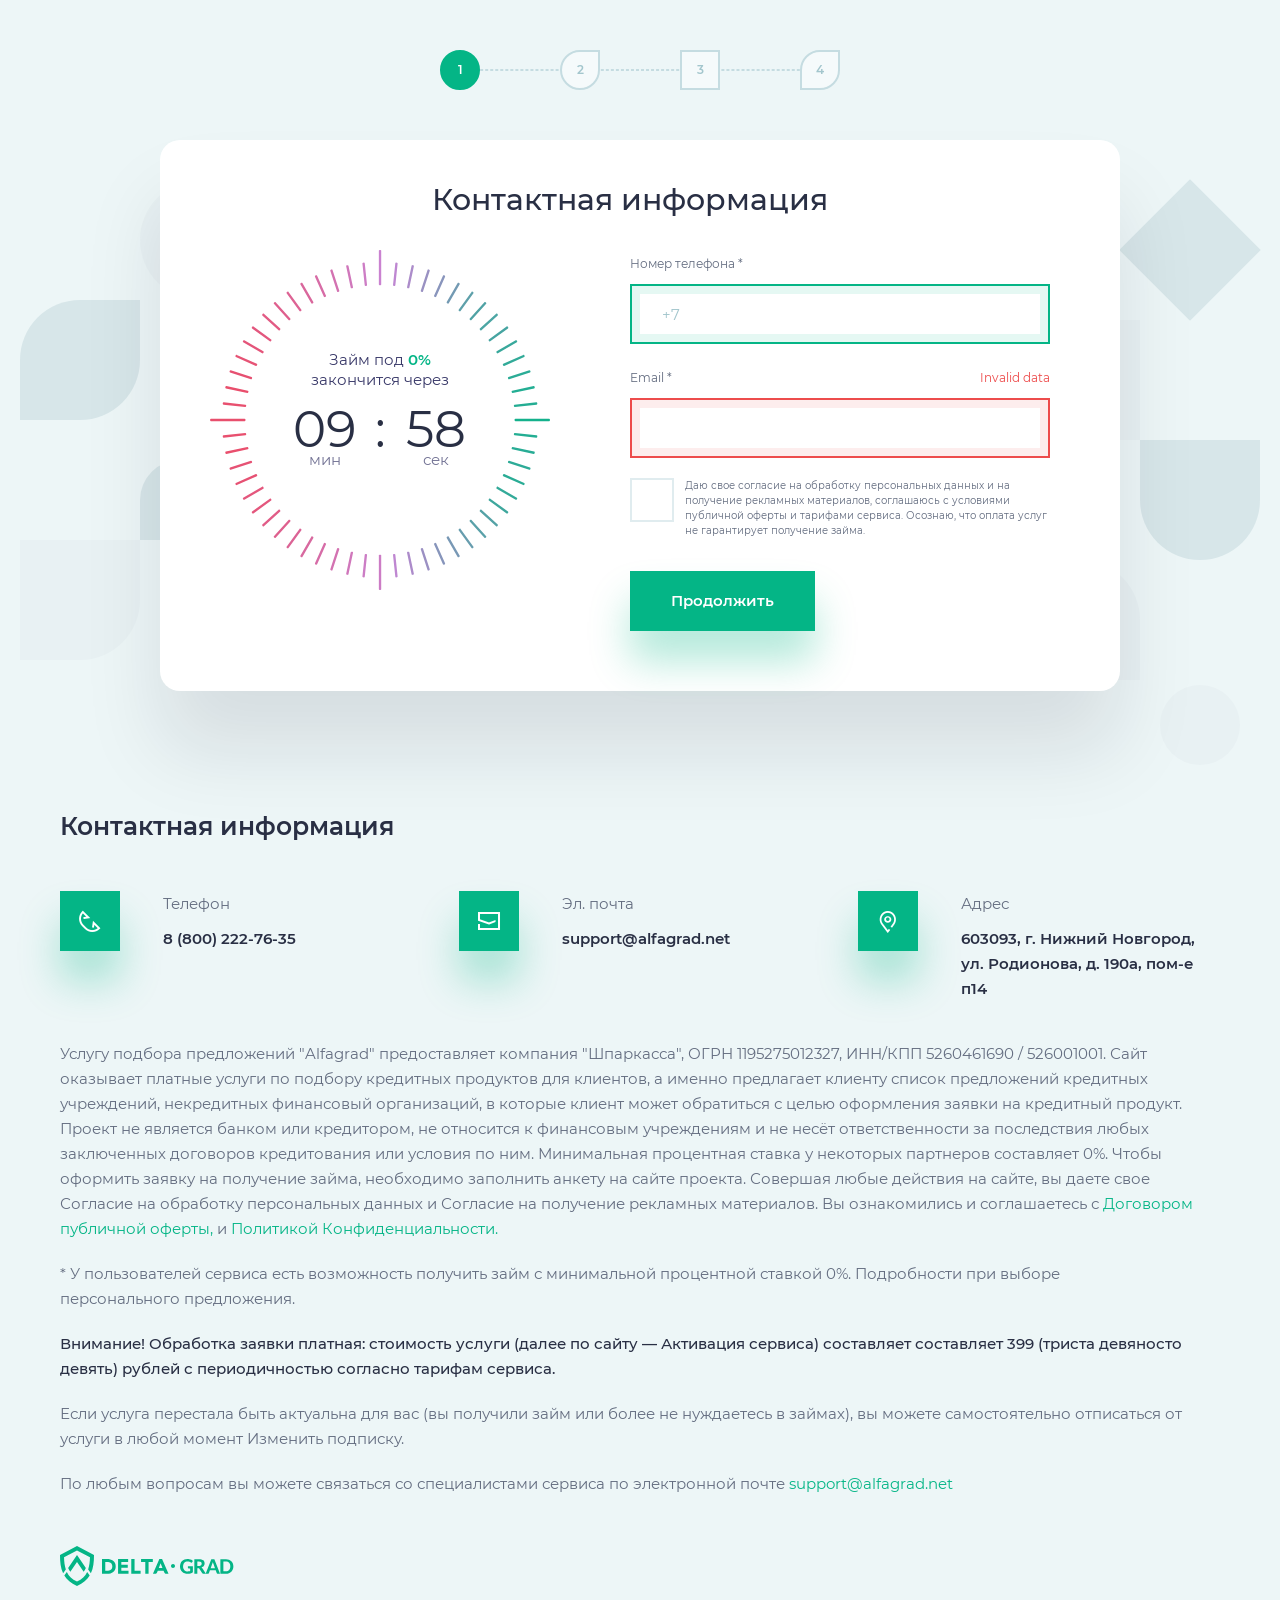
==== commit 32ae938d: "init" ====
--- a/process.html
+++ b/process.html
@@ -54,17 +54,6 @@
 	</div>
 
 	<div class="main-wrapper">
-		<header class="header header_process">
-			<div class="wrapper">
-				<div class="header-wrap">
-					<a href="#" class="logo"><img src="img/main/logo-green.svg" alt="logo"></a>
-					<a href="tel:88002227635" class="phone phone_black">
-						<span class="icon-phone"></span>
-						<span>8 (800) 222-76-35</span>
-					</a>
-				</div>
-			</div>
-		</header>
 		<main class="main">
 			<section class="section section_serv section_process wow">
 				<div class="wrapper">
@@ -88,15 +77,6 @@
 					<div class="inner">
 						<div class="step-box">
 							<div class="step-block">
-								<div class="step-slider">
-									<div class="range-monney">
-										<div class="range-monney__text"><label for="monney">Сумма займа</label></div>
-										<div class="range-monney__value"><input id="monney" type="text" value="" /><small>₽</small></div>
-									</div>
-									<div class="range">
-										<input type="text" class="js-range-slider" name="my_range" value="">
-									</div>
-								</div>
 								<div class="step-title-wrap">
 									<a href="#" class="step-back js-process-prev"><span class="icon-back"></span></a>
 									<h3 class="step-title step-title_1">Контактная информация</h3>
--- a/css/style.min.css
+++ b/css/style.min.css
@@ -1388,7 +1388,7 @@
   text-align: center;
 }
 
-.section_process {
+.section_process.section_process {
   padding: 140px 0 0;
 }
 
@@ -4595,10 +4595,6 @@
     padding: 200px 0 0;
   }
 
-  .step__list {
-    top: -80px;
-  }
-
   .step-timer {
     width: 200px;
     height: 200px;
@@ -5293,8 +5289,8 @@
     display: none;
   }
 
-  .section_process {
-    padding: 95px 0 0;
+  .section_process.section_process {
+    padding: 70px 0 0;
   }
 
   .section_process .inner {
